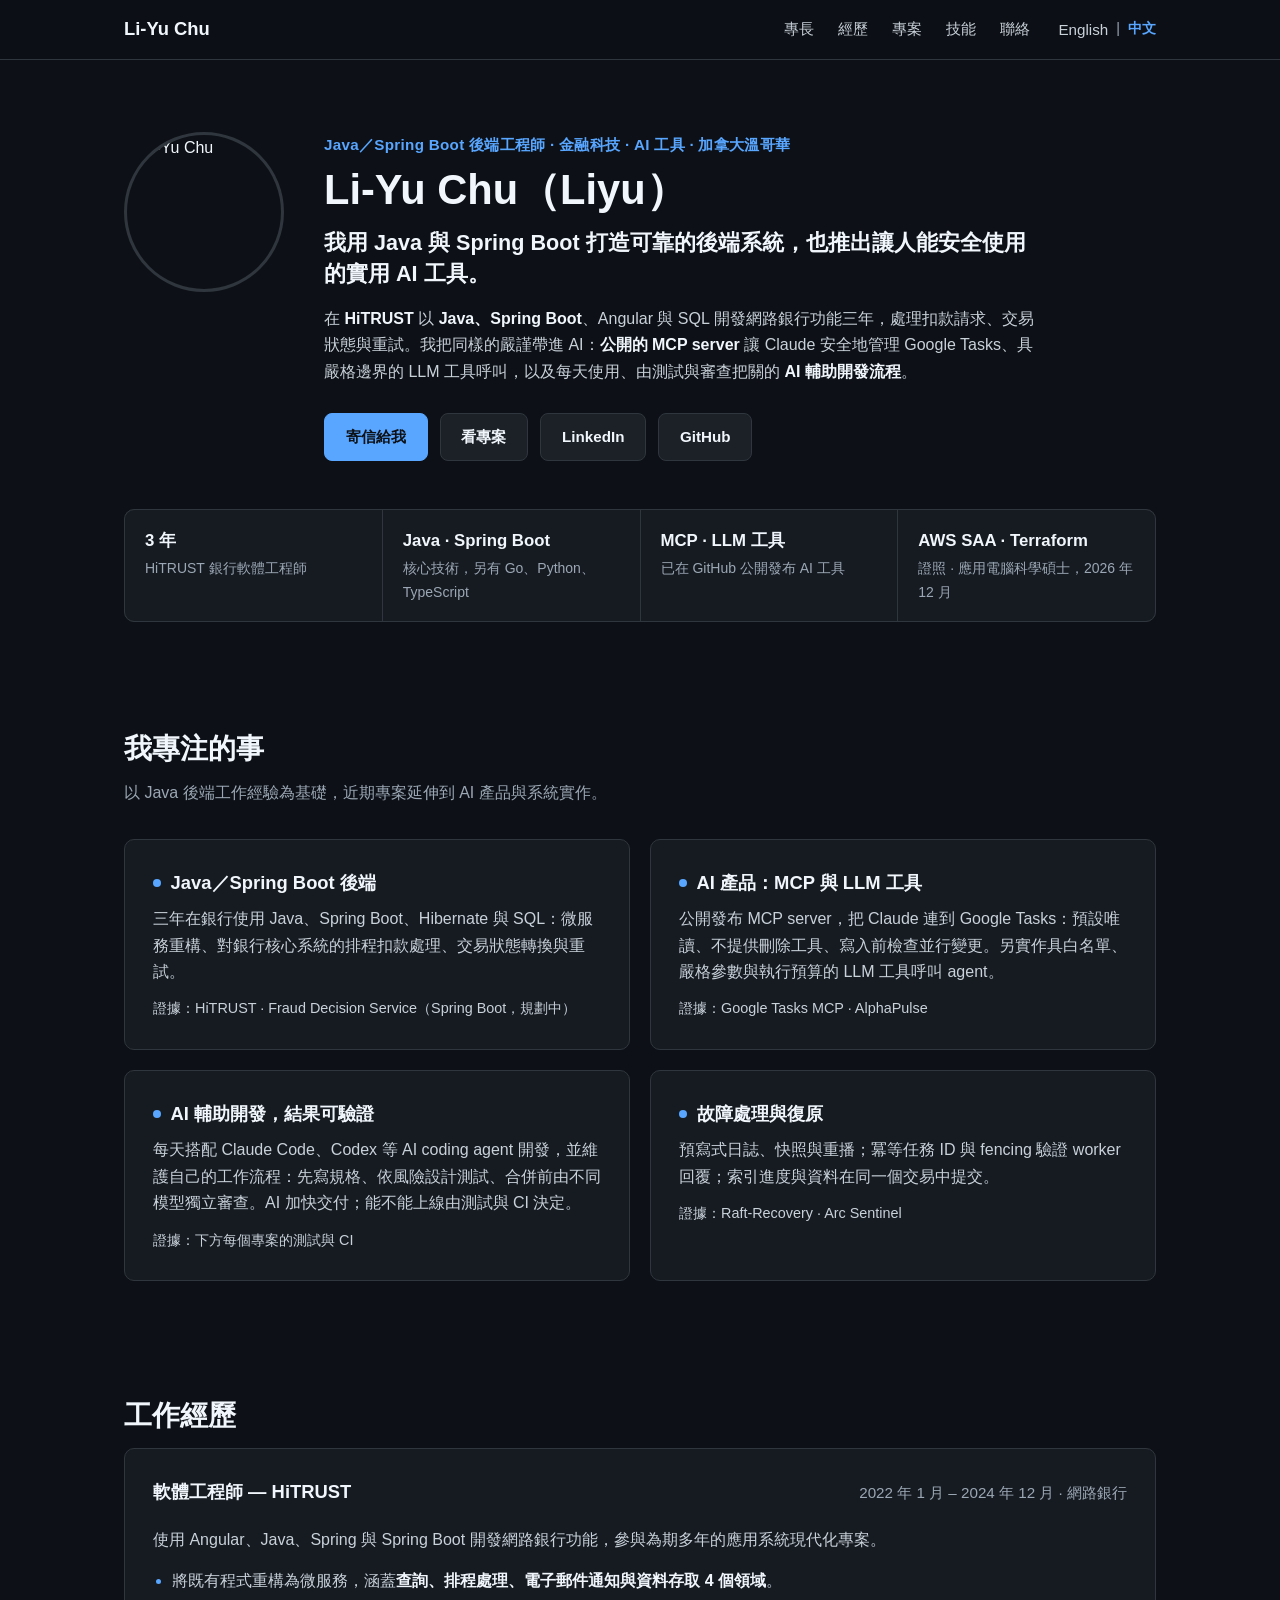
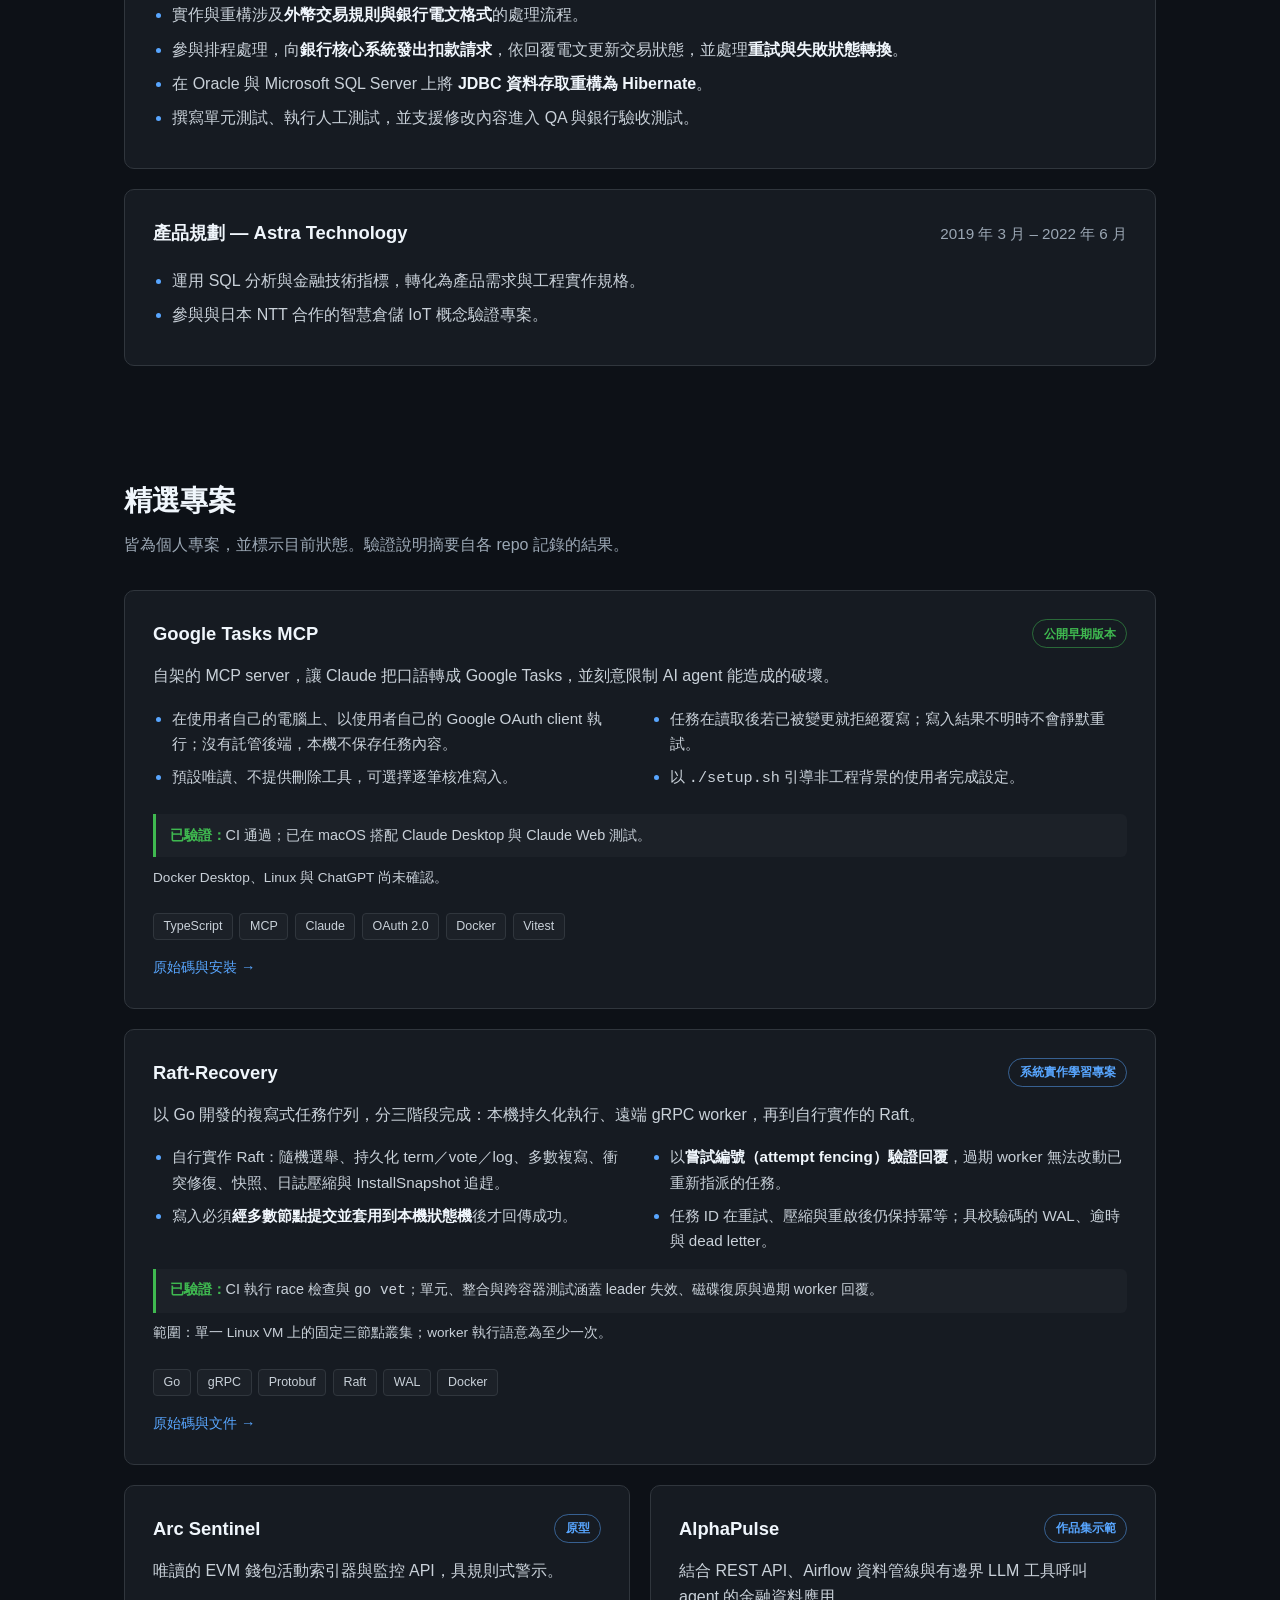
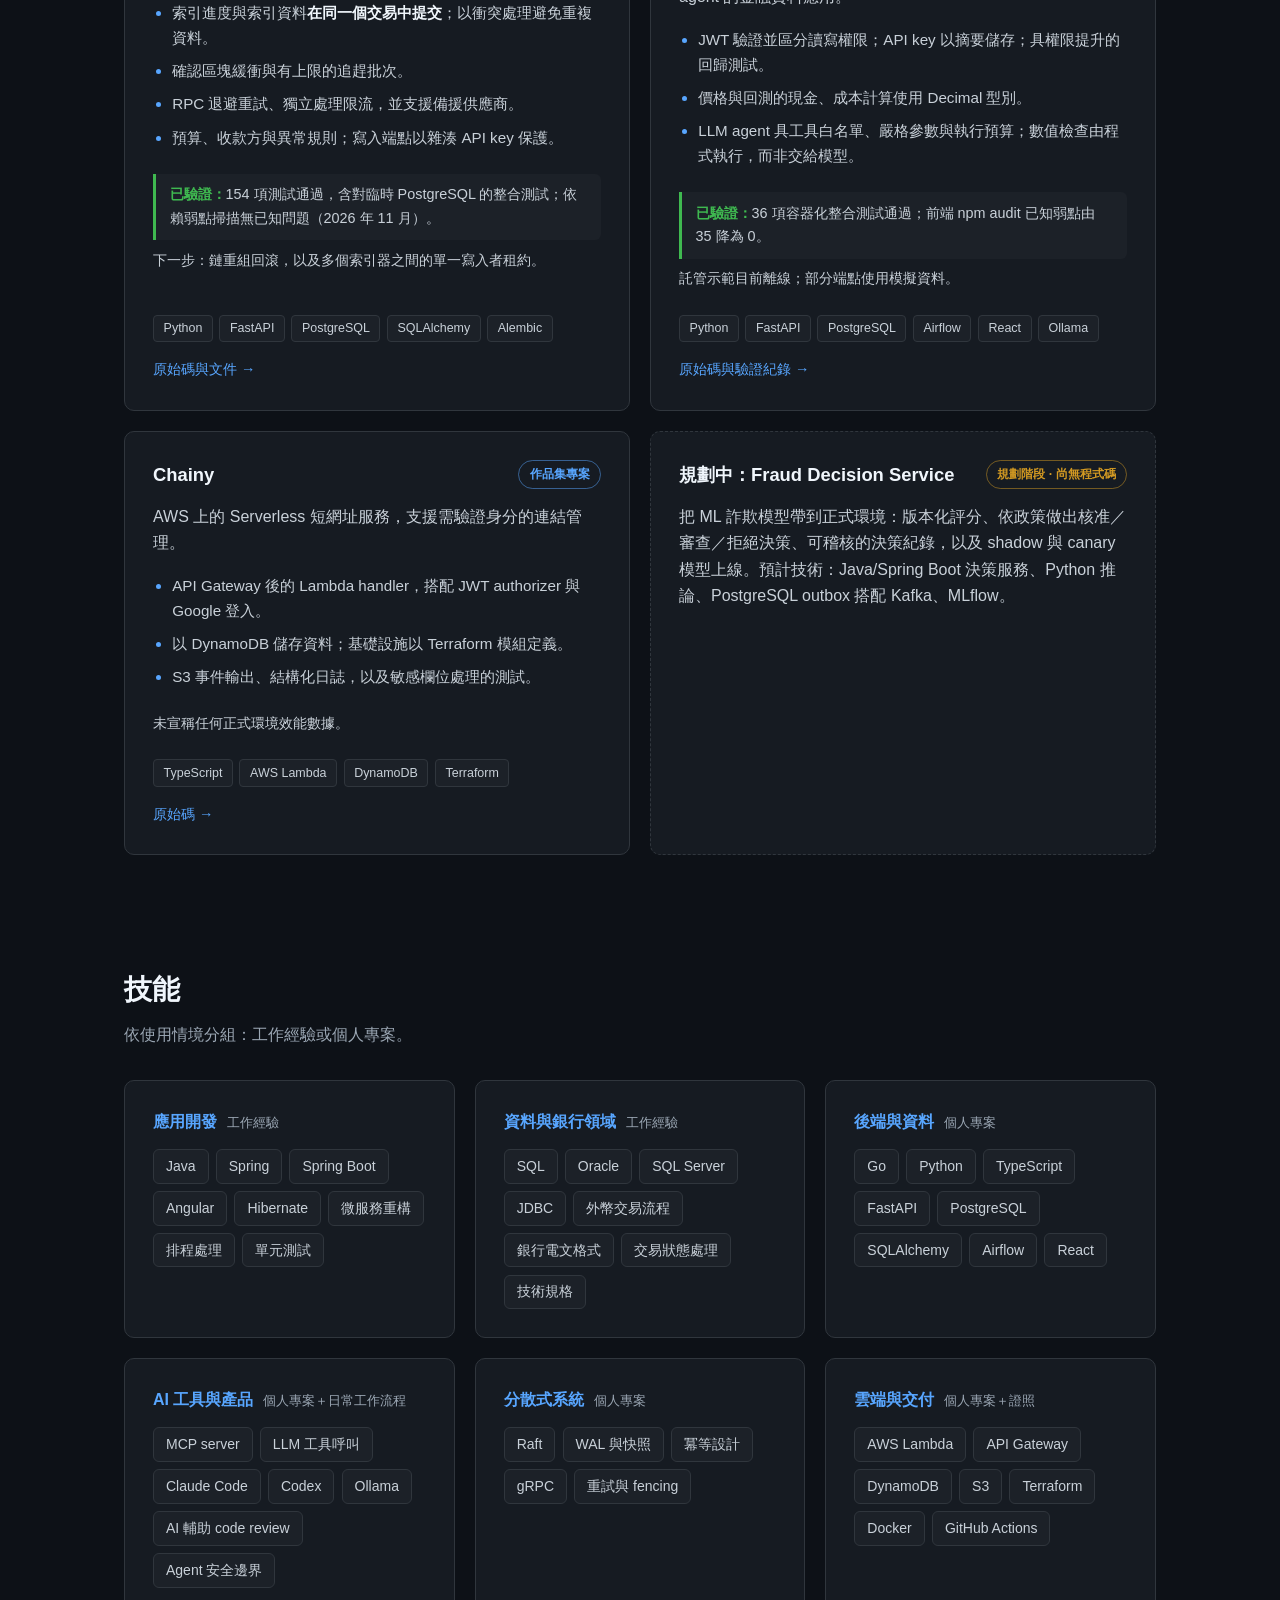
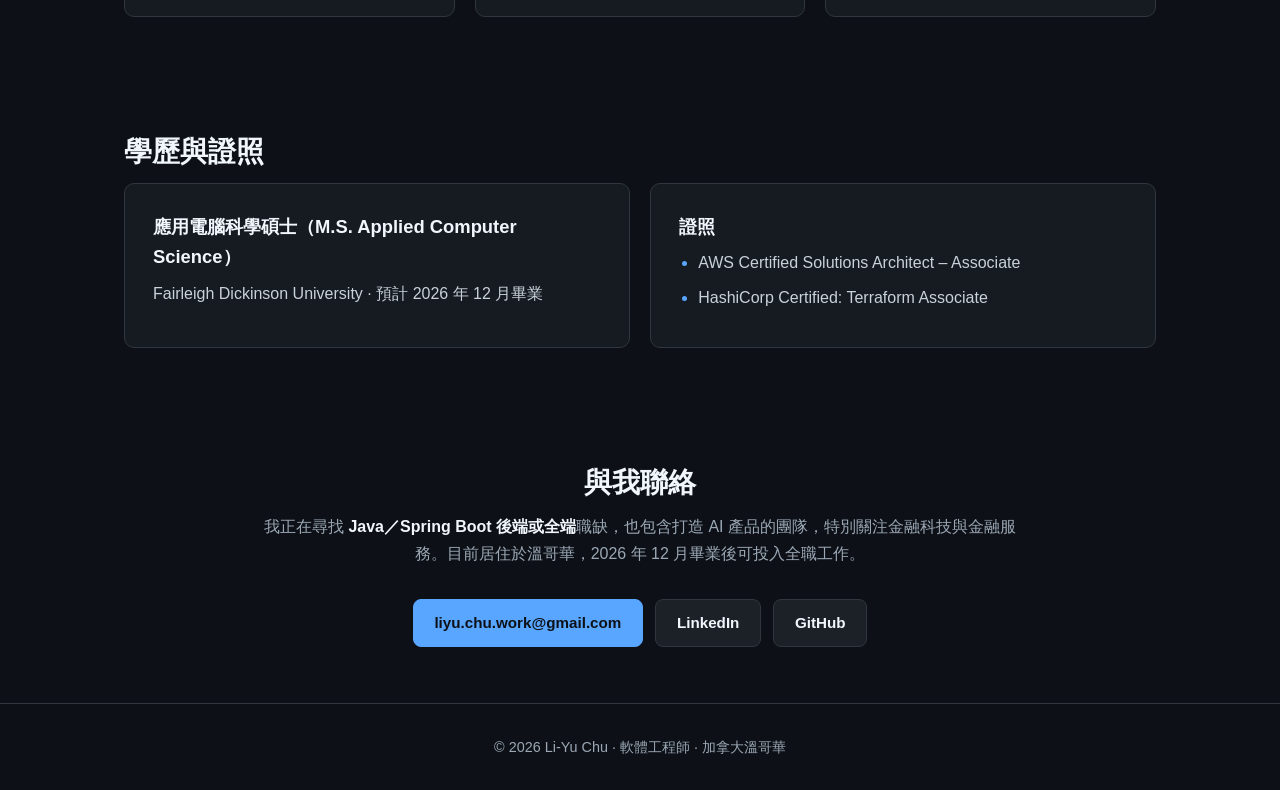
==== website/index-zh.html @ 4b6592e5 "Lead with Java/Spring Boot and AI tooling; correct HiTRUST tenure - HiTRUST tenure is Jan 2022 - Dec" ====
<!doctype html>
<html lang="zh-TW">
<head>
  <meta charset="utf-8" />
  <meta name="viewport" content="width=device-width,initial-scale=1" />
  <title>Li-Yu Chu | Java／Spring Boot 後端工程師 — 銀行系統、可靠系統與 AI 工具</title>
  <meta name="description" content="居住於加拿大溫哥華的後端工程師，具三年以 Java 與 Spring Boot 開發網路銀行軟體的經驗。實際推出 AI 工具（包含公開的 Claude MCP server），並以 Go、Python、TypeScript 打造可靠系統。" />
  <meta name="keywords" content="Li-Yu Chu, Liyu, Software Engineer, Backend Engineer, Java Developer, Fintech, Java, Spring Boot, AI tools, LLM, Claude, Go, Python, TypeScript, PostgreSQL, Raft, MCP, AWS, Terraform" />
  <meta name="author" content="Li-Yu Chu" />
  <link rel="canonical" href="https://luichu.dev/index-zh.html" />
  <link rel="alternate" hreflang="en" href="https://luichu.dev/" />
  <link rel="alternate" hreflang="zh-TW" href="https://luichu.dev/index-zh.html" />
  <link rel="alternate" hreflang="x-default" href="https://luichu.dev/" />
  <meta property="og:type" content="profile" />
  <meta property="og:url" content="https://luichu.dev/index-zh.html" />
  <meta property="og:title" content="Li-Yu Chu | Java／Spring Boot 後端工程師 — 銀行系統、可靠系統與 AI 工具" />
  <meta property="og:description" content="三年網路銀行軟體開發經驗（Java、Spring Boot）。實際推出 AI 工具，例如公開的 Claude MCP server，並以 Go、Python、TypeScript 打造可靠系統。" />
  <meta property="og:locale" content="zh_TW" />
  <meta property="og:image" content="https://luichu.dev/assets/images/profile/avatar.jpg" />
  <link rel="stylesheet" href="assets/css/site.css" />
  <script type="application/ld+json">
{
  "@context": "https://schema.org",
  "@type": "Person",
  "name": "Li-Yu Chu",
  "alternateName": "Liyu",
  "jobTitle": "Software Engineer",
  "url": "https://luichu.dev/",
  "address": { "@type": "PostalAddress", "addressLocality": "Vancouver", "addressRegion": "BC", "addressCountry": "CA" },
  "sameAs": [
    "https://github.com/ChuLiYu",
    "https://linkedin.com/in/chuliyu"
  ],
  "knowsAbout": ["Java", "Spring Boot", "Hibernate", "SQL", "Banking applications", "Large language model tools", "Claude", "Go", "Python", "TypeScript", "PostgreSQL", "Distributed systems", "Model Context Protocol", "AWS", "Terraform"]
}
  </script>
</head>
<body>
  <a class="skip-link" href="#main">跳至主要內容</a>
  <header class="header">
    <div class="container">
      <nav class="nav" aria-label="主選單">
        <a href="#" class="logo">Li-Yu Chu</a>
        <div class="nav-menu">
          <ul class="nav-links">
            <li><a href="#focus">專長</a></li>
            <li><a href="#experience">經歷</a></li>
            <li><a href="#projects">專案</a></li>
            <li><a href="#skills">技能</a></li>
            <li><a href="#contact">聯絡</a></li>
          </ul>
          <div class="language-switcher">
            <a href="index.html" class="lang-link" lang="en" hreflang="en">English</a>
            <span aria-hidden="true">|</span>
            <span class="lang-current" lang="zh-TW">中文</span>
          </div>
        </div>
      </nav>
    </div>
  </header>

  <main id="main">
    <section class="hero">
      <div class="container">
        <div class="hero-grid">
          <img src="assets/images/profile/avatar.jpg" alt="Li-Yu Chu" class="profile-image" width="160" height="160" fetchpriority="high">
          <div>
            <p class="eyebrow">Java／Spring Boot 後端工程師 · 金融科技 · AI 工具 · 加拿大溫哥華</p>
            <h1>Li-Yu Chu（Liyu）</h1>
            <p class="headline">我用 Java 與 Spring Boot 打造可靠的後端系統，也推出讓人能安全使用的實用 AI 工具。</p>
            <p class="lead">在 <strong>HiTRUST</strong> 以 <strong>Java、Spring Boot</strong>、Angular 與 SQL 開發網路銀行功能三年，處理扣款請求、交易狀態與重試。我把同樣的嚴謹帶進 AI：<strong>公開的 MCP server</strong> 讓 Claude 安全地管理 Google Tasks、具嚴格邊界的 LLM 工具呼叫，以及每天使用、由測試與審查把關的 <strong>AI 輔助開發流程</strong>。</p>
            <div class="cta-buttons">
              <a href="mailto:liyu.chu.work@gmail.com" class="btn btn-primary">寄信給我</a>
              <a href="#projects" class="btn">看專案</a>
              <a href="https://linkedin.com/in/chuliyu" class="btn">LinkedIn</a>
              <a href="https://github.com/ChuLiYu" class="btn">GitHub</a>
            </div>
          </div>
        </div>
        <div class="facts">
          <div class="fact"><span class="fact-value">3 年</span><span class="fact-label">HiTRUST 銀行軟體工程師</span></div>
          <div class="fact"><span class="fact-value">Java · Spring Boot</span><span class="fact-label">核心技術，另有 Go、Python、TypeScript</span></div>
          <div class="fact"><span class="fact-value">MCP · LLM 工具</span><span class="fact-label">已在 GitHub 公開發布 AI 工具</span></div>
          <div class="fact"><span class="fact-value">AWS SAA · Terraform</span><span class="fact-label">證照 · 應用電腦科學碩士，2026 年 12 月</span></div>
        </div>
      </div>
    </section>

    <section id="focus" class="section">
      <div class="container">
        <h2 class="section-title">我專注的事</h2>
        <p class="section-intro">以 Java 後端工作經驗為基礎，近期專案延伸到 AI 產品與系統實作。</p>
        <div class="focus-grid">
          <article class="card focus-card">
            <h3>Java／Spring Boot 後端</h3>
            <p>三年在銀行使用 Java、Spring Boot、Hibernate 與 SQL：微服務重構、對銀行核心系統的排程扣款處理、交易狀態轉換與重試。</p>
            <p class="focus-evidence">證據：<span>HiTRUST · Fraud Decision Service（Spring Boot，規劃中）</span></p>
          </article>
          <article class="card focus-card">
            <h3>AI 產品：MCP 與 LLM 工具</h3>
            <p>公開發布 MCP server，把 Claude 連到 Google Tasks：預設唯讀、不提供刪除工具、寫入前檢查並行變更。另實作具白名單、嚴格參數與執行預算的 LLM 工具呼叫 agent。</p>
            <p class="focus-evidence">證據：<span>Google Tasks MCP · AlphaPulse</span></p>
          </article>
          <article class="card focus-card">
            <h3>AI 輔助開發，結果可驗證</h3>
            <p>每天搭配 Claude Code、Codex 等 AI coding agent 開發，並維護自己的工作流程：先寫規格、依風險設計測試、合併前由不同模型獨立審查。AI 加快交付；能不能上線由測試與 CI 決定。</p>
            <p class="focus-evidence">證據：<span>下方每個專案的測試與 CI</span></p>
          </article>
          <article class="card focus-card">
            <h3>故障處理與復原</h3>
            <p>預寫式日誌、快照與重播；冪等任務 ID 與 fencing 驗證 worker 回覆；索引進度與資料在同一個交易中提交。</p>
            <p class="focus-evidence">證據：<span>Raft-Recovery · Arc Sentinel</span></p>
          </article>
        </div>
      </div>
    </section>

    <section id="experience" class="section">
      <div class="container">
        <h2 class="section-title">工作經歷</h2>
        <div class="timeline">
          <article class="card">
            <div class="role-head">
              <h3>軟體工程師 — HiTRUST</h3>
              <span class="role-meta">2022 年 1 月 – 2024 年 12 月 · 網路銀行</span>
            </div>
            <p style="margin-bottom: .9rem;">使用 Angular、Java、Spring 與 Spring Boot 開發網路銀行功能，參與為期多年的應用系統現代化專案。</p>
            <ul class="bullets">
              <li>將既有程式重構為微服務，涵蓋<strong>查詢、排程處理、電子郵件通知與資料存取 4 個領域</strong>。</li>
              <li>實作與重構涉及<strong>外幣交易規則與銀行電文格式</strong>的處理流程。</li>
              <li>參與排程處理，向<strong>銀行核心系統發出扣款請求</strong>，依回覆電文更新交易狀態，並處理<strong>重試與失敗狀態轉換</strong>。</li>
              <li>在 Oracle 與 Microsoft SQL Server 上將 <strong>JDBC 資料存取重構為 Hibernate</strong>。</li>
              <li>撰寫單元測試、執行人工測試，並支援修改內容進入 QA 與銀行驗收測試。</li>
            </ul>
          </article>
          <article class="card">
            <div class="role-head">
              <h3>產品規劃 — Astra Technology</h3>
              <span class="role-meta">2019 年 3 月 – 2022 年 6 月</span>
            </div>
            <ul class="bullets">
              <li>運用 SQL 分析與金融技術指標，轉化為產品需求與工程實作規格。</li>
              <li>參與與日本 NTT 合作的智慧倉儲 IoT 概念驗證專案。</li>
            </ul>
          </article>
        </div>
      </div>
    </section>

    <section id="projects" class="section">
      <div class="container">
        <h2 class="section-title">精選專案</h2>
        <p class="section-intro">皆為個人專案，並標示目前狀態。驗證說明摘要自各 repo 記錄的結果。</p>
        <div class="projects-grid">


          <article class="card project-card wide">
            <div class="project-top">
              <h3 class="project-title"><a href="https://github.com/ChuLiYu/google-tasks-mcp">Google Tasks MCP</a></h3>
              <span class="status status-release">公開早期版本</span>
            </div>
            <p class="project-tagline">自架的 MCP server，讓 Claude 把口語轉成 Google Tasks，並刻意限制 AI agent 能造成的破壞。</p>
            <ul class="bullets">
              <li>在使用者自己的電腦上、以使用者自己的 Google OAuth client 執行；沒有託管後端，本機不保存任務內容。</li>
              <li>預設唯讀、不提供刪除工具，可選擇逐筆核准寫入。</li>
              <li>任務在讀取後若已被變更就拒絕覆寫；寫入結果不明時不會靜默重試。</li>
              <li>以 <code>./setup.sh</code> 引導非工程背景的使用者完成設定。</li>
            </ul>
            <p class="evidence"><b>已驗證：</b>CI 通過；已在 macOS 搭配 Claude Desktop 與 Claude Web 測試。</p>
            <p class="limits">Docker Desktop、Linux 與 ChatGPT 尚未確認。</p>
            <div class="tags"><span class="tag">TypeScript</span><span class="tag">MCP</span><span class="tag">Claude</span><span class="tag">OAuth 2.0</span><span class="tag">Docker</span><span class="tag">Vitest</span></div>
            <div class="project-links"><a href="https://github.com/ChuLiYu/google-tasks-mcp">原始碼與安裝 →</a></div>
          </article>

          <article class="card project-card wide">
            <div class="project-top">
              <h3 class="project-title"><a href="https://github.com/ChuLiYu/raft-recovery">Raft-Recovery</a></h3>
              <span class="status status-proto">系統實作學習專案</span>
            </div>
            <p class="project-tagline">以 Go 開發的複寫式任務佇列，分三階段完成：本機持久化執行、遠端 gRPC worker，再到自行實作的 Raft。</p>
            <ul class="bullets">
              <li>自行實作 Raft：隨機選舉、持久化 term／vote／log、多數複寫、衝突修復、快照、日誌壓縮與 InstallSnapshot 追趕。</li>
              <li>寫入必須<strong>經多數節點提交並套用到本機狀態機</strong>後才回傳成功。</li>
              <li>以<strong>嘗試編號（attempt fencing）驗證回覆</strong>，過期 worker 無法改動已重新指派的任務。</li>
              <li>任務 ID 在重試、壓縮與重啟後仍保持冪等；具校驗碼的 WAL、逾時與 dead letter。</li>
            </ul>
            <p class="evidence"><b>已驗證：</b>CI 執行 race 檢查與 <code>go vet</code>；單元、整合與跨容器測試涵蓋 leader 失效、磁碟復原與過期 worker 回覆。</p>
            <p class="limits">範圍：單一 Linux VM 上的固定三節點叢集；worker 執行語意為至少一次。</p>
            <div class="tags"><span class="tag">Go</span><span class="tag">gRPC</span><span class="tag">Protobuf</span><span class="tag">Raft</span><span class="tag">WAL</span><span class="tag">Docker</span></div>
            <div class="project-links"><a href="https://github.com/ChuLiYu/raft-recovery">原始碼與文件 →</a></div>
          </article>

          <article class="card project-card">
            <div class="project-top">
              <h3 class="project-title"><a href="https://github.com/ChuLiYu/arc-sentinel">Arc Sentinel</a></h3>
              <span class="status status-proto">原型</span>
            </div>
            <p class="project-tagline">唯讀的 EVM 錢包活動索引器與監控 API，具規則式警示。</p>
            <ul class="bullets">
              <li>索引進度與索引資料<strong>在同一個交易中提交</strong>；以衝突處理避免重複資料。</li>
              <li>確認區塊緩衝與有上限的追趕批次。</li>
              <li>RPC 退避重試、獨立處理限流，並支援備援供應商。</li>
              <li>預算、收款方與異常規則；寫入端點以雜湊 API key 保護。</li>
            </ul>
            <p class="evidence"><b>已驗證：</b>154 項測試通過，含對臨時 PostgreSQL 的整合測試；依賴弱點掃描無已知問題（2026 年 11 月）。</p>
            <p class="limits">下一步：鏈重組回滾，以及多個索引器之間的單一寫入者租約。</p>
            <div class="tags"><span class="tag">Python</span><span class="tag">FastAPI</span><span class="tag">PostgreSQL</span><span class="tag">SQLAlchemy</span><span class="tag">Alembic</span></div>
            <div class="project-links"><a href="https://github.com/ChuLiYu/arc-sentinel">原始碼與文件 →</a></div>
          </article>

          <article class="card project-card">
            <div class="project-top">
              <h3 class="project-title"><a href="https://github.com/ChuLiYu/alphapulse">AlphaPulse</a></h3>
              <span class="status status-proto">作品集示範</span>
            </div>
            <p class="project-tagline">結合 REST API、Airflow 資料管線與有邊界 LLM 工具呼叫 agent 的金融資料應用。</p>
            <ul class="bullets">
              <li>JWT 驗證並區分讀寫權限；API key 以摘要儲存；具權限提升的回歸測試。</li>
              <li>價格與回測的現金、成本計算使用 Decimal 型別。</li>
              <li>LLM agent 具工具白名單、嚴格參數與執行預算；數值檢查由程式執行，而非交給模型。</li>
            </ul>
            <p class="evidence"><b>已驗證：</b>36 項容器化整合測試通過；前端 npm audit 已知弱點由 35 降為 0。</p>
            <p class="limits">託管示範目前離線；部分端點使用模擬資料。</p>
            <div class="tags"><span class="tag">Python</span><span class="tag">FastAPI</span><span class="tag">PostgreSQL</span><span class="tag">Airflow</span><span class="tag">React</span><span class="tag">Ollama</span></div>
            <div class="project-links"><a href="https://github.com/ChuLiYu/alphapulse">原始碼與驗證紀錄 →</a></div>
          </article>

          <article class="card project-card">
            <div class="project-top">
              <h3 class="project-title"><a href="https://github.com/ChuLiYu/chainy-backend">Chainy</a></h3>
              <span class="status status-proto">作品集專案</span>
            </div>
            <p class="project-tagline">AWS 上的 Serverless 短網址服務，支援需驗證身分的連結管理。</p>
            <ul class="bullets">
              <li>API Gateway 後的 Lambda handler，搭配 JWT authorizer 與 Google 登入。</li>
              <li>以 DynamoDB 儲存資料；基礎設施以 Terraform 模組定義。</li>
              <li>S3 事件輸出、結構化日誌，以及敏感欄位處理的測試。</li>
            </ul>
            <p class="limits">未宣稱任何正式環境效能數據。</p>
            <div class="tags"><span class="tag">TypeScript</span><span class="tag">AWS Lambda</span><span class="tag">DynamoDB</span><span class="tag">Terraform</span></div>
            <div class="project-links"><a href="https://github.com/ChuLiYu/chainy-backend">原始碼 →</a></div>
          </article>

          <article class="card project-card building">
            <div class="project-top">
              <h3 class="project-title"><a href="https://github.com/ChuLiYu/fraud-decision-service">規劃中：Fraud Decision Service</a></h3>
              <span class="status status-plan">規劃階段 · 尚無程式碼</span>
            </div>
            <p>把 ML 詐欺模型帶到正式環境：版本化評分、依政策做出核准／審查／拒絕決策、可稽核的決策紀錄，以及 shadow 與 canary 模型上線。預計技術：Java/Spring Boot 決策服務、Python 推論、PostgreSQL outbox 搭配 Kafka、MLflow。</p>
          </article>
        </div>
      </div>
    </section>

    <section id="skills" class="section">
      <div class="container">
        <h2 class="section-title">技能</h2>
        <p class="section-intro">依使用情境分組：工作經驗或個人專案。</p>
        <div class="skills-grid">
          <div class="card skill-group">
            <h3>應用開發 <span class="source">工作經驗</span></h3>
            <div class="chips"><span class="chip">Java</span><span class="chip">Spring</span><span class="chip">Spring Boot</span><span class="chip">Angular</span><span class="chip">Hibernate</span><span class="chip">微服務重構</span><span class="chip">排程處理</span><span class="chip">單元測試</span></div>
          </div>
          <div class="card skill-group">
            <h3>資料與銀行領域 <span class="source">工作經驗</span></h3>
            <div class="chips"><span class="chip">SQL</span><span class="chip">Oracle</span><span class="chip">SQL Server</span><span class="chip">JDBC</span><span class="chip">外幣交易流程</span><span class="chip">銀行電文格式</span><span class="chip">交易狀態處理</span><span class="chip">技術規格</span></div>
          </div>
          <div class="card skill-group">
            <h3>後端與資料 <span class="source">個人專案</span></h3>
            <div class="chips"><span class="chip">Go</span><span class="chip">Python</span><span class="chip">TypeScript</span><span class="chip">FastAPI</span><span class="chip">PostgreSQL</span><span class="chip">SQLAlchemy</span><span class="chip">Airflow</span><span class="chip">React</span></div>
          </div>
          <div class="card skill-group">
            <h3>AI 工具與產品 <span class="source">個人專案＋日常工作流程</span></h3>
            <div class="chips"><span class="chip">MCP server</span><span class="chip">LLM 工具呼叫</span><span class="chip">Claude Code</span><span class="chip">Codex</span><span class="chip">Ollama</span><span class="chip">AI 輔助 code review</span><span class="chip">Agent 安全邊界</span></div>
          </div>
          <div class="card skill-group">
            <h3>分散式系統 <span class="source">個人專案</span></h3>
            <div class="chips"><span class="chip">Raft</span><span class="chip">WAL 與快照</span><span class="chip">冪等設計</span><span class="chip">gRPC</span><span class="chip">重試與 fencing</span></div>
          </div>
          <div class="card skill-group">
            <h3>雲端與交付 <span class="source">個人專案＋證照</span></h3>
            <div class="chips"><span class="chip">AWS Lambda</span><span class="chip">API Gateway</span><span class="chip">DynamoDB</span><span class="chip">S3</span><span class="chip">Terraform</span><span class="chip">Docker</span><span class="chip">GitHub Actions</span></div>
          </div>
        </div>
      </div>
    </section>

    <section id="credentials" class="section">
      <div class="container">
        <h2 class="section-title">學歷與證照</h2>
        <div class="edu-grid">
          <div class="card">
            <h3>應用電腦科學碩士（M.S. Applied Computer Science）</h3>
            <p>Fairleigh Dickinson University · 預計 2026 年 12 月畢業</p>
          </div>
          <div class="card">
            <h3>證照</h3>
            <ul class="bullets">
              <li>AWS Certified Solutions Architect – Associate</li>
              <li>HashiCorp Certified: Terraform Associate</li>
            </ul>
          </div>
        </div>
      </div>
    </section>

    <section id="contact" class="section contact">
      <div class="container">
        <h2 class="section-title">與我聯絡</h2>
        <p class="section-intro">我正在尋找 <strong>Java／Spring Boot 後端或全端</strong>職缺，也包含打造 AI 產品的團隊，特別關注金融科技與金融服務。目前居住於溫哥華，2026 年 12 月畢業後可投入全職工作。</p>
        <div class="cta-buttons">
          <a href="mailto:liyu.chu.work@gmail.com" class="btn btn-primary">liyu.chu.work@gmail.com</a>
          <a href="https://linkedin.com/in/chuliyu" class="btn">LinkedIn</a>
          <a href="https://github.com/ChuLiYu" class="btn">GitHub</a>
        </div>
      </div>
    </section>
  </main>

  <footer class="footer">
    <div class="container">
      <p>&copy; 2026 Li-Yu Chu · 軟體工程師 · 加拿大溫哥華</p>
    </div>
  </footer>
</body>
</html>
---- website/assets/css/site.css ----
/* Shared styles for index.html and index-zh.html. */
*, *::before, *::after { margin: 0; padding: 0; box-sizing: border-box; }

:root {
  --bg: #0d1117;
  --bg-card: #161b22;
  --bg-raised: #1c2128;
  --text: #f0f6fc;
  --text-2: #c9d1d9;
  --text-3: #9ba7b4;
  --blue: #58a6ff;
  --green: #3fb950;
  --amber: #d29922;
  --purple: #bc8cff;
  --border: #30363d;
  --radius: 10px;
}

html { scroll-behavior: smooth; }
body {
  font-family: -apple-system, BlinkMacSystemFont, 'Segoe UI', Roboto, 'Noto Sans TC', 'PingFang TC', sans-serif;
  background: var(--bg);
  color: var(--text);
  line-height: 1.65;
  font-size: 16px;
}
a { color: var(--blue); }
a:focus-visible, .btn:focus-visible { outline: 2px solid var(--blue); outline-offset: 3px; }
strong { color: var(--text); font-weight: 600; }

.container { max-width: 1080px; margin: 0 auto; padding: 0 1.5rem; }
.skip-link { position: absolute; left: -999px; top: 0; background: var(--blue); color: var(--bg); padding: .5rem 1rem; z-index: 200; }
.skip-link:focus { left: 1rem; }

/* Header */
.header {
  position: sticky; top: 0; z-index: 100;
  background: rgba(13, 17, 23, .85);
  backdrop-filter: blur(8px);
  border-bottom: 1px solid var(--border);
}
.nav { display: flex; justify-content: space-between; align-items: center; gap: 1rem; padding: .9rem 0; flex-wrap: wrap; }
.logo { font-weight: 700; font-size: 1.15rem; color: var(--text); text-decoration: none; }
.nav-menu { display: flex; align-items: center; gap: 1.75rem; flex-wrap: wrap; }
.nav-links { display: flex; gap: 1.5rem; list-style: none; flex-wrap: wrap; }
.nav-links a, .lang-link { color: var(--text-2); text-decoration: none; font-weight: 500; font-size: .95rem; }
.nav-links a:hover, .lang-link:hover { color: var(--blue); }
.language-switcher { display: flex; gap: .5rem; font-size: .9rem; color: var(--text-3); }
.lang-current { color: var(--blue); font-weight: 600; }

/* Hero */
.hero { padding: 4.5rem 0 3rem; }
.hero-grid { display: grid; grid-template-columns: 160px 1fr; gap: 2.5rem; align-items: start; }
.profile-image { width: 160px; height: 160px; border-radius: 50%; object-fit: cover; border: 3px solid var(--border); }
.eyebrow { color: var(--blue); font-weight: 600; font-size: .95rem; letter-spacing: .02em; margin-bottom: .5rem; }
.hero h1 { font-size: 2.6rem; line-height: 1.2; margin-bottom: .75rem; }
.headline { font-size: 1.35rem; font-weight: 600; color: var(--text); line-height: 1.45; margin-bottom: 1rem; max-width: 720px; }
.lead { color: var(--text-2); max-width: 720px; margin-bottom: 1.75rem; }
.cta-buttons { display: flex; gap: .75rem; flex-wrap: wrap; }
.btn {
  display: inline-block; padding: .65rem 1.3rem; border-radius: 8px; text-decoration: none;
  font-weight: 600; font-size: .95rem; border: 1px solid var(--border); color: var(--text); background: var(--bg-raised);
  transition: border-color .15s, background .15s, color .15s;
}
.btn:hover { border-color: var(--blue); color: var(--blue); }
.btn-primary { background: var(--blue); border-color: var(--blue); color: var(--bg); }
.btn-primary:hover { background: transparent; color: var(--blue); }

.facts { display: grid; grid-template-columns: repeat(4, 1fr); gap: 1px; margin-top: 3rem; background: var(--border); border: 1px solid var(--border); border-radius: var(--radius); overflow: hidden; }
.fact { background: var(--bg-card); padding: 1.1rem 1.25rem; }
.fact-value { display: block; font-weight: 700; font-size: 1.05rem; color: var(--text); }
.fact-label { display: block; color: var(--text-3); font-size: .875rem; margin-top: .15rem; }

/* Sections */
.section { padding: 3.5rem 0; scroll-margin-top: 4.5rem; }
.section-title { font-size: 1.75rem; margin-bottom: .5rem; }
.section-intro { color: var(--text-3); max-width: 760px; margin-bottom: 2rem; }
.card { background: var(--bg-card); border: 1px solid var(--border); border-radius: var(--radius); padding: 1.75rem; }
.card p { color: var(--text-2); }
.card h3 { font-size: 1.15rem; margin-bottom: .5rem; }

/* Focus areas */
.focus-grid { display: grid; grid-template-columns: repeat(2, 1fr); gap: 1.25rem; }
.focus-card h3 { display: flex; align-items: center; gap: .6rem; }
.focus-card h3::before { content: ''; width: 8px; height: 8px; border-radius: 50%; background: var(--blue); flex: none; }
.focus-evidence { margin-top: .75rem; font-size: .9rem; color: var(--text-3); }
.focus-evidence span { color: var(--text-2); }

/* Experience */
.timeline { display: grid; gap: 1.25rem; }
.role-head { display: flex; justify-content: space-between; align-items: baseline; gap: 1rem; flex-wrap: wrap; margin-bottom: .75rem; }
.role-meta { color: var(--text-3); font-size: .95rem; }
.bullets { margin-left: 1.2rem; color: var(--text-2); }
.bullets li { margin-bottom: .5rem; }
.bullets li::marker { color: var(--blue); }

/* Projects */
.projects-grid { display: grid; grid-template-columns: repeat(2, 1fr); gap: 1.25rem; }
.project-card { display: flex; flex-direction: column; transition: border-color .15s; }
.project-card:hover { border-color: #3d6fa8; }
.project-card.wide { grid-column: 1 / -1; }
.project-top { display: flex; justify-content: space-between; align-items: flex-start; gap: .75rem; margin-bottom: .35rem; flex-wrap: wrap; }
.project-title { font-size: 1.2rem; }
.project-title a { color: var(--text); text-decoration: none; }
.project-title a:hover { color: var(--blue); }
.project-tagline { color: var(--text-2); margin-bottom: 1rem; }
.status { font-size: .78rem; font-weight: 600; padding: .2rem .65rem; border-radius: 999px; border: 1px solid; white-space: nowrap; }
.status-release { color: var(--green); border-color: rgba(63, 185, 80, .5); }
.status-proto { color: var(--blue); border-color: rgba(88, 166, 255, .5); }
.status-plan { color: var(--amber); border-color: rgba(210, 153, 34, .5); }
.project-card .bullets { margin-bottom: 1rem; font-size: .95rem; }
.wide .bullets { columns: 2; column-gap: 2.5rem; }
.wide .bullets li { break-inside: avoid; }
.evidence { font-size: .9rem; color: var(--text-2); background: var(--bg-raised); border-left: 3px solid var(--green); padding: .6rem .85rem; border-radius: 0 6px 6px 0; margin-bottom: .6rem; }
.evidence b { color: var(--green); font-weight: 600; }
.limits { font-size: .85rem; color: var(--text-3); margin-bottom: 1rem; }
.tags { display: flex; flex-wrap: wrap; gap: .4rem; margin-top: auto; padding-top: .5rem; }
.tag { font-size: .78rem; font-weight: 500; color: var(--text-2); background: var(--bg-raised); border: 1px solid var(--border); padding: .15rem .6rem; border-radius: 4px; }
.project-links { display: flex; gap: 1.25rem; margin-top: 1rem; font-size: .9rem; font-weight: 500; }
.project-links a { text-decoration: none; }
.project-links a:hover { text-decoration: underline; }
.building { border-style: dashed; }

/* Skills */
.skills-grid { display: grid; grid-template-columns: repeat(auto-fit, minmax(300px, 1fr)); gap: 1.25rem; }
.skill-group h3 { font-size: 1rem; color: var(--blue); margin-bottom: .85rem; }
.skill-group .source { font-size: .8rem; color: var(--text-3); font-weight: 500; margin-left: .35rem; }
.chips { display: flex; flex-wrap: wrap; gap: .45rem; }
.chip { font-size: .875rem; color: var(--text-2); background: var(--bg-raised); border: 1px solid var(--border); padding: .3rem .75rem; border-radius: 6px; }

/* Education */
.edu-grid { display: grid; grid-template-columns: repeat(2, 1fr); gap: 1.25rem; }

/* Contact */
.contact { text-align: center; }
.contact .section-intro { margin-left: auto; margin-right: auto; }
.contact .cta-buttons { justify-content: center; }
.contact .btn { overflow-wrap: anywhere; }

.footer { border-top: 1px solid var(--border); padding: 2rem 0; text-align: center; color: var(--text-3); font-size: .9rem; }

@media (max-width: 860px) {
  .facts { grid-template-columns: repeat(2, 1fr); }
  .projects-grid, .focus-grid, .edu-grid { grid-template-columns: 1fr; }
  .wide .bullets { columns: 1; }
}
@media (max-width: 640px) {
  .header { position: static; }
  .section { scroll-margin-top: 0; }
  .hero { padding-top: 2.5rem; }
  .hero-grid { grid-template-columns: 1fr; gap: 1.5rem; }
  .profile-image { width: 112px; height: 112px; }
  .hero h1 { font-size: 2rem; }
  .headline { font-size: 1.15rem; }
  .nav-links { gap: .9rem; }
}
@media (prefers-reduced-motion: reduce) { html { scroll-behavior: auto; } * { transition: none !important; } }
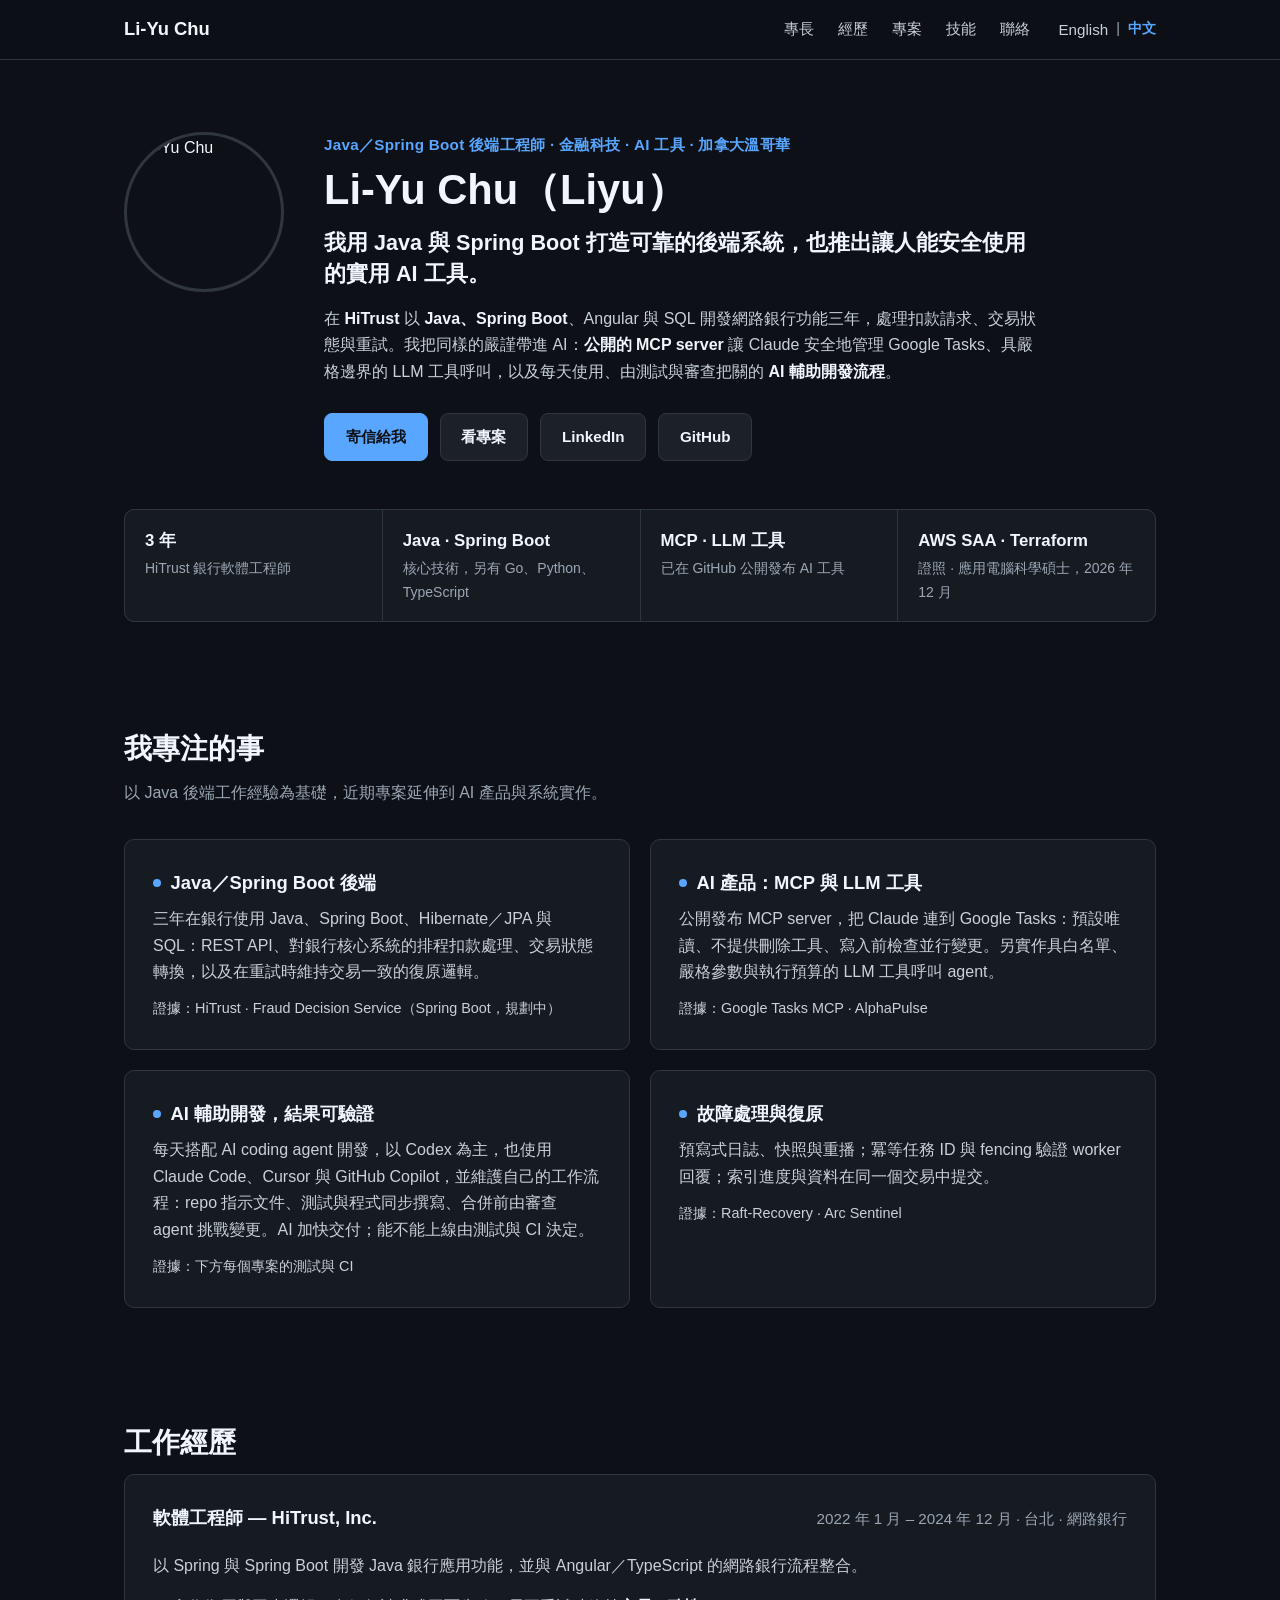
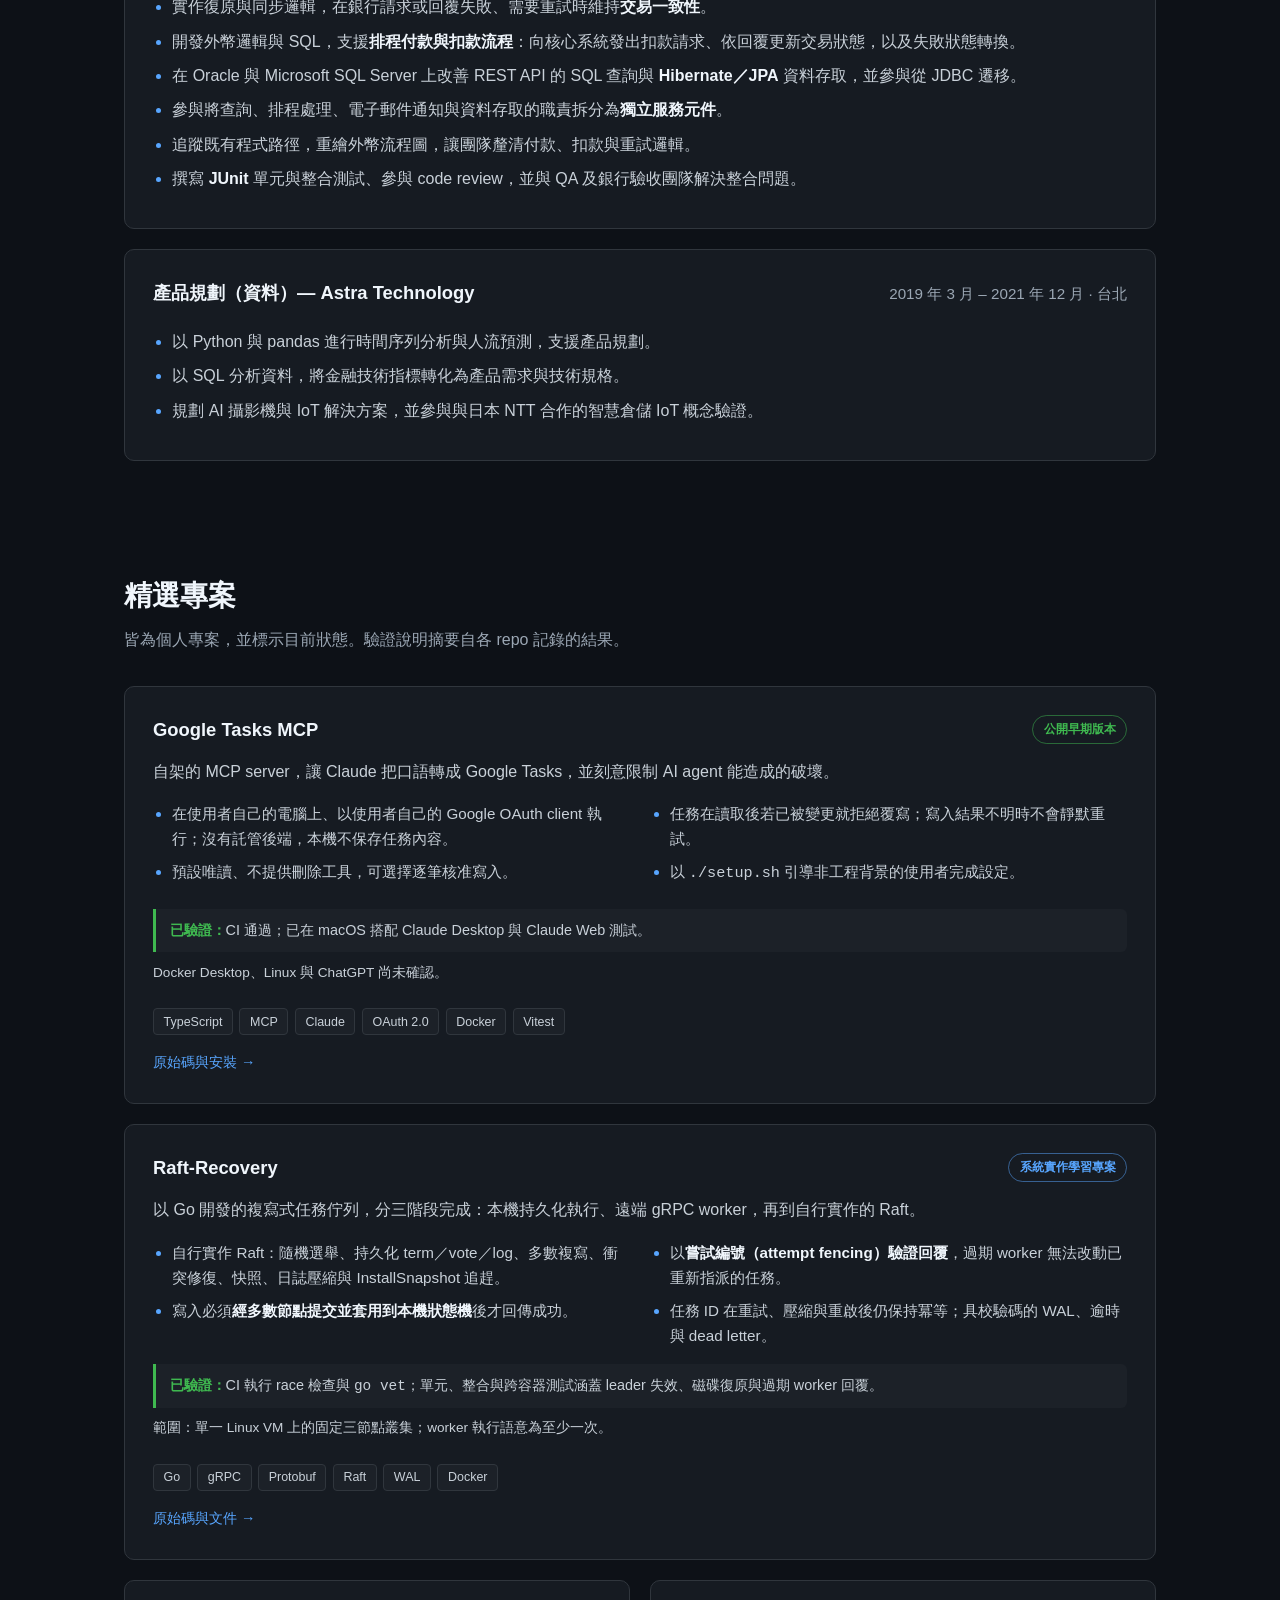
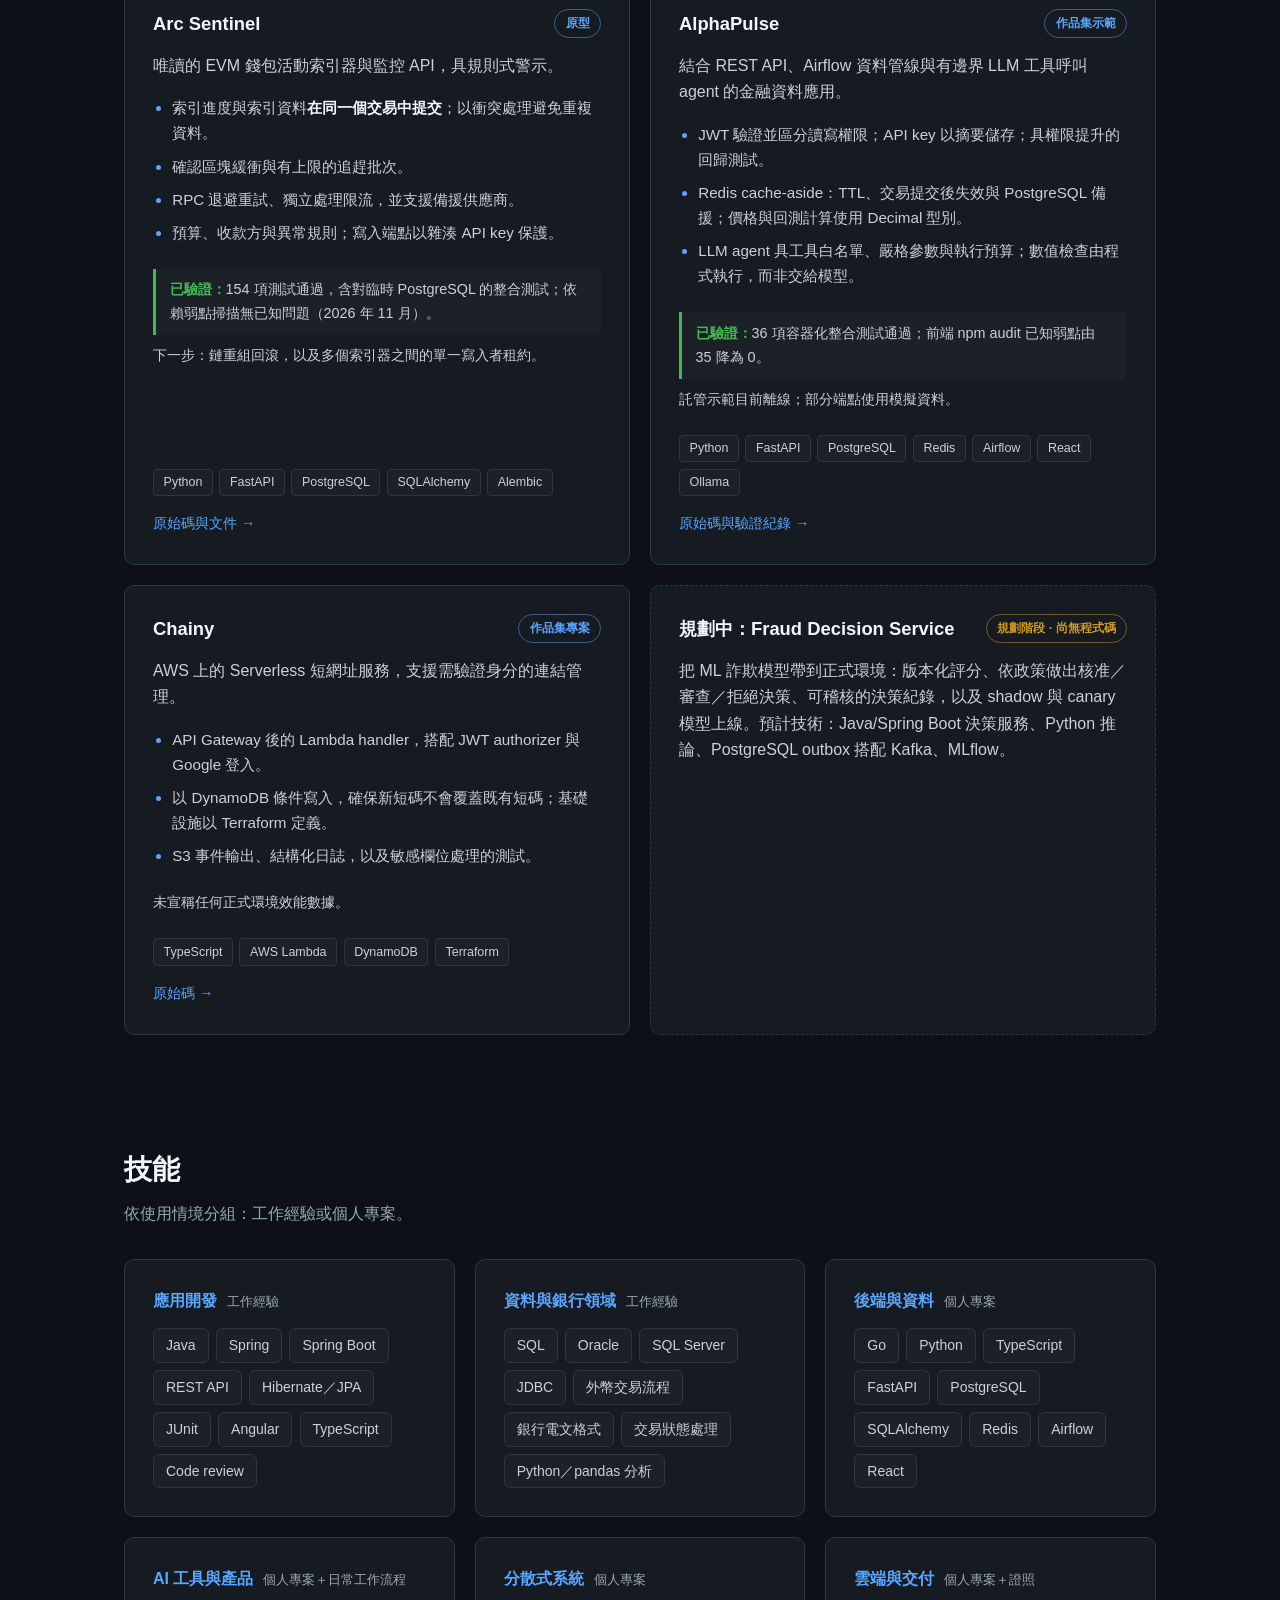
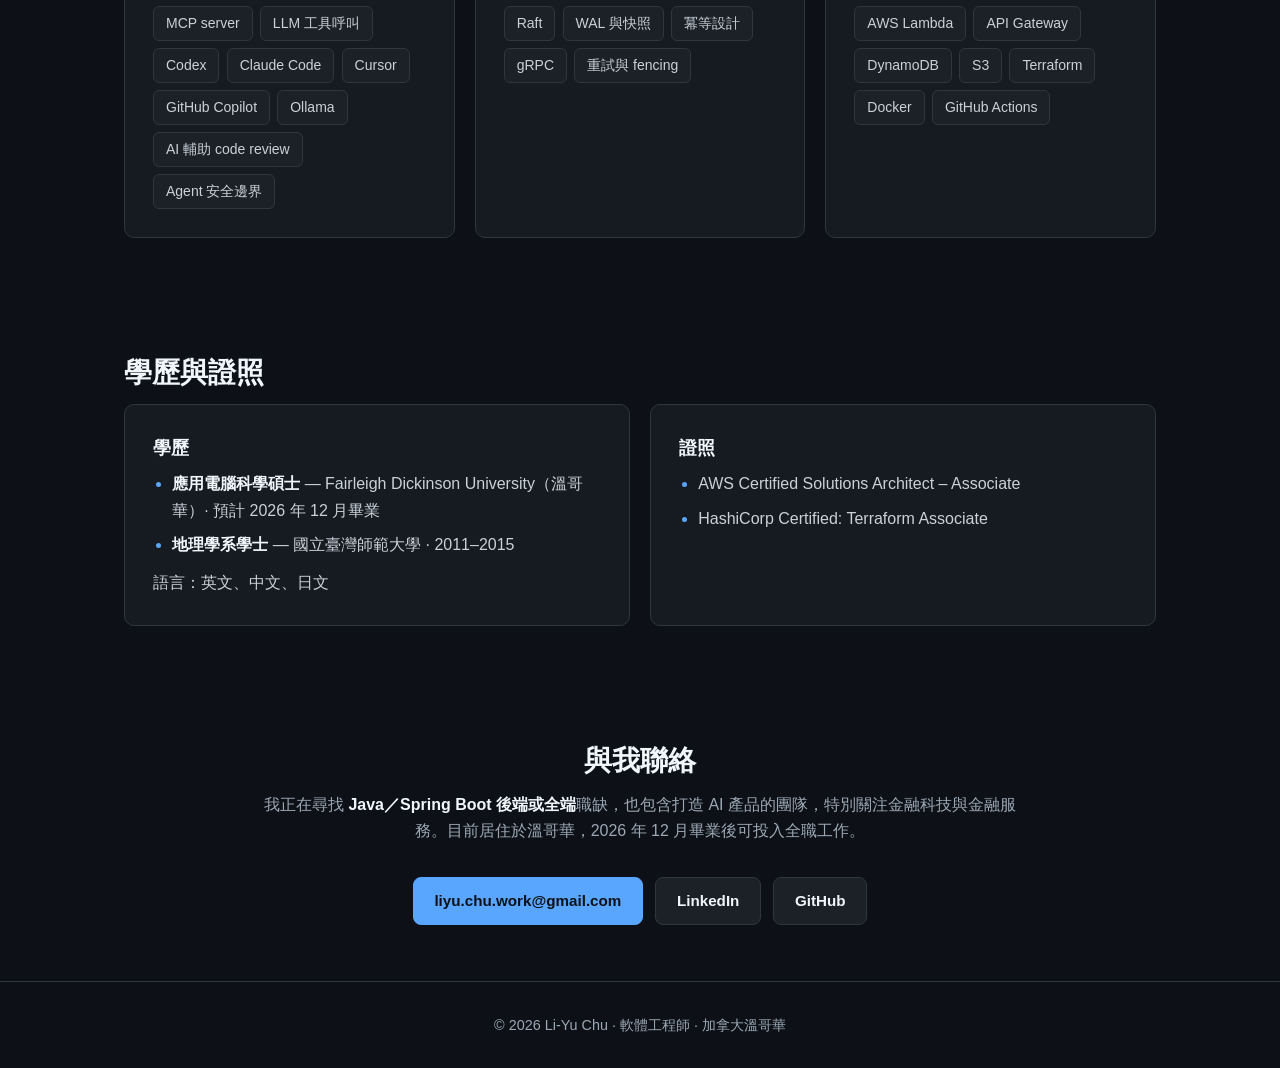
==== commit 0eb53fc6: "Align experience, skills and education with master resume - HiTrust, Inc. bullets now match the resu" ====
--- a/website/index-zh.html
+++ b/website/index-zh.html
@@ -68,7 +68,7 @@
             <p class="eyebrow">Java／Spring Boot 後端工程師 · 金融科技 · AI 工具 · 加拿大溫哥華</p>
             <h1>Li-Yu Chu（Liyu）</h1>
             <p class="headline">我用 Java 與 Spring Boot 打造可靠的後端系統，也推出讓人能安全使用的實用 AI 工具。</p>
-            <p class="lead">在 <strong>HiTRUST</strong> 以 <strong>Java、Spring Boot</strong>、Angular 與 SQL 開發網路銀行功能三年，處理扣款請求、交易狀態與重試。我把同樣的嚴謹帶進 AI：<strong>公開的 MCP server</strong> 讓 Claude 安全地管理 Google Tasks、具嚴格邊界的 LLM 工具呼叫，以及每天使用、由測試與審查把關的 <strong>AI 輔助開發流程</strong>。</p>
+            <p class="lead">在 <strong>HiTrust</strong> 以 <strong>Java、Spring Boot</strong>、Angular 與 SQL 開發網路銀行功能三年，處理扣款請求、交易狀態與重試。我把同樣的嚴謹帶進 AI：<strong>公開的 MCP server</strong> 讓 Claude 安全地管理 Google Tasks、具嚴格邊界的 LLM 工具呼叫，以及每天使用、由測試與審查把關的 <strong>AI 輔助開發流程</strong>。</p>
             <div class="cta-buttons">
               <a href="mailto:liyu.chu.work@gmail.com" class="btn btn-primary">寄信給我</a>
               <a href="#projects" class="btn">看專案</a>
@@ -78,7 +78,7 @@
           </div>
         </div>
         <div class="facts">
-          <div class="fact"><span class="fact-value">3 年</span><span class="fact-label">HiTRUST 銀行軟體工程師</span></div>
+          <div class="fact"><span class="fact-value">3 年</span><span class="fact-label">HiTrust 銀行軟體工程師</span></div>
           <div class="fact"><span class="fact-value">Java · Spring Boot</span><span class="fact-label">核心技術，另有 Go、Python、TypeScript</span></div>
           <div class="fact"><span class="fact-value">MCP · LLM 工具</span><span class="fact-label">已在 GitHub 公開發布 AI 工具</span></div>
           <div class="fact"><span class="fact-value">AWS SAA · Terraform</span><span class="fact-label">證照 · 應用電腦科學碩士，2026 年 12 月</span></div>
@@ -93,8 +93,8 @@
         <div class="focus-grid">
           <article class="card focus-card">
             <h3>Java／Spring Boot 後端</h3>
-            <p>三年在銀行使用 Java、Spring Boot、Hibernate 與 SQL：微服務重構、對銀行核心系統的排程扣款處理、交易狀態轉換與重試。</p>
-            <p class="focus-evidence">證據：<span>HiTRUST · Fraud Decision Service（Spring Boot，規劃中）</span></p>
+            <p>三年在銀行使用 Java、Spring Boot、Hibernate／JPA 與 SQL：REST API、對銀行核心系統的排程扣款處理、交易狀態轉換，以及在重試時維持交易一致的復原邏輯。</p>
+            <p class="focus-evidence">證據：<span>HiTrust · Fraud Decision Service（Spring Boot，規劃中）</span></p>
           </article>
           <article class="card focus-card">
             <h3>AI 產品：MCP 與 LLM 工具</h3>
@@ -103,7 +103,7 @@
           </article>
           <article class="card focus-card">
             <h3>AI 輔助開發，結果可驗證</h3>
-            <p>每天搭配 Claude Code、Codex 等 AI coding agent 開發，並維護自己的工作流程：先寫規格、依風險設計測試、合併前由不同模型獨立審查。AI 加快交付；能不能上線由測試與 CI 決定。</p>
+            <p>每天搭配 AI coding agent 開發，以 Codex 為主，也使用 Claude Code、Cursor 與 GitHub Copilot，並維護自己的工作流程：repo 指示文件、測試與程式同步撰寫、合併前由審查 agent 挑戰變更。AI 加快交付；能不能上線由測試與 CI 決定。</p>
             <p class="focus-evidence">證據：<span>下方每個專案的測試與 CI</span></p>
           </article>
           <article class="card focus-card">
@@ -121,26 +121,28 @@
         <div class="timeline">
           <article class="card">
             <div class="role-head">
-              <h3>軟體工程師 — HiTRUST</h3>
-              <span class="role-meta">2022 年 1 月 – 2024 年 12 月 · 網路銀行</span>
-            </div>
-            <p style="margin-bottom: .9rem;">使用 Angular、Java、Spring 與 Spring Boot 開發網路銀行功能，參與為期多年的應用系統現代化專案。</p>
-            <ul class="bullets">
-              <li>將既有程式重構為微服務，涵蓋<strong>查詢、排程處理、電子郵件通知與資料存取 4 個領域</strong>。</li>
-              <li>實作與重構涉及<strong>外幣交易規則與銀行電文格式</strong>的處理流程。</li>
-              <li>參與排程處理，向<strong>銀行核心系統發出扣款請求</strong>，依回覆電文更新交易狀態，並處理<strong>重試與失敗狀態轉換</strong>。</li>
-              <li>在 Oracle 與 Microsoft SQL Server 上將 <strong>JDBC 資料存取重構為 Hibernate</strong>。</li>
-              <li>撰寫單元測試、執行人工測試，並支援修改內容進入 QA 與銀行驗收測試。</li>
+              <h3>軟體工程師 — HiTrust, Inc.</h3>
+              <span class="role-meta">2022 年 1 月 – 2024 年 12 月 · 台北 · 網路銀行</span>
+            </div>
+            <p style="margin-bottom: .9rem;">以 Spring 與 Spring Boot 開發 Java 銀行應用功能，並與 Angular／TypeScript 的網路銀行流程整合。</p>
+            <ul class="bullets">
+              <li>實作復原與同步邏輯，在銀行請求或回覆失敗、需要重試時維持<strong>交易一致性</strong>。</li>
+              <li>開發外幣邏輯與 SQL，支援<strong>排程付款與扣款流程</strong>：向核心系統發出扣款請求、依回覆更新交易狀態，以及失敗狀態轉換。</li>
+              <li>在 Oracle 與 Microsoft SQL Server 上改善 REST API 的 SQL 查詢與 <strong>Hibernate／JPA</strong> 資料存取，並參與從 JDBC 遷移。</li>
+              <li>參與將查詢、排程處理、電子郵件通知與資料存取的職責拆分為<strong>獨立服務元件</strong>。</li>
+              <li>追蹤既有程式路徑，重繪外幣流程圖，讓團隊釐清付款、扣款與重試邏輯。</li>
+              <li>撰寫 <strong>JUnit</strong> 單元與整合測試、參與 code review，並與 QA 及銀行驗收團隊解決整合問題。</li>
             </ul>
           </article>
           <article class="card">
             <div class="role-head">
-              <h3>產品規劃 — Astra Technology</h3>
-              <span class="role-meta">2019 年 3 月 – 2022 年 6 月</span>
-            </div>
-            <ul class="bullets">
-              <li>運用 SQL 分析與金融技術指標，轉化為產品需求與工程實作規格。</li>
-              <li>參與與日本 NTT 合作的智慧倉儲 IoT 概念驗證專案。</li>
+              <h3>產品規劃（資料）— Astra Technology</h3>
+              <span class="role-meta">2019 年 3 月 – 2021 年 12 月 · 台北</span>
+            </div>
+            <ul class="bullets">
+              <li>以 Python 與 pandas 進行時間序列分析與人流預測，支援產品規劃。</li>
+              <li>以 SQL 分析資料，將金融技術指標轉化為產品需求與技術規格。</li>
+              <li>規劃 AI 攝影機與 IoT 解決方案，並參與與日本 NTT 合作的智慧倉儲 IoT 概念驗證。</li>
             </ul>
           </article>
         </div>
@@ -216,12 +218,12 @@
             <p class="project-tagline">結合 REST API、Airflow 資料管線與有邊界 LLM 工具呼叫 agent 的金融資料應用。</p>
             <ul class="bullets">
               <li>JWT 驗證並區分讀寫權限；API key 以摘要儲存；具權限提升的回歸測試。</li>
-              <li>價格與回測的現金、成本計算使用 Decimal 型別。</li>
+              <li>Redis cache-aside：TTL、交易提交後失效與 PostgreSQL 備援；價格與回測計算使用 Decimal 型別。</li>
               <li>LLM agent 具工具白名單、嚴格參數與執行預算；數值檢查由程式執行，而非交給模型。</li>
             </ul>
             <p class="evidence"><b>已驗證：</b>36 項容器化整合測試通過；前端 npm audit 已知弱點由 35 降為 0。</p>
             <p class="limits">託管示範目前離線；部分端點使用模擬資料。</p>
-            <div class="tags"><span class="tag">Python</span><span class="tag">FastAPI</span><span class="tag">PostgreSQL</span><span class="tag">Airflow</span><span class="tag">React</span><span class="tag">Ollama</span></div>
+            <div class="tags"><span class="tag">Python</span><span class="tag">FastAPI</span><span class="tag">PostgreSQL</span><span class="tag">Redis</span><span class="tag">Airflow</span><span class="tag">React</span><span class="tag">Ollama</span></div>
             <div class="project-links"><a href="https://github.com/ChuLiYu/alphapulse">原始碼與驗證紀錄 →</a></div>
           </article>
 
@@ -233,7 +235,7 @@
             <p class="project-tagline">AWS 上的 Serverless 短網址服務，支援需驗證身分的連結管理。</p>
             <ul class="bullets">
               <li>API Gateway 後的 Lambda handler，搭配 JWT authorizer 與 Google 登入。</li>
-              <li>以 DynamoDB 儲存資料；基礎設施以 Terraform 模組定義。</li>
+              <li>以 DynamoDB 條件寫入，確保新短碼不會覆蓋既有短碼；基礎設施以 Terraform 定義。</li>
               <li>S3 事件輸出、結構化日誌，以及敏感欄位處理的測試。</li>
             </ul>
             <p class="limits">未宣稱任何正式環境效能數據。</p>
@@ -259,19 +261,19 @@
         <div class="skills-grid">
           <div class="card skill-group">
             <h3>應用開發 <span class="source">工作經驗</span></h3>
-            <div class="chips"><span class="chip">Java</span><span class="chip">Spring</span><span class="chip">Spring Boot</span><span class="chip">Angular</span><span class="chip">Hibernate</span><span class="chip">微服務重構</span><span class="chip">排程處理</span><span class="chip">單元測試</span></div>
+            <div class="chips"><span class="chip">Java</span><span class="chip">Spring</span><span class="chip">Spring Boot</span><span class="chip">REST API</span><span class="chip">Hibernate／JPA</span><span class="chip">JUnit</span><span class="chip">Angular</span><span class="chip">TypeScript</span><span class="chip">Code review</span></div>
           </div>
           <div class="card skill-group">
             <h3>資料與銀行領域 <span class="source">工作經驗</span></h3>
-            <div class="chips"><span class="chip">SQL</span><span class="chip">Oracle</span><span class="chip">SQL Server</span><span class="chip">JDBC</span><span class="chip">外幣交易流程</span><span class="chip">銀行電文格式</span><span class="chip">交易狀態處理</span><span class="chip">技術規格</span></div>
+            <div class="chips"><span class="chip">SQL</span><span class="chip">Oracle</span><span class="chip">SQL Server</span><span class="chip">JDBC</span><span class="chip">外幣交易流程</span><span class="chip">銀行電文格式</span><span class="chip">交易狀態處理</span><span class="chip">Python／pandas 分析</span></div>
           </div>
           <div class="card skill-group">
             <h3>後端與資料 <span class="source">個人專案</span></h3>
-            <div class="chips"><span class="chip">Go</span><span class="chip">Python</span><span class="chip">TypeScript</span><span class="chip">FastAPI</span><span class="chip">PostgreSQL</span><span class="chip">SQLAlchemy</span><span class="chip">Airflow</span><span class="chip">React</span></div>
+            <div class="chips"><span class="chip">Go</span><span class="chip">Python</span><span class="chip">TypeScript</span><span class="chip">FastAPI</span><span class="chip">PostgreSQL</span><span class="chip">SQLAlchemy</span><span class="chip">Redis</span><span class="chip">Airflow</span><span class="chip">React</span></div>
           </div>
           <div class="card skill-group">
             <h3>AI 工具與產品 <span class="source">個人專案＋日常工作流程</span></h3>
-            <div class="chips"><span class="chip">MCP server</span><span class="chip">LLM 工具呼叫</span><span class="chip">Claude Code</span><span class="chip">Codex</span><span class="chip">Ollama</span><span class="chip">AI 輔助 code review</span><span class="chip">Agent 安全邊界</span></div>
+            <div class="chips"><span class="chip">MCP server</span><span class="chip">LLM 工具呼叫</span><span class="chip">Codex</span><span class="chip">Claude Code</span><span class="chip">Cursor</span><span class="chip">GitHub Copilot</span><span class="chip">Ollama</span><span class="chip">AI 輔助 code review</span><span class="chip">Agent 安全邊界</span></div>
           </div>
           <div class="card skill-group">
             <h3>分散式系統 <span class="source">個人專案</span></h3>
@@ -290,8 +292,12 @@
         <h2 class="section-title">學歷與證照</h2>
         <div class="edu-grid">
           <div class="card">
-            <h3>應用電腦科學碩士（M.S. Applied Computer Science）</h3>
-            <p>Fairleigh Dickinson University · 預計 2026 年 12 月畢業</p>
+            <h3>學歷</h3>
+            <ul class="bullets">
+              <li><strong>應用電腦科學碩士</strong> — Fairleigh Dickinson University（溫哥華）· 預計 2026 年 12 月畢業</li>
+              <li><strong>地理學系學士</strong> — 國立臺灣師範大學 · 2011–2015</li>
+            </ul>
+            <p style="margin-top: .75rem;">語言：英文、中文、日文</p>
           </div>
           <div class="card">
             <h3>證照</h3>
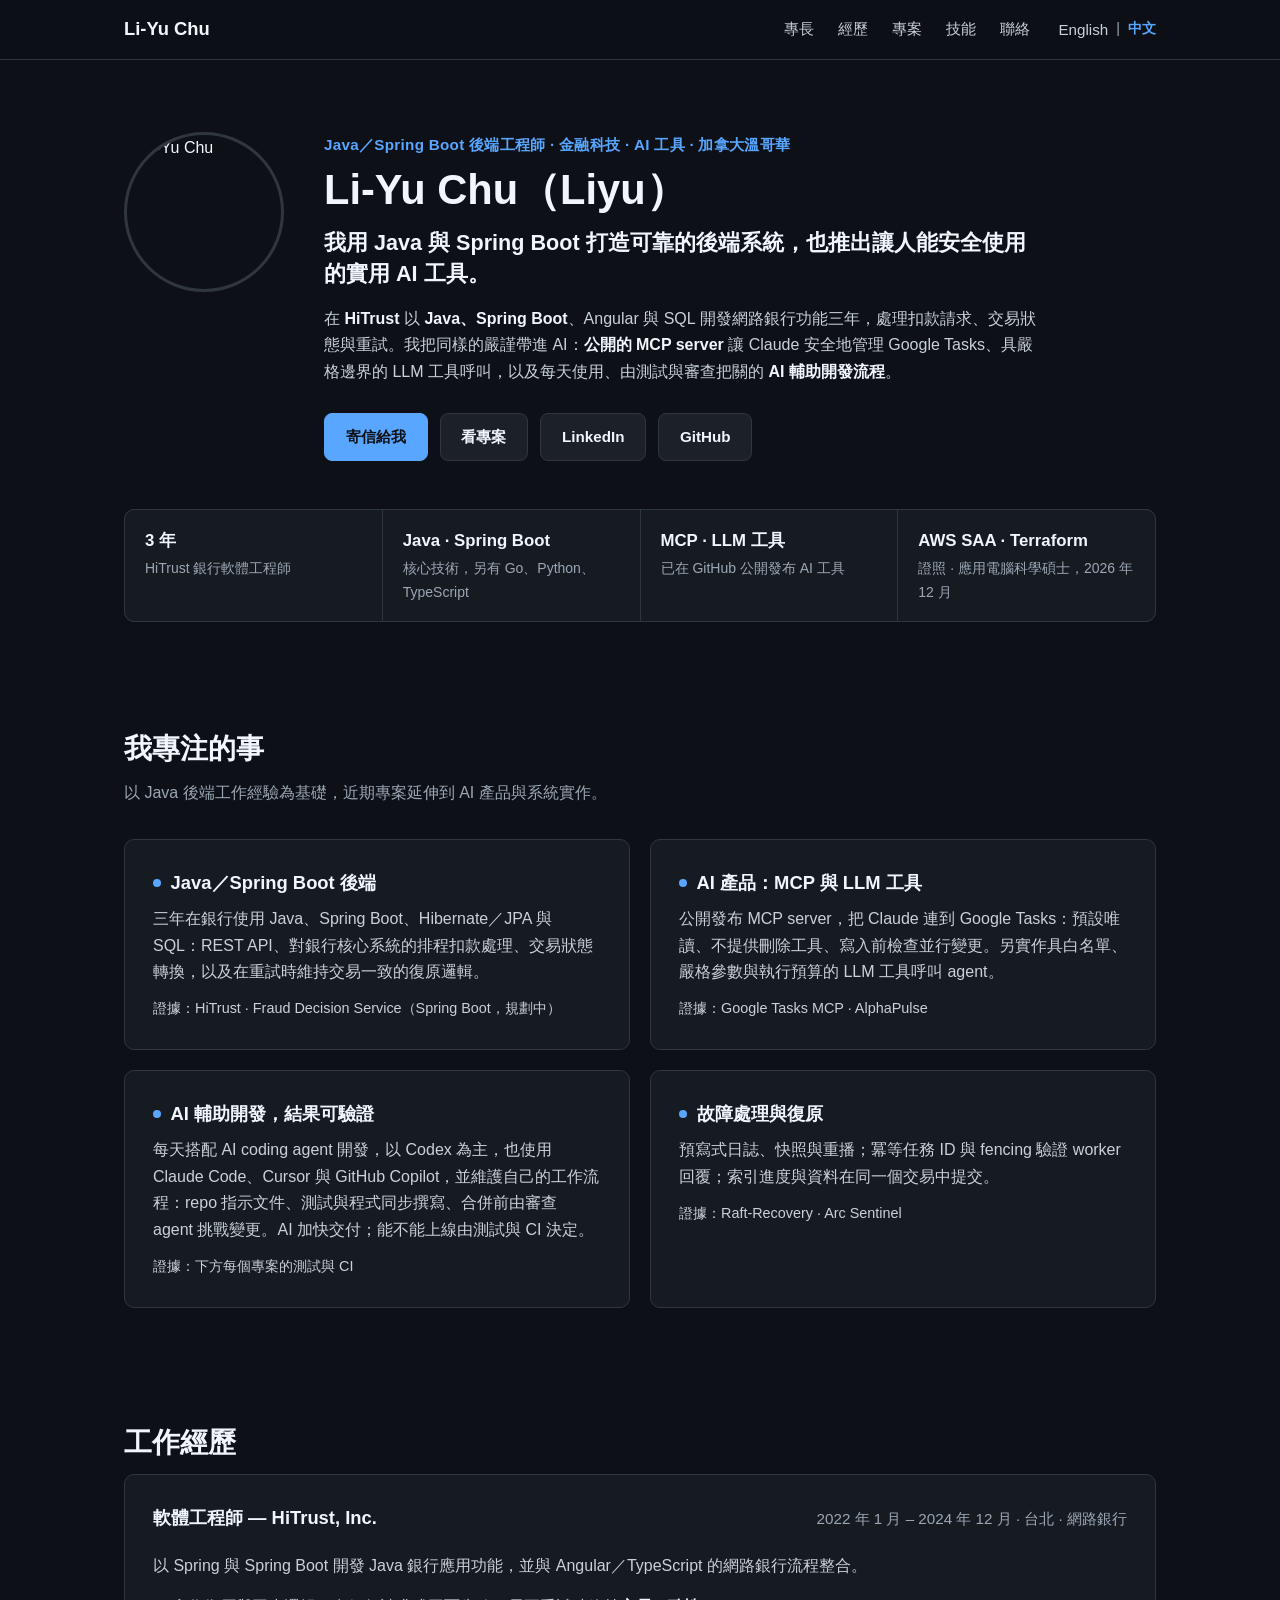
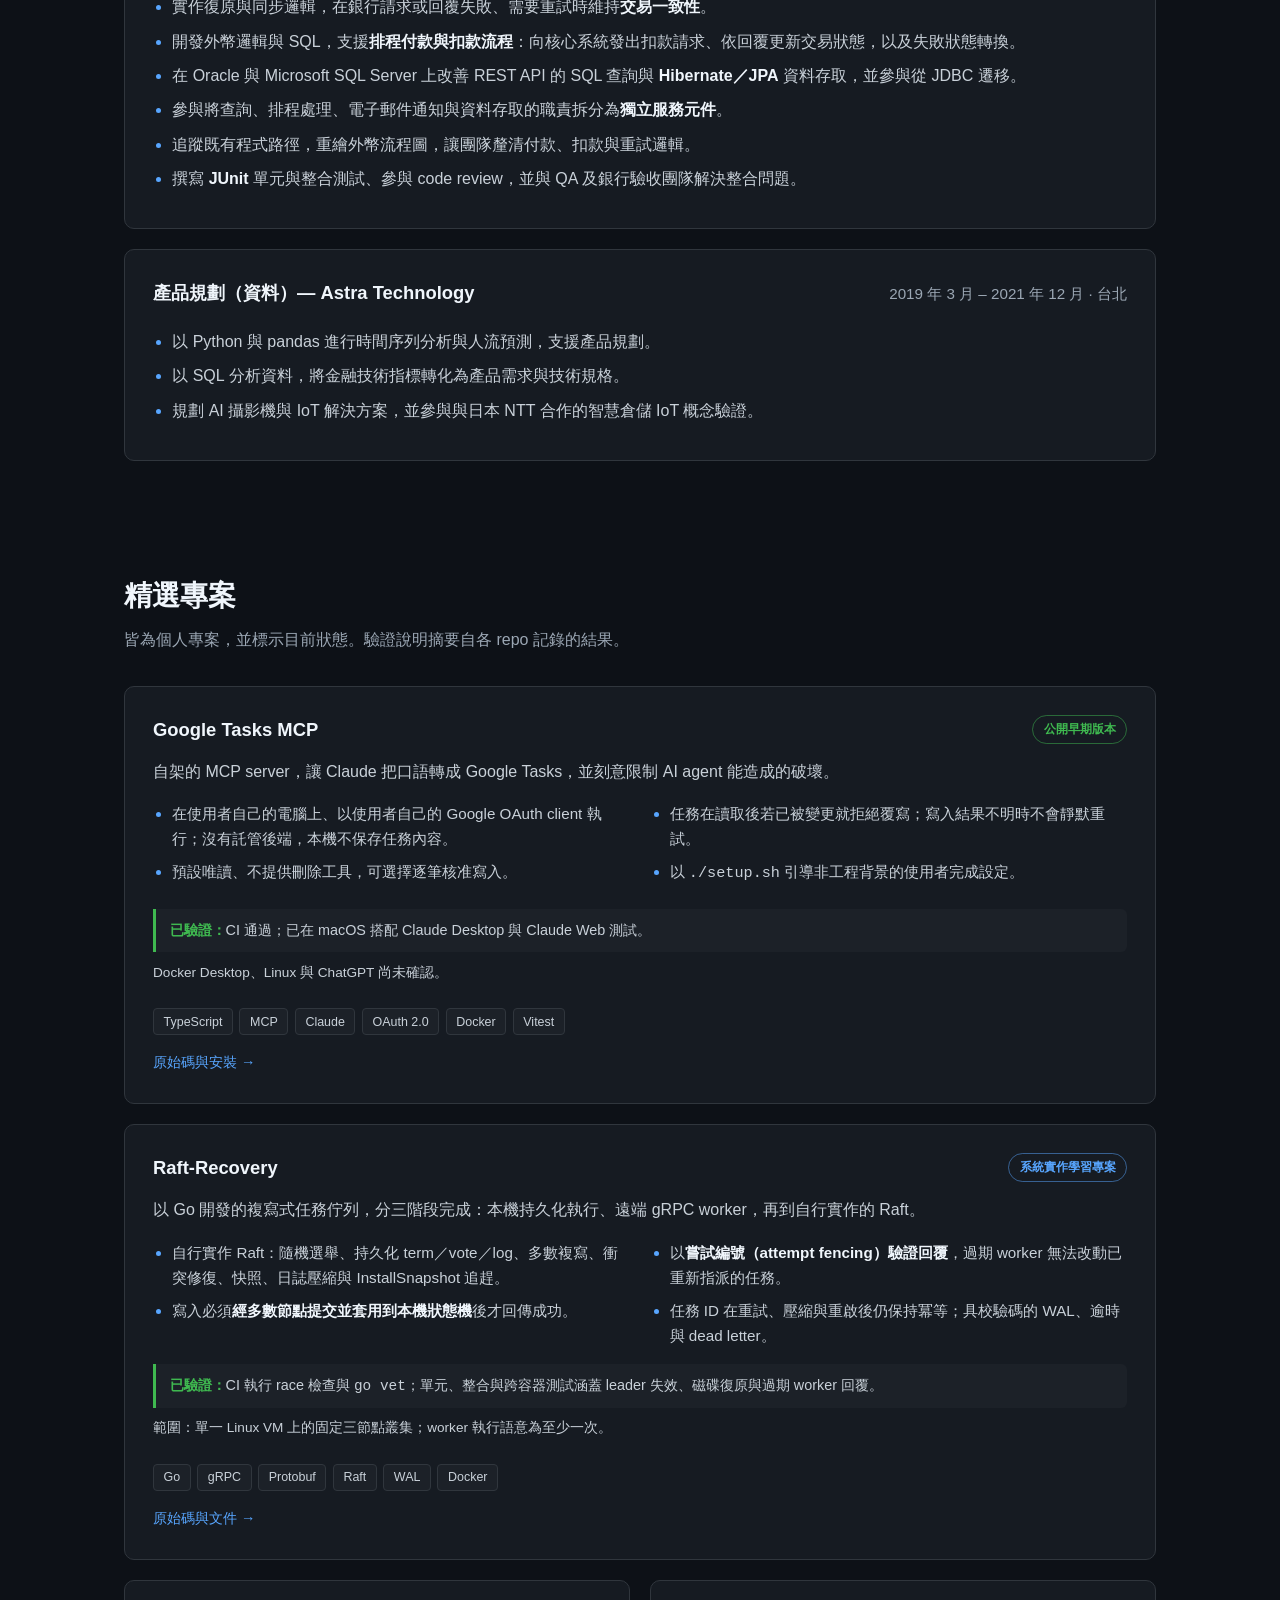
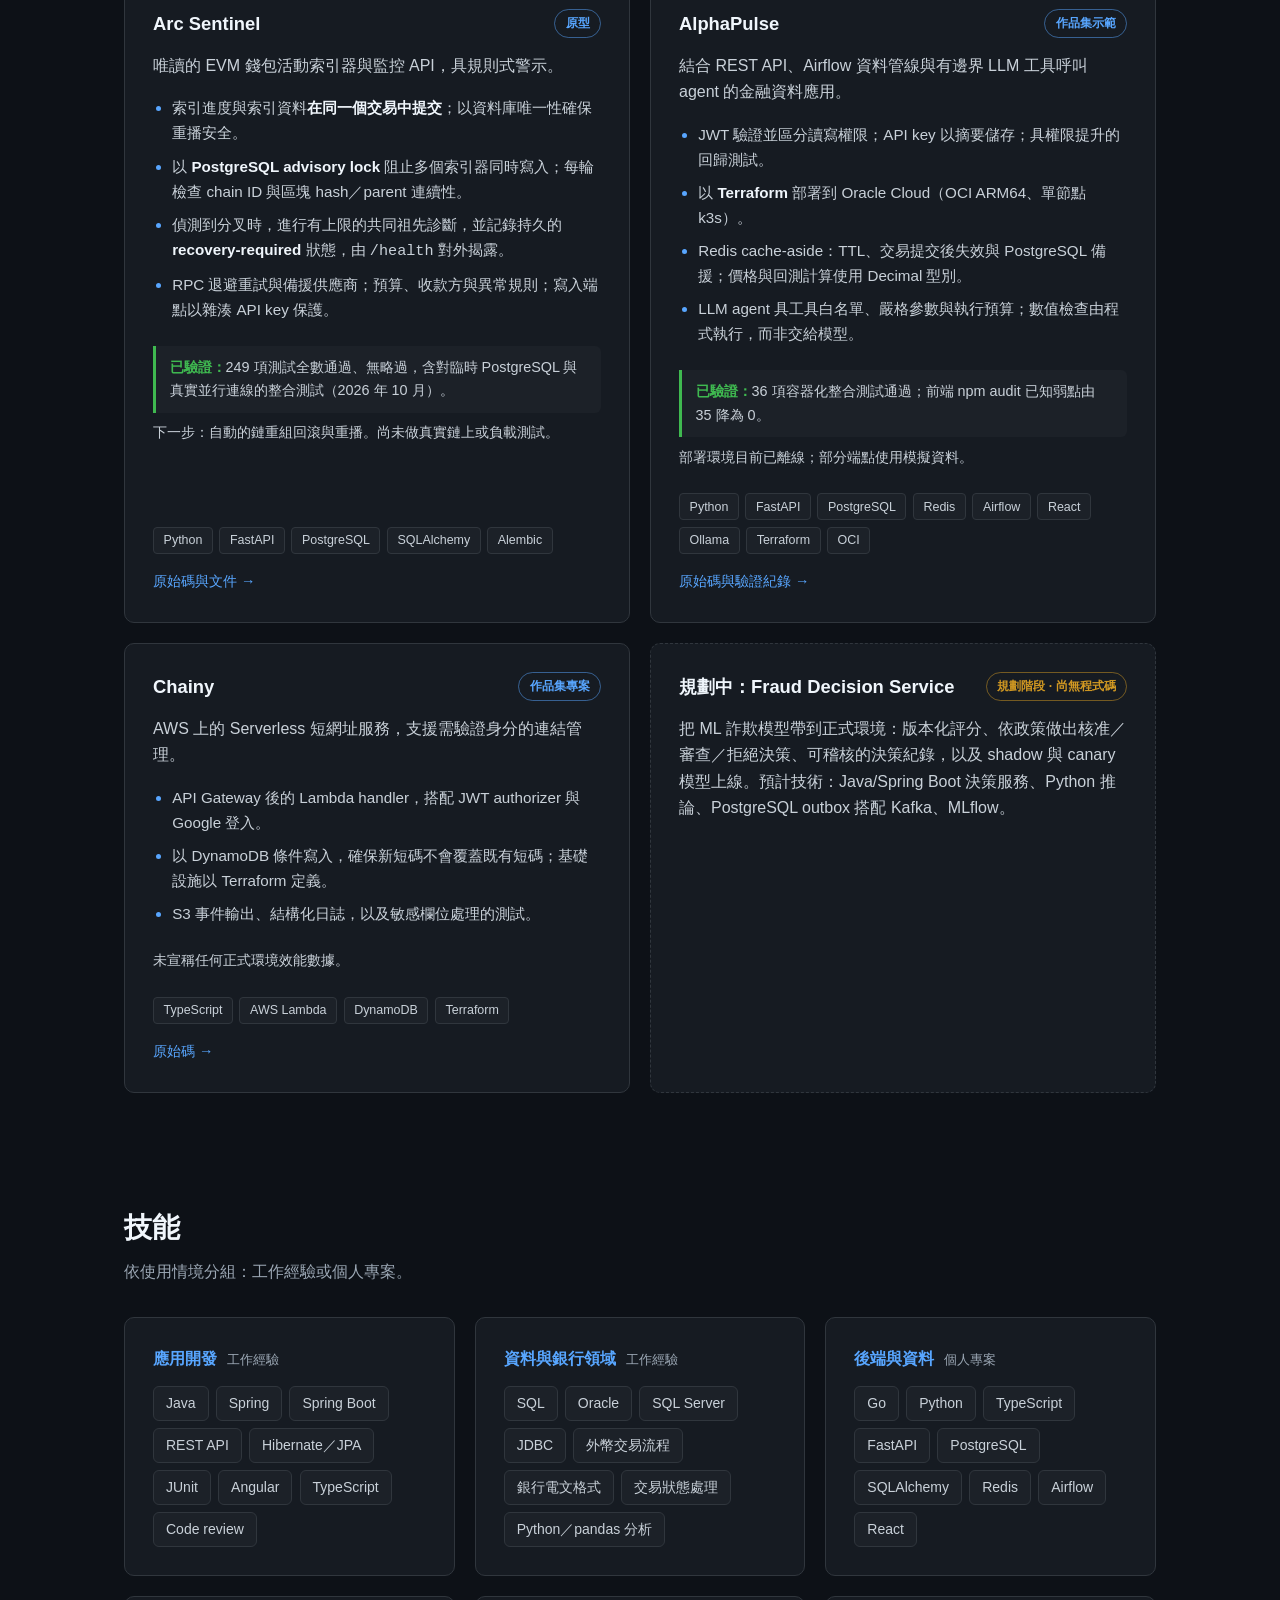
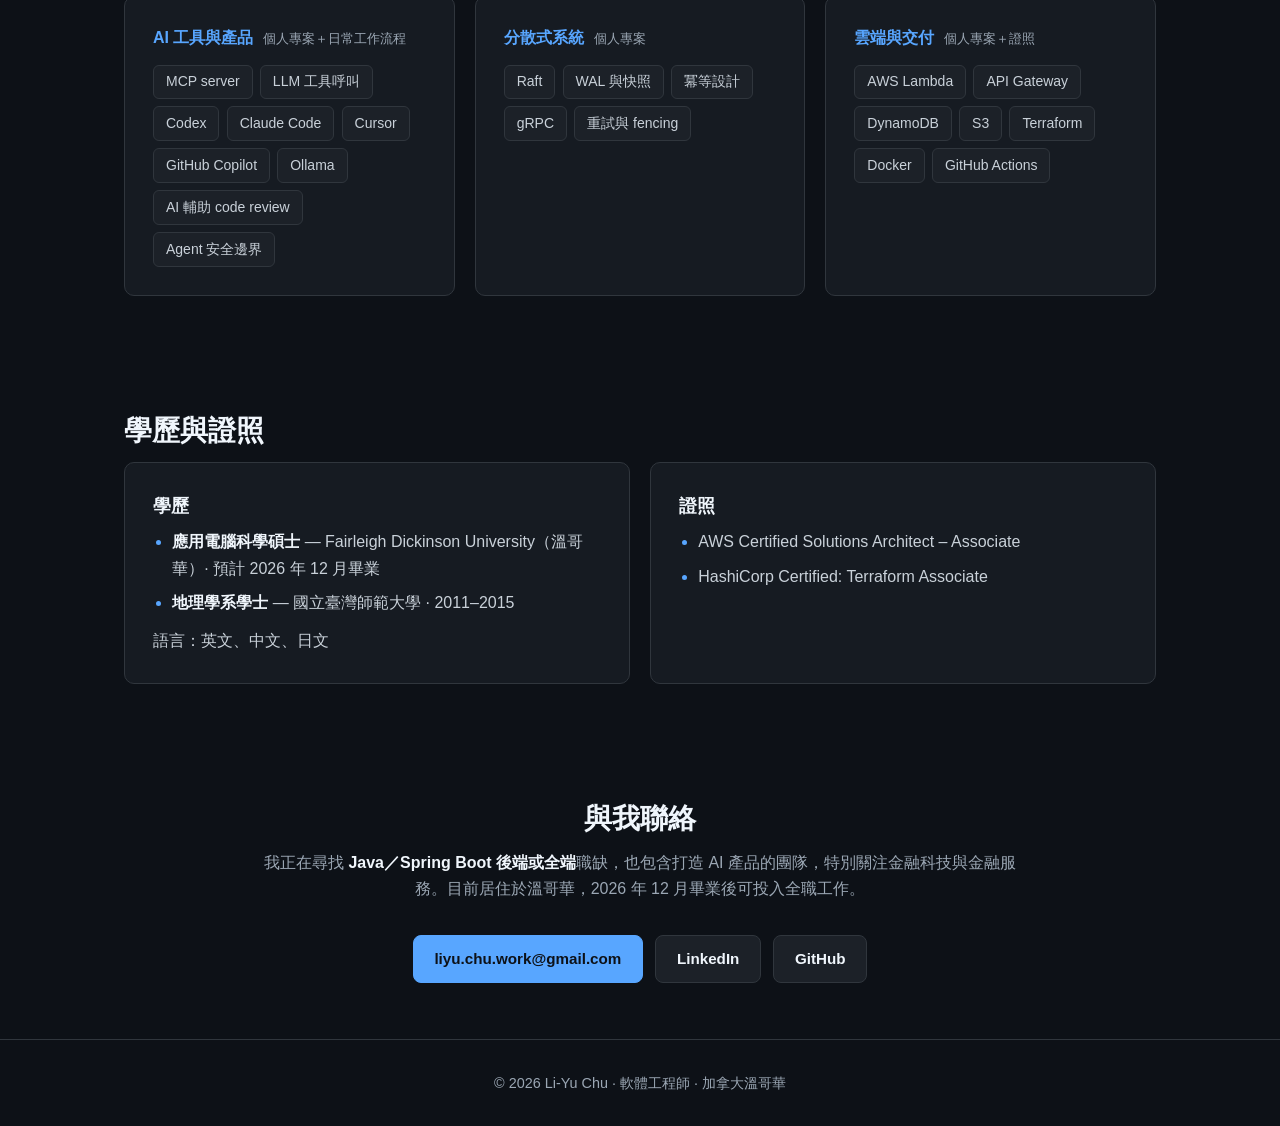
==== commit 6b463688: "Note AlphaPulse OCI deployment and Arc Sentinel lineage checks - AlphaPulse: previously deployed wit" ====
--- a/website/index-zh.html
+++ b/website/index-zh.html
@@ -199,13 +199,13 @@
             </div>
             <p class="project-tagline">唯讀的 EVM 錢包活動索引器與監控 API，具規則式警示。</p>
             <ul class="bullets">
-              <li>索引進度與索引資料<strong>在同一個交易中提交</strong>；以衝突處理避免重複資料。</li>
-              <li>確認區塊緩衝與有上限的追趕批次。</li>
-              <li>RPC 退避重試、獨立處理限流，並支援備援供應商。</li>
-              <li>預算、收款方與異常規則；寫入端點以雜湊 API key 保護。</li>
-            </ul>
-            <p class="evidence"><b>已驗證：</b>154 項測試通過，含對臨時 PostgreSQL 的整合測試；依賴弱點掃描無已知問題（2026 年 11 月）。</p>
-            <p class="limits">下一步：鏈重組回滾，以及多個索引器之間的單一寫入者租約。</p>
+              <li>索引進度與索引資料<strong>在同一個交易中提交</strong>；以資料庫唯一性確保重播安全。</li>
+              <li>以 <strong>PostgreSQL advisory lock</strong> 阻止多個索引器同時寫入；每輪檢查 chain ID 與區塊 hash／parent 連續性。</li>
+              <li>偵測到分叉時，進行有上限的共同祖先診斷，並記錄持久的 <strong>recovery-required</strong> 狀態，由 <code>/health</code> 對外揭露。</li>
+              <li>RPC 退避重試與備援供應商；預算、收款方與異常規則；寫入端點以雜湊 API key 保護。</li>
+            </ul>
+            <p class="evidence"><b>已驗證：</b>249 項測試全數通過、無略過，含對臨時 PostgreSQL 與真實並行連線的整合測試（2026 年 10 月）。</p>
+            <p class="limits">下一步：自動的鏈重組回滾與重播。尚未做真實鏈上或負載測試。</p>
             <div class="tags"><span class="tag">Python</span><span class="tag">FastAPI</span><span class="tag">PostgreSQL</span><span class="tag">SQLAlchemy</span><span class="tag">Alembic</span></div>
             <div class="project-links"><a href="https://github.com/ChuLiYu/arc-sentinel">原始碼與文件 →</a></div>
           </article>
@@ -218,12 +218,13 @@
             <p class="project-tagline">結合 REST API、Airflow 資料管線與有邊界 LLM 工具呼叫 agent 的金融資料應用。</p>
             <ul class="bullets">
               <li>JWT 驗證並區分讀寫權限；API key 以摘要儲存；具權限提升的回歸測試。</li>
+              <li>以 <strong>Terraform</strong> 部署到 Oracle Cloud（OCI ARM64、單節點 k3s）。</li>
               <li>Redis cache-aside：TTL、交易提交後失效與 PostgreSQL 備援；價格與回測計算使用 Decimal 型別。</li>
               <li>LLM agent 具工具白名單、嚴格參數與執行預算；數值檢查由程式執行，而非交給模型。</li>
             </ul>
             <p class="evidence"><b>已驗證：</b>36 項容器化整合測試通過；前端 npm audit 已知弱點由 35 降為 0。</p>
-            <p class="limits">託管示範目前離線；部分端點使用模擬資料。</p>
-            <div class="tags"><span class="tag">Python</span><span class="tag">FastAPI</span><span class="tag">PostgreSQL</span><span class="tag">Redis</span><span class="tag">Airflow</span><span class="tag">React</span><span class="tag">Ollama</span></div>
+            <p class="limits">部署環境目前已離線；部分端點使用模擬資料。</p>
+            <div class="tags"><span class="tag">Python</span><span class="tag">FastAPI</span><span class="tag">PostgreSQL</span><span class="tag">Redis</span><span class="tag">Airflow</span><span class="tag">React</span><span class="tag">Ollama</span><span class="tag">Terraform</span><span class="tag">OCI</span></div>
             <div class="project-links"><a href="https://github.com/ChuLiYu/alphapulse">原始碼與驗證紀錄 →</a></div>
           </article>
 
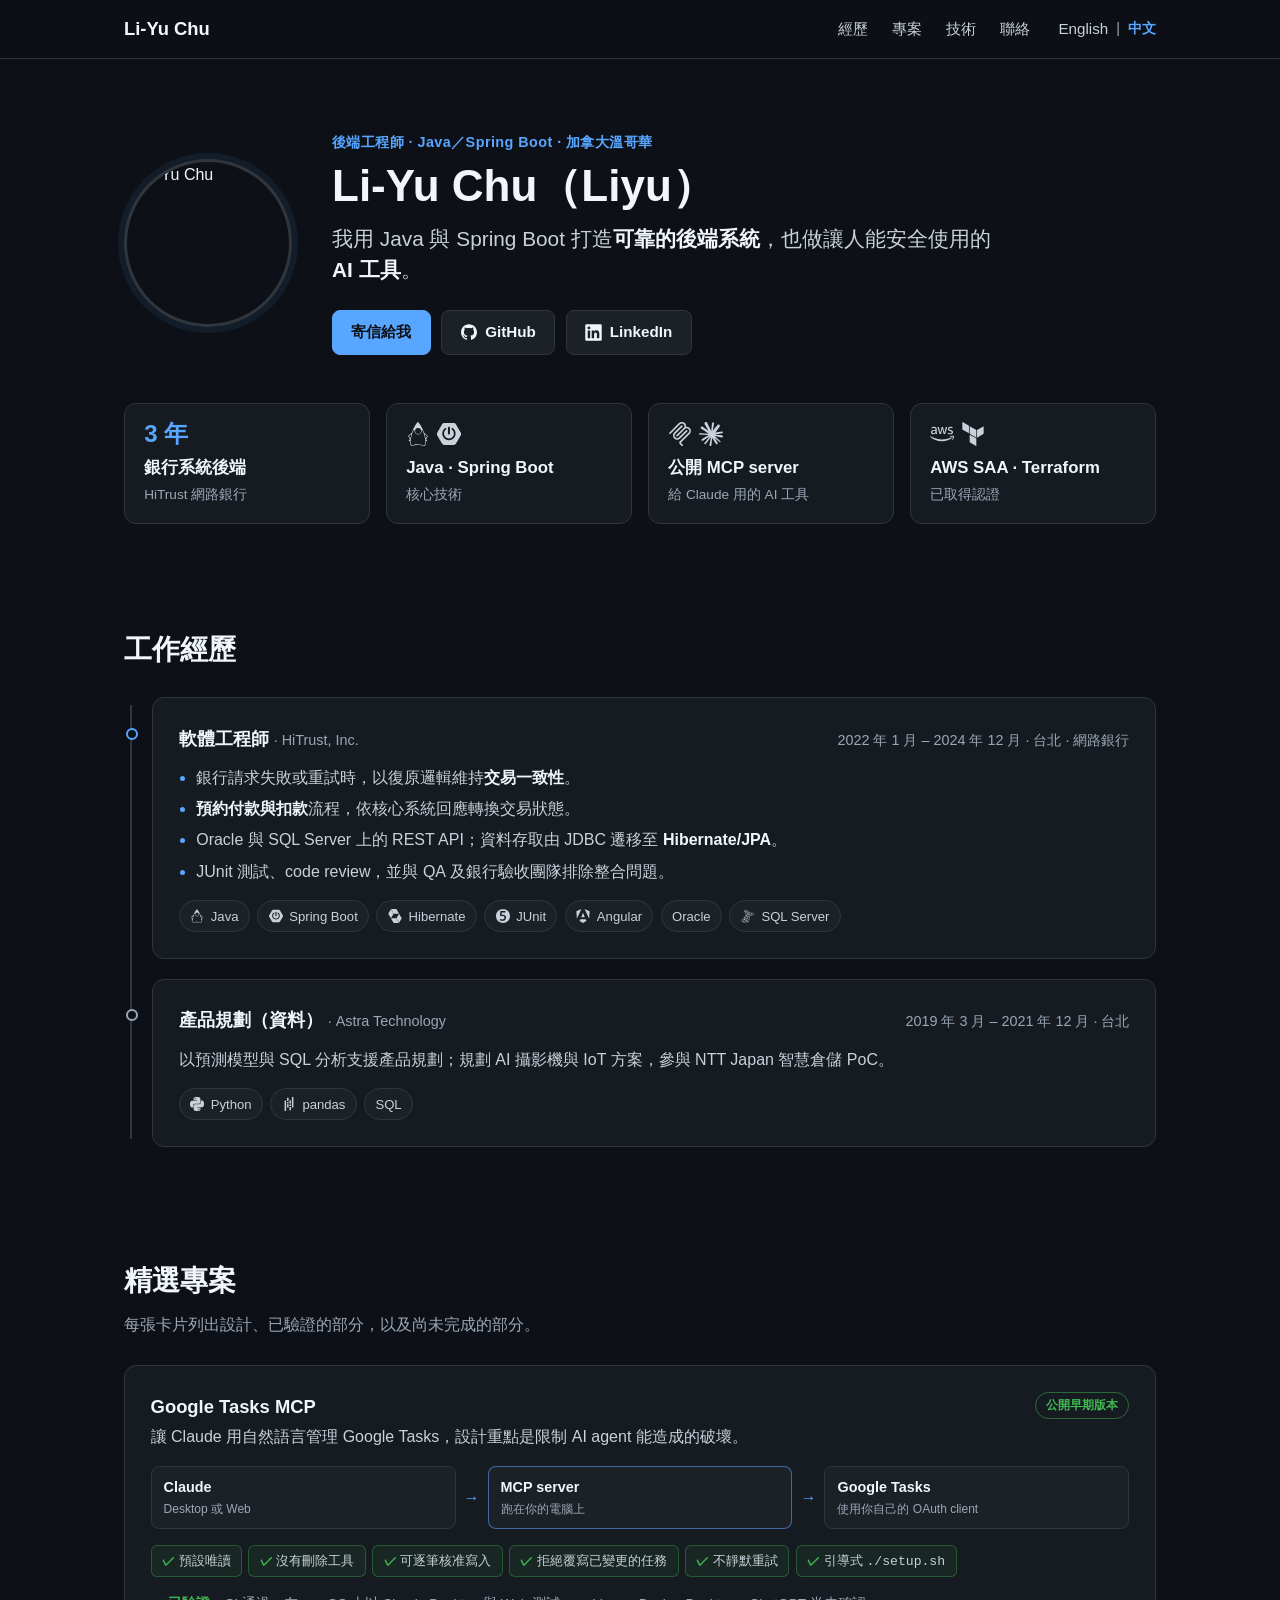
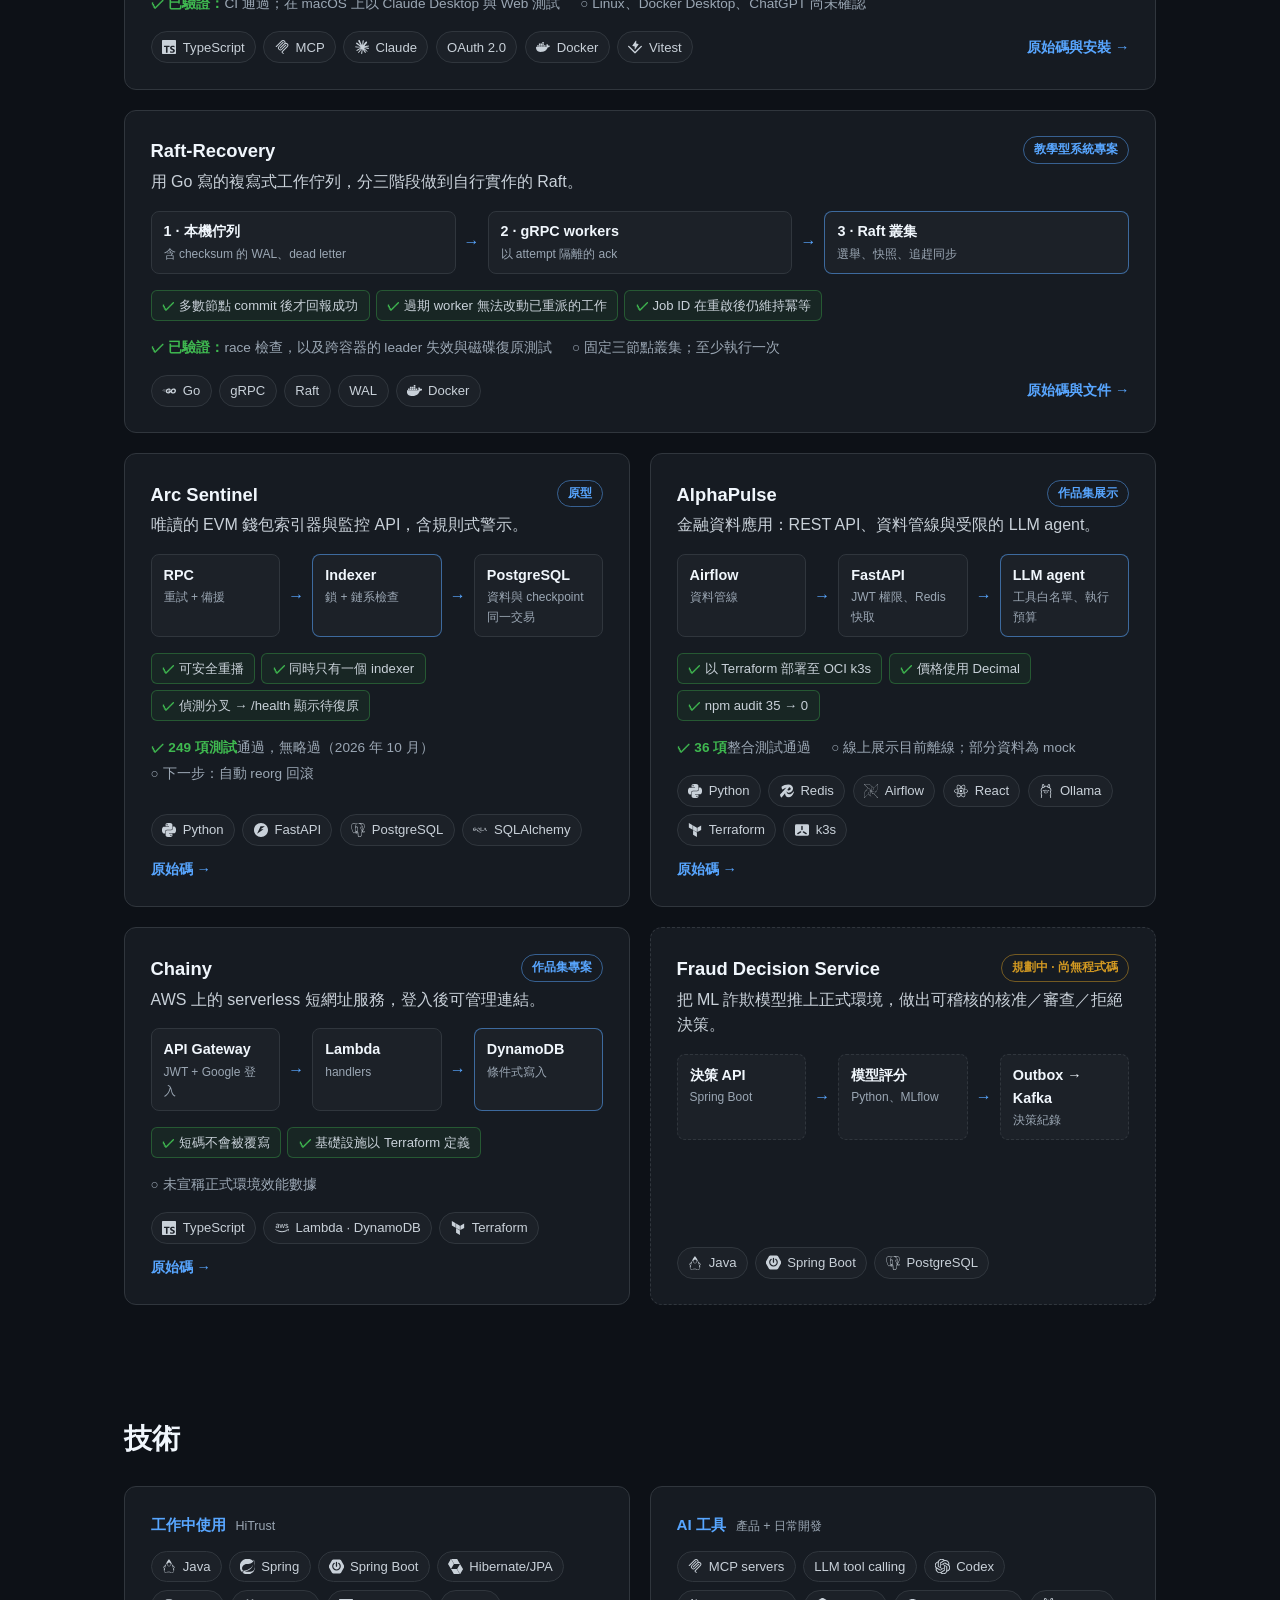
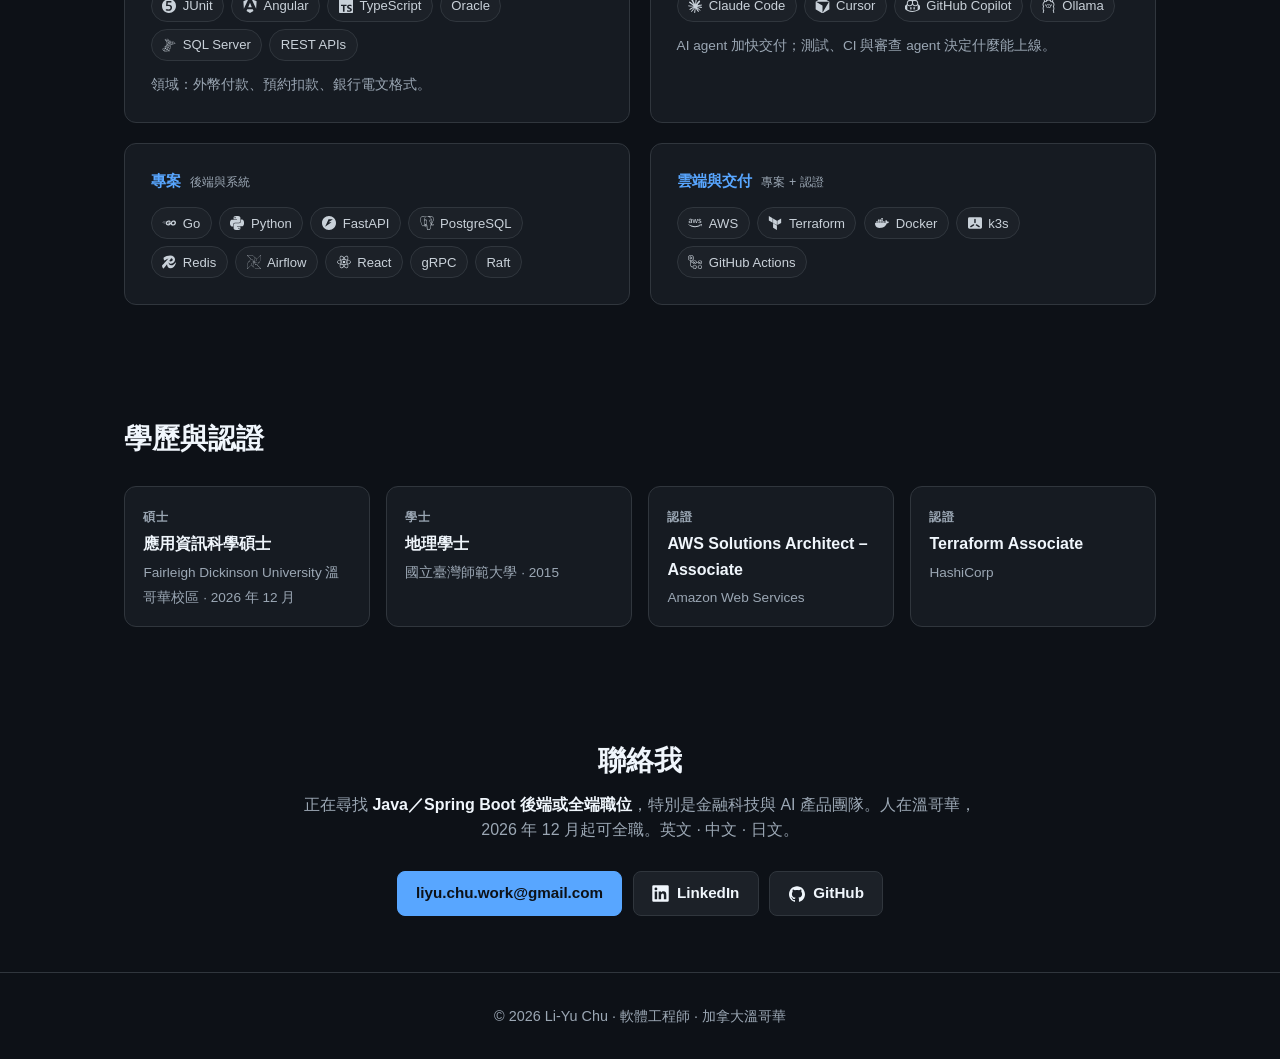
==== commit 15ff2845: "Make portfolio more visual: tech icons, architecture flows, shorter copy Co-Authored-By: Claude Opus" ====
--- a/website/index-zh.html
+++ b/website/index-zh.html
@@ -43,10 +43,9 @@
         <a href="#" class="logo">Li-Yu Chu</a>
         <div class="nav-menu">
           <ul class="nav-links">
-            <li><a href="#focus">專長</a></li>
             <li><a href="#experience">經歷</a></li>
             <li><a href="#projects">專案</a></li>
-            <li><a href="#skills">技能</a></li>
+            <li><a href="#stack">技術</a></li>
             <li><a href="#contact">聯絡</a></li>
           </ul>
           <div class="language-switcher">
@@ -63,54 +62,23 @@
     <section class="hero">
       <div class="container">
         <div class="hero-grid">
-          <img src="assets/images/profile/avatar.jpg" alt="Li-Yu Chu" class="profile-image" width="160" height="160" fetchpriority="high">
+          <img src="assets/images/profile/avatar.jpg" alt="Li-Yu Chu" class="profile-image" width="168" height="168" fetchpriority="high">
           <div>
-            <p class="eyebrow">Java／Spring Boot 後端工程師 · 金融科技 · AI 工具 · 加拿大溫哥華</p>
+            <p class="eyebrow">後端工程師 · Java／Spring Boot · 加拿大溫哥華</p>
             <h1>Li-Yu Chu（Liyu）</h1>
-            <p class="headline">我用 Java 與 Spring Boot 打造可靠的後端系統，也推出讓人能安全使用的實用 AI 工具。</p>
-            <p class="lead">在 <strong>HiTrust</strong> 以 <strong>Java、Spring Boot</strong>、Angular 與 SQL 開發網路銀行功能三年，處理扣款請求、交易狀態與重試。我把同樣的嚴謹帶進 AI：<strong>公開的 MCP server</strong> 讓 Claude 安全地管理 Google Tasks、具嚴格邊界的 LLM 工具呼叫，以及每天使用、由測試與審查把關的 <strong>AI 輔助開發流程</strong>。</p>
+            <p class="headline">我用 Java 與 Spring Boot 打造<strong>可靠的後端系統</strong>，也做讓人能安全使用的 <strong>AI 工具</strong>。</p>
             <div class="cta-buttons">
               <a href="mailto:liyu.chu.work@gmail.com" class="btn btn-primary">寄信給我</a>
-              <a href="#projects" class="btn">看專案</a>
-              <a href="https://linkedin.com/in/chuliyu" class="btn">LinkedIn</a>
-              <a href="https://github.com/ChuLiYu" class="btn">GitHub</a>
+              <a href="https://github.com/ChuLiYu" class="btn"><span class="ico i-github" aria-hidden="true"></span>GitHub</a>
+              <a href="https://linkedin.com/in/chuliyu" class="btn"><span class="ico i-linkedin" aria-hidden="true"></span>LinkedIn</a>
             </div>
           </div>
         </div>
         <div class="facts">
-          <div class="fact"><span class="fact-value">3 年</span><span class="fact-label">HiTrust 銀行軟體工程師</span></div>
-          <div class="fact"><span class="fact-value">Java · Spring Boot</span><span class="fact-label">核心技術，另有 Go、Python、TypeScript</span></div>
-          <div class="fact"><span class="fact-value">MCP · LLM 工具</span><span class="fact-label">已在 GitHub 公開發布 AI 工具</span></div>
-          <div class="fact"><span class="fact-value">AWS SAA · Terraform</span><span class="fact-label">證照 · 應用電腦科學碩士，2026 年 12 月</span></div>
-        </div>
-      </div>
-    </section>
-
-    <section id="focus" class="section">
-      <div class="container">
-        <h2 class="section-title">我專注的事</h2>
-        <p class="section-intro">以 Java 後端工作經驗為基礎，近期專案延伸到 AI 產品與系統實作。</p>
-        <div class="focus-grid">
-          <article class="card focus-card">
-            <h3>Java／Spring Boot 後端</h3>
-            <p>三年在銀行使用 Java、Spring Boot、Hibernate／JPA 與 SQL：REST API、對銀行核心系統的排程扣款處理、交易狀態轉換，以及在重試時維持交易一致的復原邏輯。</p>
-            <p class="focus-evidence">證據：<span>HiTrust · Fraud Decision Service（Spring Boot，規劃中）</span></p>
-          </article>
-          <article class="card focus-card">
-            <h3>AI 產品：MCP 與 LLM 工具</h3>
-            <p>公開發布 MCP server，把 Claude 連到 Google Tasks：預設唯讀、不提供刪除工具、寫入前檢查並行變更。另實作具白名單、嚴格參數與執行預算的 LLM 工具呼叫 agent。</p>
-            <p class="focus-evidence">證據：<span>Google Tasks MCP · AlphaPulse</span></p>
-          </article>
-          <article class="card focus-card">
-            <h3>AI 輔助開發，結果可驗證</h3>
-            <p>每天搭配 AI coding agent 開發，以 Codex 為主，也使用 Claude Code、Cursor 與 GitHub Copilot，並維護自己的工作流程：repo 指示文件、測試與程式同步撰寫、合併前由審查 agent 挑戰變更。AI 加快交付；能不能上線由測試與 CI 決定。</p>
-            <p class="focus-evidence">證據：<span>下方每個專案的測試與 CI</span></p>
-          </article>
-          <article class="card focus-card">
-            <h3>故障處理與復原</h3>
-            <p>預寫式日誌、快照與重播；冪等任務 ID 與 fencing 驗證 worker 回覆；索引進度與資料在同一個交易中提交。</p>
-            <p class="focus-evidence">證據：<span>Raft-Recovery · Arc Sentinel</span></p>
-          </article>
+          <div class="fact"><div class="fact-icons"><span class="fact-big">3 年</span></div><span class="fact-value">銀行系統後端</span><span class="fact-label">HiTrust 網路銀行</span></div>
+          <div class="fact"><div class="fact-icons"><span class="ico i-java"></span><span class="ico i-springboot"></span></div><span class="fact-value">Java · Spring Boot</span><span class="fact-label">核心技術</span></div>
+          <div class="fact"><div class="fact-icons"><span class="ico i-mcp"></span><span class="ico i-claude"></span></div><span class="fact-value">公開 MCP server</span><span class="fact-label">給 Claude 用的 AI 工具</span></div>
+          <div class="fact"><div class="fact-icons"><span class="ico i-aws"></span><span class="ico i-terraform"></span></div><span class="fact-value">AWS SAA · Terraform</span><span class="fact-label">已取得認證</span></div>
         </div>
       </div>
     </section>
@@ -119,31 +87,38 @@
       <div class="container">
         <h2 class="section-title">工作經歷</h2>
         <div class="timeline">
-          <article class="card">
+          <article class="card role">
             <div class="role-head">
-              <h3>軟體工程師 — HiTrust, Inc.</h3>
+              <h3>軟體工程師 <span class="role-sub">· HiTrust, Inc.</span></h3>
               <span class="role-meta">2022 年 1 月 – 2024 年 12 月 · 台北 · 網路銀行</span>
             </div>
-            <p style="margin-bottom: .9rem;">以 Spring 與 Spring Boot 開發 Java 銀行應用功能，並與 Angular／TypeScript 的網路銀行流程整合。</p>
             <ul class="bullets">
-              <li>實作復原與同步邏輯，在銀行請求或回覆失敗、需要重試時維持<strong>交易一致性</strong>。</li>
-              <li>開發外幣邏輯與 SQL，支援<strong>排程付款與扣款流程</strong>：向核心系統發出扣款請求、依回覆更新交易狀態，以及失敗狀態轉換。</li>
-              <li>在 Oracle 與 Microsoft SQL Server 上改善 REST API 的 SQL 查詢與 <strong>Hibernate／JPA</strong> 資料存取，並參與從 JDBC 遷移。</li>
-              <li>參與將查詢、排程處理、電子郵件通知與資料存取的職責拆分為<strong>獨立服務元件</strong>。</li>
-              <li>追蹤既有程式路徑，重繪外幣流程圖，讓團隊釐清付款、扣款與重試邏輯。</li>
-              <li>撰寫 <strong>JUnit</strong> 單元與整合測試、參與 code review，並與 QA 及銀行驗收團隊解決整合問題。</li>
-            </ul>
-          </article>
-          <article class="card">
+              <li>銀行請求失敗或重試時，以復原邏輯維持<strong>交易一致性</strong>。</li>
+              <li><strong>預約付款與扣款</strong>流程，依核心系統回應轉換交易狀態。</li>
+              <li>Oracle 與 SQL Server 上的 REST API；資料存取由 JDBC 遷移至 <strong>Hibernate/JPA</strong>。</li>
+              <li>JUnit 測試、code review，並與 QA 及銀行驗收團隊排除整合問題。</li>
+            </ul>
+            <div class="techs">
+              <span class="tech"><span class="ico i-java"></span>Java</span>
+              <span class="tech"><span class="ico i-springboot"></span>Spring Boot</span>
+              <span class="tech"><span class="ico i-hibernate"></span>Hibernate</span>
+              <span class="tech"><span class="ico i-junit"></span>JUnit</span>
+              <span class="tech"><span class="ico i-angular"></span>Angular</span>
+              <span class="tech">Oracle</span>
+              <span class="tech"><span class="ico i-sqlserver"></span>SQL Server</span>
+            </div>
+          </article>
+          <article class="card role past">
             <div class="role-head">
-              <h3>產品規劃（資料）— Astra Technology</h3>
+              <h3>產品規劃（資料） <span class="role-sub">· Astra Technology</span></h3>
               <span class="role-meta">2019 年 3 月 – 2021 年 12 月 · 台北</span>
             </div>
-            <ul class="bullets">
-              <li>以 Python 與 pandas 進行時間序列分析與人流預測，支援產品規劃。</li>
-              <li>以 SQL 分析資料，將金融技術指標轉化為產品需求與技術規格。</li>
-              <li>規劃 AI 攝影機與 IoT 解決方案，並參與與日本 NTT 合作的智慧倉儲 IoT 概念驗證。</li>
-            </ul>
+            <p>以預測模型與 SQL 分析支援產品規劃；規劃 AI 攝影機與 IoT 方案，參與 NTT Japan 智慧倉儲 PoC。</p>
+            <div class="techs">
+              <span class="tech"><span class="ico i-python"></span>Python</span>
+              <span class="tech"><span class="ico i-pandas"></span>pandas</span>
+              <span class="tech">SQL</span>
+            </div>
           </article>
         </div>
       </div>
@@ -152,137 +127,247 @@
     <section id="projects" class="section">
       <div class="container">
         <h2 class="section-title">精選專案</h2>
-        <p class="section-intro">皆為個人專案，並標示目前狀態。驗證說明摘要自各 repo 記錄的結果。</p>
+        <p class="section-intro">每張卡片列出設計、已驗證的部分，以及尚未完成的部分。</p>
         <div class="projects-grid">
 
-
           <article class="card project-card wide">
-            <div class="project-top">
-              <h3 class="project-title"><a href="https://github.com/ChuLiYu/google-tasks-mcp">Google Tasks MCP</a></h3>
-              <span class="status status-release">公開早期版本</span>
-            </div>
-            <p class="project-tagline">自架的 MCP server，讓 Claude 把口語轉成 Google Tasks，並刻意限制 AI agent 能造成的破壞。</p>
-            <ul class="bullets">
-              <li>在使用者自己的電腦上、以使用者自己的 Google OAuth client 執行；沒有託管後端，本機不保存任務內容。</li>
-              <li>預設唯讀、不提供刪除工具，可選擇逐筆核准寫入。</li>
-              <li>任務在讀取後若已被變更就拒絕覆寫；寫入結果不明時不會靜默重試。</li>
-              <li>以 <code>./setup.sh</code> 引導非工程背景的使用者完成設定。</li>
-            </ul>
-            <p class="evidence"><b>已驗證：</b>CI 通過；已在 macOS 搭配 Claude Desktop 與 Claude Web 測試。</p>
-            <p class="limits">Docker Desktop、Linux 與 ChatGPT 尚未確認。</p>
-            <div class="tags"><span class="tag">TypeScript</span><span class="tag">MCP</span><span class="tag">Claude</span><span class="tag">OAuth 2.0</span><span class="tag">Docker</span><span class="tag">Vitest</span></div>
-            <div class="project-links"><a href="https://github.com/ChuLiYu/google-tasks-mcp">原始碼與安裝 →</a></div>
+            <div>
+              <div class="project-top">
+                <h3 class="project-title"><a href="https://github.com/ChuLiYu/google-tasks-mcp">Google Tasks MCP</a></h3>
+                <span class="status status-release">公開早期版本</span>
+              </div>
+              <p class="project-tagline">讓 Claude 用自然語言管理 Google Tasks，設計重點是限制 AI agent 能造成的破壞。</p>
+            </div>
+            <div class="flow" role="list" aria-label="架構">
+              <div class="node" role="listitem">Claude<small>Desktop 或 Web</small></div><span class="arrow" aria-hidden="true"></span>
+              <div class="node key" role="listitem">MCP server<small>跑在你的電腦上</small></div><span class="arrow" aria-hidden="true"></span>
+              <div class="node" role="listitem">Google Tasks<small>使用你自己的 OAuth client</small></div>
+            </div>
+            <ul class="guards" aria-label="安全保證">
+              <li>預設唯讀</li>
+              <li>沒有刪除工具</li>
+              <li>可逐筆核准寫入</li>
+              <li>拒絕覆寫已變更的任務</li>
+              <li>不靜默重試</li>
+              <li>引導式 <code>./setup.sh</code></li>
+            </ul>
+            <p class="proof"><span><b>✓ 已驗證：</b>CI 通過；在 macOS 上以 Claude Desktop 與 Web 測試</span><span class="limit">Linux、Docker Desktop、ChatGPT 尚未確認</span></p>
+            <div class="project-foot">
+              <div class="techs">
+                <span class="tech"><span class="ico i-typescript"></span>TypeScript</span>
+                <span class="tech"><span class="ico i-mcp"></span>MCP</span>
+                <span class="tech"><span class="ico i-claude"></span>Claude</span>
+                <span class="tech">OAuth 2.0</span>
+                <span class="tech"><span class="ico i-docker"></span>Docker</span>
+                <span class="tech"><span class="ico i-vitest"></span>Vitest</span>
+              </div>
+              <a class="project-link" href="https://github.com/ChuLiYu/google-tasks-mcp">原始碼與安裝 →</a>
+            </div>
           </article>
 
           <article class="card project-card wide">
-            <div class="project-top">
-              <h3 class="project-title"><a href="https://github.com/ChuLiYu/raft-recovery">Raft-Recovery</a></h3>
-              <span class="status status-proto">系統實作學習專案</span>
-            </div>
-            <p class="project-tagline">以 Go 開發的複寫式任務佇列，分三階段完成：本機持久化執行、遠端 gRPC worker，再到自行實作的 Raft。</p>
-            <ul class="bullets">
-              <li>自行實作 Raft：隨機選舉、持久化 term／vote／log、多數複寫、衝突修復、快照、日誌壓縮與 InstallSnapshot 追趕。</li>
-              <li>寫入必須<strong>經多數節點提交並套用到本機狀態機</strong>後才回傳成功。</li>
-              <li>以<strong>嘗試編號（attempt fencing）驗證回覆</strong>，過期 worker 無法改動已重新指派的任務。</li>
-              <li>任務 ID 在重試、壓縮與重啟後仍保持冪等；具校驗碼的 WAL、逾時與 dead letter。</li>
-            </ul>
-            <p class="evidence"><b>已驗證：</b>CI 執行 race 檢查與 <code>go vet</code>；單元、整合與跨容器測試涵蓋 leader 失效、磁碟復原與過期 worker 回覆。</p>
-            <p class="limits">範圍：單一 Linux VM 上的固定三節點叢集；worker 執行語意為至少一次。</p>
-            <div class="tags"><span class="tag">Go</span><span class="tag">gRPC</span><span class="tag">Protobuf</span><span class="tag">Raft</span><span class="tag">WAL</span><span class="tag">Docker</span></div>
-            <div class="project-links"><a href="https://github.com/ChuLiYu/raft-recovery">原始碼與文件 →</a></div>
+            <div>
+              <div class="project-top">
+                <h3 class="project-title"><a href="https://github.com/ChuLiYu/raft-recovery">Raft-Recovery</a></h3>
+                <span class="status status-proto">教學型系統專案</span>
+              </div>
+              <p class="project-tagline">用 Go 寫的複寫式工作佇列，分三階段做到自行實作的 Raft。</p>
+            </div>
+            <div class="flow" role="list" aria-label="建置階段">
+              <div class="node" role="listitem">1 · 本機佇列<small>含 checksum 的 WAL、dead letter</small></div><span class="arrow" aria-hidden="true"></span>
+              <div class="node" role="listitem">2 · gRPC workers<small>以 attempt 隔離的 ack</small></div><span class="arrow" aria-hidden="true"></span>
+              <div class="node key" role="listitem">3 · Raft 叢集<small>選舉、快照、追趕同步</small></div>
+            </div>
+            <ul class="guards" aria-label="保證">
+              <li>多數節點 commit 後才回報成功</li>
+              <li>過期 worker 無法改動已重派的工作</li>
+              <li>Job ID 在重啟後仍維持冪等</li>
+            </ul>
+            <p class="proof"><span><b>✓ 已驗證：</b>race 檢查，以及跨容器的 leader 失效與磁碟復原測試</span><span class="limit">固定三節點叢集；至少執行一次</span></p>
+            <div class="project-foot">
+              <div class="techs">
+                <span class="tech"><span class="ico i-go"></span>Go</span>
+                <span class="tech">gRPC</span>
+                <span class="tech">Raft</span>
+                <span class="tech">WAL</span>
+                <span class="tech"><span class="ico i-docker"></span>Docker</span>
+              </div>
+              <a class="project-link" href="https://github.com/ChuLiYu/raft-recovery">原始碼與文件 →</a>
+            </div>
           </article>
 
           <article class="card project-card">
-            <div class="project-top">
-              <h3 class="project-title"><a href="https://github.com/ChuLiYu/arc-sentinel">Arc Sentinel</a></h3>
-              <span class="status status-proto">原型</span>
-            </div>
-            <p class="project-tagline">唯讀的 EVM 錢包活動索引器與監控 API，具規則式警示。</p>
-            <ul class="bullets">
-              <li>索引進度與索引資料<strong>在同一個交易中提交</strong>；以資料庫唯一性確保重播安全。</li>
-              <li>以 <strong>PostgreSQL advisory lock</strong> 阻止多個索引器同時寫入；每輪檢查 chain ID 與區塊 hash／parent 連續性。</li>
-              <li>偵測到分叉時，進行有上限的共同祖先診斷，並記錄持久的 <strong>recovery-required</strong> 狀態，由 <code>/health</code> 對外揭露。</li>
-              <li>RPC 退避重試與備援供應商；預算、收款方與異常規則；寫入端點以雜湊 API key 保護。</li>
-            </ul>
-            <p class="evidence"><b>已驗證：</b>249 項測試全數通過、無略過，含對臨時 PostgreSQL 與真實並行連線的整合測試（2026 年 10 月）。</p>
-            <p class="limits">下一步：自動的鏈重組回滾與重播。尚未做真實鏈上或負載測試。</p>
-            <div class="tags"><span class="tag">Python</span><span class="tag">FastAPI</span><span class="tag">PostgreSQL</span><span class="tag">SQLAlchemy</span><span class="tag">Alembic</span></div>
-            <div class="project-links"><a href="https://github.com/ChuLiYu/arc-sentinel">原始碼與文件 →</a></div>
+            <div>
+              <div class="project-top">
+                <h3 class="project-title"><a href="https://github.com/ChuLiYu/arc-sentinel">Arc Sentinel</a></h3>
+                <span class="status status-proto">原型</span>
+              </div>
+              <p class="project-tagline">唯讀的 EVM 錢包索引器與監控 API，含規則式警示。</p>
+            </div>
+            <div class="flow" role="list" aria-label="架構">
+              <div class="node" role="listitem">RPC<small>重試 + 備援</small></div><span class="arrow" aria-hidden="true"></span>
+              <div class="node key" role="listitem">Indexer<small>鎖 + 鏈系檢查</small></div><span class="arrow" aria-hidden="true"></span>
+              <div class="node" role="listitem">PostgreSQL<small>資料與 checkpoint 同一交易</small></div>
+            </div>
+            <ul class="guards" aria-label="保證">
+              <li>可安全重播</li>
+              <li>同時只有一個 indexer</li>
+              <li>偵測分叉 → /health 顯示待復原</li>
+            </ul>
+            <p class="proof"><span><b>✓ 249 項測試</b>通過，無略過（2026 年 10 月）</span><span class="limit">下一步：自動 reorg 回滾</span></p>
+            <div class="project-foot">
+              <div class="techs">
+                <span class="tech"><span class="ico i-python"></span>Python</span>
+                <span class="tech"><span class="ico i-fastapi"></span>FastAPI</span>
+                <span class="tech"><span class="ico i-postgresql"></span>PostgreSQL</span>
+                <span class="tech"><span class="ico i-sqlalchemy"></span>SQLAlchemy</span>
+              </div>
+              <a class="project-link" href="https://github.com/ChuLiYu/arc-sentinel">原始碼 →</a>
+            </div>
           </article>
 
           <article class="card project-card">
-            <div class="project-top">
-              <h3 class="project-title"><a href="https://github.com/ChuLiYu/alphapulse">AlphaPulse</a></h3>
-              <span class="status status-proto">作品集示範</span>
-            </div>
-            <p class="project-tagline">結合 REST API、Airflow 資料管線與有邊界 LLM 工具呼叫 agent 的金融資料應用。</p>
-            <ul class="bullets">
-              <li>JWT 驗證並區分讀寫權限；API key 以摘要儲存；具權限提升的回歸測試。</li>
-              <li>以 <strong>Terraform</strong> 部署到 Oracle Cloud（OCI ARM64、單節點 k3s）。</li>
-              <li>Redis cache-aside：TTL、交易提交後失效與 PostgreSQL 備援；價格與回測計算使用 Decimal 型別。</li>
-              <li>LLM agent 具工具白名單、嚴格參數與執行預算；數值檢查由程式執行，而非交給模型。</li>
-            </ul>
-            <p class="evidence"><b>已驗證：</b>36 項容器化整合測試通過；前端 npm audit 已知弱點由 35 降為 0。</p>
-            <p class="limits">部署環境目前已離線；部分端點使用模擬資料。</p>
-            <div class="tags"><span class="tag">Python</span><span class="tag">FastAPI</span><span class="tag">PostgreSQL</span><span class="tag">Redis</span><span class="tag">Airflow</span><span class="tag">React</span><span class="tag">Ollama</span><span class="tag">Terraform</span><span class="tag">OCI</span></div>
-            <div class="project-links"><a href="https://github.com/ChuLiYu/alphapulse">原始碼與驗證紀錄 →</a></div>
+            <div>
+              <div class="project-top">
+                <h3 class="project-title"><a href="https://github.com/ChuLiYu/alphapulse">AlphaPulse</a></h3>
+                <span class="status status-proto">作品集展示</span>
+              </div>
+              <p class="project-tagline">金融資料應用：REST API、資料管線與受限的 LLM agent。</p>
+            </div>
+            <div class="flow" role="list" aria-label="架構">
+              <div class="node" role="listitem">Airflow<small>資料管線</small></div><span class="arrow" aria-hidden="true"></span>
+              <div class="node" role="listitem">FastAPI<small>JWT 權限、Redis 快取</small></div><span class="arrow" aria-hidden="true"></span>
+              <div class="node key" role="listitem">LLM agent<small>工具白名單、執行預算</small></div>
+            </div>
+            <ul class="guards" aria-label="重點">
+              <li>以 Terraform 部署至 OCI k3s</li>
+              <li>價格使用 Decimal</li>
+              <li>npm audit 35 → 0</li>
+            </ul>
+            <p class="proof"><span><b>✓ 36 項</b>整合測試通過</span><span class="limit">線上展示目前離線；部分資料為 mock</span></p>
+            <div class="project-foot">
+              <div class="techs">
+                <span class="tech"><span class="ico i-python"></span>Python</span>
+                <span class="tech"><span class="ico i-redis"></span>Redis</span>
+                <span class="tech"><span class="ico i-airflow"></span>Airflow</span>
+                <span class="tech"><span class="ico i-react"></span>React</span>
+                <span class="tech"><span class="ico i-ollama"></span>Ollama</span>
+                <span class="tech"><span class="ico i-terraform"></span>Terraform</span>
+                <span class="tech"><span class="ico i-k3s"></span>k3s</span>
+              </div>
+              <a class="project-link" href="https://github.com/ChuLiYu/alphapulse">原始碼 →</a>
+            </div>
           </article>
 
           <article class="card project-card">
-            <div class="project-top">
-              <h3 class="project-title"><a href="https://github.com/ChuLiYu/chainy-backend">Chainy</a></h3>
-              <span class="status status-proto">作品集專案</span>
-            </div>
-            <p class="project-tagline">AWS 上的 Serverless 短網址服務，支援需驗證身分的連結管理。</p>
-            <ul class="bullets">
-              <li>API Gateway 後的 Lambda handler，搭配 JWT authorizer 與 Google 登入。</li>
-              <li>以 DynamoDB 條件寫入，確保新短碼不會覆蓋既有短碼；基礎設施以 Terraform 定義。</li>
-              <li>S3 事件輸出、結構化日誌，以及敏感欄位處理的測試。</li>
-            </ul>
-            <p class="limits">未宣稱任何正式環境效能數據。</p>
-            <div class="tags"><span class="tag">TypeScript</span><span class="tag">AWS Lambda</span><span class="tag">DynamoDB</span><span class="tag">Terraform</span></div>
-            <div class="project-links"><a href="https://github.com/ChuLiYu/chainy-backend">原始碼 →</a></div>
+            <div>
+              <div class="project-top">
+                <h3 class="project-title"><a href="https://github.com/ChuLiYu/chainy-backend">Chainy</a></h3>
+                <span class="status status-proto">作品集專案</span>
+              </div>
+              <p class="project-tagline">AWS 上的 serverless 短網址服務，登入後可管理連結。</p>
+            </div>
+            <div class="flow" role="list" aria-label="架構">
+              <div class="node" role="listitem">API Gateway<small>JWT + Google 登入</small></div><span class="arrow" aria-hidden="true"></span>
+              <div class="node" role="listitem">Lambda<small>handlers</small></div><span class="arrow" aria-hidden="true"></span>
+              <div class="node key" role="listitem">DynamoDB<small>條件式寫入</small></div>
+            </div>
+            <ul class="guards" aria-label="重點">
+              <li>短碼不會被覆寫</li>
+              <li>基礎設施以 Terraform 定義</li>
+            </ul>
+            <p class="proof"><span class="limit">未宣稱正式環境效能數據</span></p>
+            <div class="project-foot">
+              <div class="techs">
+                <span class="tech"><span class="ico i-typescript"></span>TypeScript</span>
+                <span class="tech"><span class="ico i-aws"></span>Lambda · DynamoDB</span>
+                <span class="tech"><span class="ico i-terraform"></span>Terraform</span>
+              </div>
+              <a class="project-link" href="https://github.com/ChuLiYu/chainy-backend">原始碼 →</a>
+            </div>
           </article>
 
           <article class="card project-card building">
-            <div class="project-top">
-              <h3 class="project-title"><a href="https://github.com/ChuLiYu/fraud-decision-service">規劃中：Fraud Decision Service</a></h3>
-              <span class="status status-plan">規劃階段 · 尚無程式碼</span>
-            </div>
-            <p>把 ML 詐欺模型帶到正式環境：版本化評分、依政策做出核准／審查／拒絕決策、可稽核的決策紀錄，以及 shadow 與 canary 模型上線。預計技術：Java/Spring Boot 決策服務、Python 推論、PostgreSQL outbox 搭配 Kafka、MLflow。</p>
-          </article>
-        </div>
-      </div>
-    </section>
-
-    <section id="skills" class="section">
-      <div class="container">
-        <h2 class="section-title">技能</h2>
-        <p class="section-intro">依使用情境分組：工作經驗或個人專案。</p>
-        <div class="skills-grid">
-          <div class="card skill-group">
-            <h3>應用開發 <span class="source">工作經驗</span></h3>
-            <div class="chips"><span class="chip">Java</span><span class="chip">Spring</span><span class="chip">Spring Boot</span><span class="chip">REST API</span><span class="chip">Hibernate／JPA</span><span class="chip">JUnit</span><span class="chip">Angular</span><span class="chip">TypeScript</span><span class="chip">Code review</span></div>
-          </div>
-          <div class="card skill-group">
-            <h3>資料與銀行領域 <span class="source">工作經驗</span></h3>
-            <div class="chips"><span class="chip">SQL</span><span class="chip">Oracle</span><span class="chip">SQL Server</span><span class="chip">JDBC</span><span class="chip">外幣交易流程</span><span class="chip">銀行電文格式</span><span class="chip">交易狀態處理</span><span class="chip">Python／pandas 分析</span></div>
-          </div>
-          <div class="card skill-group">
-            <h3>後端與資料 <span class="source">個人專案</span></h3>
-            <div class="chips"><span class="chip">Go</span><span class="chip">Python</span><span class="chip">TypeScript</span><span class="chip">FastAPI</span><span class="chip">PostgreSQL</span><span class="chip">SQLAlchemy</span><span class="chip">Redis</span><span class="chip">Airflow</span><span class="chip">React</span></div>
-          </div>
-          <div class="card skill-group">
-            <h3>AI 工具與產品 <span class="source">個人專案＋日常工作流程</span></h3>
-            <div class="chips"><span class="chip">MCP server</span><span class="chip">LLM 工具呼叫</span><span class="chip">Codex</span><span class="chip">Claude Code</span><span class="chip">Cursor</span><span class="chip">GitHub Copilot</span><span class="chip">Ollama</span><span class="chip">AI 輔助 code review</span><span class="chip">Agent 安全邊界</span></div>
-          </div>
-          <div class="card skill-group">
-            <h3>分散式系統 <span class="source">個人專案</span></h3>
-            <div class="chips"><span class="chip">Raft</span><span class="chip">WAL 與快照</span><span class="chip">冪等設計</span><span class="chip">gRPC</span><span class="chip">重試與 fencing</span></div>
-          </div>
-          <div class="card skill-group">
-            <h3>雲端與交付 <span class="source">個人專案＋證照</span></h3>
-            <div class="chips"><span class="chip">AWS Lambda</span><span class="chip">API Gateway</span><span class="chip">DynamoDB</span><span class="chip">S3</span><span class="chip">Terraform</span><span class="chip">Docker</span><span class="chip">GitHub Actions</span></div>
+            <div>
+              <div class="project-top">
+                <h3 class="project-title"><a href="https://github.com/ChuLiYu/fraud-decision-service">Fraud Decision Service</a></h3>
+                <span class="status status-plan">規劃中 · 尚無程式碼</span>
+              </div>
+              <p class="project-tagline">把 ML 詐欺模型推上正式環境，做出可稽核的核准／審查／拒絕決策。</p>
+            </div>
+            <div class="flow" role="list" aria-label="規劃架構">
+              <div class="node planned" role="listitem">決策 API<small>Spring Boot</small></div><span class="arrow" aria-hidden="true"></span>
+              <div class="node planned" role="listitem">模型評分<small>Python、MLflow</small></div><span class="arrow" aria-hidden="true"></span>
+              <div class="node planned" role="listitem">Outbox → Kafka<small>決策紀錄</small></div>
+            </div>
+            <div class="project-foot">
+              <div class="techs">
+                <span class="tech"><span class="ico i-java"></span>Java</span>
+                <span class="tech"><span class="ico i-springboot"></span>Spring Boot</span>
+                <span class="tech"><span class="ico i-postgresql"></span>PostgreSQL</span>
+              </div>
+            </div>
+          </article>
+        </div>
+      </div>
+    </section>
+
+    <section id="stack" class="section">
+      <div class="container">
+        <h2 class="section-title">技術</h2>
+        <div class="stack-grid">
+          <div class="card stack-group">
+            <h3>工作中使用 <span class="source">HiTrust</span></h3>
+            <div class="techs">
+              <span class="tech"><span class="ico i-java"></span>Java</span>
+              <span class="tech"><span class="ico i-spring"></span>Spring</span>
+              <span class="tech"><span class="ico i-springboot"></span>Spring Boot</span>
+              <span class="tech"><span class="ico i-hibernate"></span>Hibernate/JPA</span>
+              <span class="tech"><span class="ico i-junit"></span>JUnit</span>
+              <span class="tech"><span class="ico i-angular"></span>Angular</span>
+              <span class="tech"><span class="ico i-typescript"></span>TypeScript</span>
+              <span class="tech">Oracle</span>
+              <span class="tech"><span class="ico i-sqlserver"></span>SQL Server</span>
+              <span class="tech">REST APIs</span>
+            </div>
+            <p class="note">領域：外幣付款、預約扣款、銀行電文格式。</p>
+          </div>
+          <div class="card stack-group">
+            <h3>AI 工具 <span class="source">產品 + 日常開發</span></h3>
+            <div class="techs">
+              <span class="tech"><span class="ico i-mcp"></span>MCP servers</span>
+              <span class="tech">LLM tool calling</span>
+              <span class="tech"><span class="ico i-openai"></span>Codex</span>
+              <span class="tech"><span class="ico i-claude"></span>Claude Code</span>
+              <span class="tech"><span class="ico i-cursor"></span>Cursor</span>
+              <span class="tech"><span class="ico i-copilot"></span>GitHub Copilot</span>
+              <span class="tech"><span class="ico i-ollama"></span>Ollama</span>
+            </div>
+            <p class="note">AI agent 加快交付；測試、CI 與審查 agent 決定什麼能上線。</p>
+          </div>
+          <div class="card stack-group">
+            <h3>專案 <span class="source">後端與系統</span></h3>
+            <div class="techs">
+              <span class="tech"><span class="ico i-go"></span>Go</span>
+              <span class="tech"><span class="ico i-python"></span>Python</span>
+              <span class="tech"><span class="ico i-fastapi"></span>FastAPI</span>
+              <span class="tech"><span class="ico i-postgresql"></span>PostgreSQL</span>
+              <span class="tech"><span class="ico i-redis"></span>Redis</span>
+              <span class="tech"><span class="ico i-airflow"></span>Airflow</span>
+              <span class="tech"><span class="ico i-react"></span>React</span>
+              <span class="tech">gRPC</span>
+              <span class="tech">Raft</span>
+            </div>
+          </div>
+          <div class="card stack-group">
+            <h3>雲端與交付 <span class="source">專案 + 認證</span></h3>
+            <div class="techs">
+              <span class="tech"><span class="ico i-aws"></span>AWS</span>
+              <span class="tech"><span class="ico i-terraform"></span>Terraform</span>
+              <span class="tech"><span class="ico i-docker"></span>Docker</span>
+              <span class="tech"><span class="ico i-k3s"></span>k3s</span>
+              <span class="tech"><span class="ico i-githubactions"></span>GitHub Actions</span>
+            </div>
           </div>
         </div>
       </div>
@@ -290,35 +375,24 @@
 
     <section id="credentials" class="section">
       <div class="container">
-        <h2 class="section-title">學歷與證照</h2>
-        <div class="edu-grid">
-          <div class="card">
-            <h3>學歷</h3>
-            <ul class="bullets">
-              <li><strong>應用電腦科學碩士</strong> — Fairleigh Dickinson University（溫哥華）· 預計 2026 年 12 月畢業</li>
-              <li><strong>地理學系學士</strong> — 國立臺灣師範大學 · 2011–2015</li>
-            </ul>
-            <p style="margin-top: .75rem;">語言：英文、中文、日文</p>
-          </div>
-          <div class="card">
-            <h3>證照</h3>
-            <ul class="bullets">
-              <li>AWS Certified Solutions Architect – Associate</li>
-              <li>HashiCorp Certified: Terraform Associate</li>
-            </ul>
-          </div>
+        <h2 class="section-title">學歷與認證</h2>
+        <div class="creds">
+          <div class="cred"><span class="cred-kind">碩士</span><span class="cred-name">應用資訊科學碩士</span><span class="cred-meta">Fairleigh Dickinson University 溫哥華校區 · 2026 年 12 月</span></div>
+          <div class="cred"><span class="cred-kind">學士</span><span class="cred-name">地理學士</span><span class="cred-meta">國立臺灣師範大學 · 2015</span></div>
+          <div class="cred"><span class="cred-kind">認證</span><span class="cred-name">AWS Solutions Architect – Associate</span><span class="cred-meta">Amazon Web Services</span></div>
+          <div class="cred"><span class="cred-kind">認證</span><span class="cred-name">Terraform Associate</span><span class="cred-meta">HashiCorp</span></div>
         </div>
       </div>
     </section>
 
     <section id="contact" class="section contact">
       <div class="container">
-        <h2 class="section-title">與我聯絡</h2>
-        <p class="section-intro">我正在尋找 <strong>Java／Spring Boot 後端或全端</strong>職缺，也包含打造 AI 產品的團隊，特別關注金融科技與金融服務。目前居住於溫哥華，2026 年 12 月畢業後可投入全職工作。</p>
+        <h2 class="section-title">聯絡我</h2>
+        <p class="section-intro">正在尋找 <strong>Java／Spring Boot 後端或全端職位</strong>，特別是金融科技與 AI 產品團隊。人在溫哥華，2026 年 12 月起可全職。英文 · 中文 · 日文。</p>
         <div class="cta-buttons">
           <a href="mailto:liyu.chu.work@gmail.com" class="btn btn-primary">liyu.chu.work@gmail.com</a>
-          <a href="https://linkedin.com/in/chuliyu" class="btn">LinkedIn</a>
-          <a href="https://github.com/ChuLiYu" class="btn">GitHub</a>
+          <a href="https://linkedin.com/in/chuliyu" class="btn"><span class="ico i-linkedin" aria-hidden="true"></span>LinkedIn</a>
+          <a href="https://github.com/ChuLiYu" class="btn"><span class="ico i-github" aria-hidden="true"></span>GitHub</a>
         </div>
       </div>
     </section>
--- a/website/assets/css/site.css
+++ b/website/assets/css/site.css
@@ -11,9 +11,8 @@
   --blue: #58a6ff;
   --green: #3fb950;
   --amber: #d29922;
-  --purple: #bc8cff;
   --border: #30363d;
-  --radius: 10px;
+  --radius: 12px;
 }
 
 html { scroll-behavior: smooth; }
@@ -21,7 +20,7 @@
   font-family: -apple-system, BlinkMacSystemFont, 'Segoe UI', Roboto, 'Noto Sans TC', 'PingFang TC', sans-serif;
   background: var(--bg);
   color: var(--text);
-  line-height: 1.65;
+  line-height: 1.6;
   font-size: 16px;
 }
 a { color: var(--blue); }
@@ -31,6 +30,47 @@
 .container { max-width: 1080px; margin: 0 auto; padding: 0 1.5rem; }
 .skip-link { position: absolute; left: -999px; top: 0; background: var(--blue); color: var(--bg); padding: .5rem 1rem; z-index: 200; }
 .skip-link:focus { left: 1rem; }
+
+/* Icons: monochrome masks, brand colour on hover */
+.ico {
+  display: inline-block; width: 1.1em; height: 1.1em; flex: none;
+  background: currentColor;
+  -webkit-mask: var(--i) center / contain no-repeat;
+  mask: var(--i) center / contain no-repeat;
+  transition: background .15s;
+}
+.i-java { --i: url(../icons/java.svg); --c: #f89820; }
+.i-spring { --i: url(../icons/spring.svg); --c: #6db33f; }
+.i-springboot { --i: url(../icons/springboot.svg); --c: #6db33f; }
+.i-hibernate { --i: url(../icons/hibernate.svg); --c: #bcae79; }
+.i-junit { --i: url(../icons/junit.svg); --c: #25a162; }
+.i-angular { --i: url(../icons/angular.svg); --c: #dd0031; }
+.i-typescript { --i: url(../icons/typescript.svg); --c: #3178c6; }
+.i-sqlserver { --i: url(../icons/sqlserver.svg); --c: #cc2927; }
+.i-postgresql { --i: url(../icons/postgresql.svg); --c: #699eca; }
+.i-redis { --i: url(../icons/redis.svg); --c: #ff4438; }
+.i-airflow { --i: url(../icons/airflow.svg); --c: #017cee; }
+.i-react { --i: url(../icons/react.svg); --c: #61dafb; }
+.i-fastapi { --i: url(../icons/fastapi.svg); --c: #009688; }
+.i-python { --i: url(../icons/python.svg); --c: #4b8bbe; }
+.i-pandas { --i: url(../icons/pandas.svg); --c: #e70488; }
+.i-go { --i: url(../icons/go.svg); --c: #00add8; }
+.i-docker { --i: url(../icons/docker.svg); --c: #2496ed; }
+.i-kubernetes { --i: url(../icons/kubernetes.svg); --c: #326ce5; }
+.i-k3s { --i: url(../icons/k3s.svg); --c: #ffc61c; }
+.i-terraform { --i: url(../icons/terraform.svg); --c: #a67af4; }
+.i-aws { --i: url(../icons/aws.svg); --c: #ff9900; }
+.i-githubactions { --i: url(../icons/githubactions.svg); --c: #2088ff; }
+.i-sqlalchemy { --i: url(../icons/sqlalchemy.svg); --c: #e8532c; }
+.i-vitest { --i: url(../icons/vitest.svg); --c: #8bc34a; }
+.i-claude { --i: url(../icons/claude.svg); --c: #d97757; }
+.i-openai { --i: url(../icons/openai.svg); --c: #f0f6fc; }
+.i-cursor { --i: url(../icons/cursor.svg); --c: #f0f6fc; }
+.i-copilot { --i: url(../icons/copilot.svg); --c: #f0f6fc; }
+.i-ollama { --i: url(../icons/ollama.svg); --c: #f0f6fc; }
+.i-mcp { --i: url(../icons/mcp.svg); --c: #f0f6fc; }
+.i-github { --i: url(../icons/github.svg); --c: #f0f6fc; }
+.i-linkedin { --i: url(../icons/linkedin.svg); --c: #0a66c2; }
 
 /* Header */
 .header {
@@ -50,15 +90,15 @@
 
 /* Hero */
 .hero { padding: 4.5rem 0 3rem; }
-.hero-grid { display: grid; grid-template-columns: 160px 1fr; gap: 2.5rem; align-items: start; }
-.profile-image { width: 160px; height: 160px; border-radius: 50%; object-fit: cover; border: 3px solid var(--border); }
-.eyebrow { color: var(--blue); font-weight: 600; font-size: .95rem; letter-spacing: .02em; margin-bottom: .5rem; }
-.hero h1 { font-size: 2.6rem; line-height: 1.2; margin-bottom: .75rem; }
-.headline { font-size: 1.35rem; font-weight: 600; color: var(--text); line-height: 1.45; margin-bottom: 1rem; max-width: 720px; }
-.lead { color: var(--text-2); max-width: 720px; margin-bottom: 1.75rem; }
-.cta-buttons { display: flex; gap: .75rem; flex-wrap: wrap; }
+.hero-grid { display: grid; grid-template-columns: 168px 1fr; gap: 2.5rem; align-items: center; }
+.profile-image { width: 168px; height: 168px; border-radius: 50%; object-fit: cover; border: 3px solid var(--border); box-shadow: 0 0 0 6px rgba(88, 166, 255, .08); }
+.eyebrow { color: var(--blue); font-weight: 600; font-size: .9rem; letter-spacing: .03em; margin-bottom: .4rem; }
+.hero h1 { font-size: 2.75rem; line-height: 1.15; margin-bottom: .75rem; }
+.headline { font-size: 1.3rem; font-weight: 500; color: var(--text-2); line-height: 1.5; margin-bottom: 1.5rem; max-width: 680px; }
+.headline strong { color: var(--text); }
+.cta-buttons { display: flex; gap: .65rem; flex-wrap: wrap; }
 .btn {
-  display: inline-block; padding: .65rem 1.3rem; border-radius: 8px; text-decoration: none;
+  display: inline-flex; align-items: center; gap: .5rem; padding: .6rem 1.15rem; border-radius: 8px; text-decoration: none;
   font-weight: 600; font-size: .95rem; border: 1px solid var(--border); color: var(--text); background: var(--bg-raised);
   transition: border-color .15s, background .15s, color .15s;
 }
@@ -66,92 +106,125 @@
 .btn-primary { background: var(--blue); border-color: var(--blue); color: var(--bg); }
 .btn-primary:hover { background: transparent; color: var(--blue); }
 
-.facts { display: grid; grid-template-columns: repeat(4, 1fr); gap: 1px; margin-top: 3rem; background: var(--border); border: 1px solid var(--border); border-radius: var(--radius); overflow: hidden; }
-.fact { background: var(--bg-card); padding: 1.1rem 1.25rem; }
+.facts { display: grid; grid-template-columns: repeat(4, 1fr); gap: 1rem; margin-top: 3rem; }
+.fact { background: var(--bg-card); border: 1px solid var(--border); border-radius: var(--radius); padding: 1.1rem 1.2rem; }
+.fact-icons { display: flex; gap: .45rem; font-size: 1.35rem; color: var(--text-2); margin-bottom: .6rem; height: 1.5rem; align-items: center; }
+.fact-big { font-size: 1.5rem; font-weight: 700; line-height: 1; color: var(--blue); }
 .fact-value { display: block; font-weight: 700; font-size: 1.05rem; color: var(--text); }
-.fact-label { display: block; color: var(--text-3); font-size: .875rem; margin-top: .15rem; }
+.fact-label { display: block; color: var(--text-3); font-size: .85rem; margin-top: .1rem; }
 
 /* Sections */
 .section { padding: 3.5rem 0; scroll-margin-top: 4.5rem; }
-.section-title { font-size: 1.75rem; margin-bottom: .5rem; }
-.section-intro { color: var(--text-3); max-width: 760px; margin-bottom: 2rem; }
-.card { background: var(--bg-card); border: 1px solid var(--border); border-radius: var(--radius); padding: 1.75rem; }
-.card p { color: var(--text-2); }
-.card h3 { font-size: 1.15rem; margin-bottom: .5rem; }
-
-/* Focus areas */
-.focus-grid { display: grid; grid-template-columns: repeat(2, 1fr); gap: 1.25rem; }
-.focus-card h3 { display: flex; align-items: center; gap: .6rem; }
-.focus-card h3::before { content: ''; width: 8px; height: 8px; border-radius: 50%; background: var(--blue); flex: none; }
-.focus-evidence { margin-top: .75rem; font-size: .9rem; color: var(--text-3); }
-.focus-evidence span { color: var(--text-2); }
-
-/* Experience */
-.timeline { display: grid; gap: 1.25rem; }
-.role-head { display: flex; justify-content: space-between; align-items: baseline; gap: 1rem; flex-wrap: wrap; margin-bottom: .75rem; }
-.role-meta { color: var(--text-3); font-size: .95rem; }
-.bullets { margin-left: 1.2rem; color: var(--text-2); }
-.bullets li { margin-bottom: .5rem; }
+.section-title { font-size: 1.75rem; margin-bottom: 1.5rem; }
+.section-intro { color: var(--text-3); max-width: 700px; margin: -1rem 0 1.75rem; }
+.card { background: var(--bg-card); border: 1px solid var(--border); border-radius: var(--radius); padding: 1.6rem; }
+.card h3 { font-size: 1.15rem; }
+
+/* Tech chips (icon + label) */
+.techs { display: flex; flex-wrap: wrap; gap: .45rem; }
+.tech {
+  display: inline-flex; align-items: center; gap: .4rem;
+  font-size: .82rem; font-weight: 500; color: var(--text-2);
+  background: var(--bg-raised); border: 1px solid var(--border);
+  padding: .28rem .65rem; border-radius: 999px;
+}
+.tech:hover .ico, .btn:hover .ico, .fact:hover .ico { background: var(--c, currentColor); }
+
+/* Experience timeline */
+.timeline { position: relative; display: grid; gap: 1.25rem; padding-left: 1.75rem; }
+.timeline::before { content: ''; position: absolute; left: .4rem; top: .5rem; bottom: .5rem; width: 2px; background: var(--border); }
+.role { position: relative; }
+.role::before { content: ''; position: absolute; left: -1.75rem; top: 1.85rem; width: 12px; height: 12px; margin-left: .05rem; border-radius: 50%; background: var(--bg); border: 2px solid var(--blue); }
+.role.past::before { border-color: var(--text-3); }
+.role-head { display: flex; justify-content: space-between; align-items: baseline; gap: .5rem 1rem; flex-wrap: wrap; margin-bottom: .75rem; }
+.role-meta { color: var(--text-3); font-size: .9rem; }
+.role-sub { color: var(--text-3); font-size: .9rem; font-weight: 500; }
+.bullets { margin-left: 1.1rem; color: var(--text-2); margin-bottom: 1rem; }
+.bullets li { margin-bottom: .35rem; }
 .bullets li::marker { color: var(--blue); }
+.role p { color: var(--text-2); margin-bottom: 1rem; }
 
 /* Projects */
 .projects-grid { display: grid; grid-template-columns: repeat(2, 1fr); gap: 1.25rem; }
-.project-card { display: flex; flex-direction: column; transition: border-color .15s; }
-.project-card:hover { border-color: #3d6fa8; }
+.project-card { display: flex; flex-direction: column; gap: 1rem; transition: border-color .15s, transform .15s; }
+.project-card:hover { border-color: #3d6fa8; transform: translateY(-2px); }
 .project-card.wide { grid-column: 1 / -1; }
-.project-top { display: flex; justify-content: space-between; align-items: flex-start; gap: .75rem; margin-bottom: .35rem; flex-wrap: wrap; }
-.project-title { font-size: 1.2rem; }
+.project-top { display: flex; justify-content: space-between; align-items: flex-start; gap: .75rem; flex-wrap: wrap; }
+.project-title { font-size: 1.25rem; }
 .project-title a { color: var(--text); text-decoration: none; }
 .project-title a:hover { color: var(--blue); }
-.project-tagline { color: var(--text-2); margin-bottom: 1rem; }
-.status { font-size: .78rem; font-weight: 600; padding: .2rem .65rem; border-radius: 999px; border: 1px solid; white-space: nowrap; }
+.project-tagline { color: var(--text-2); margin-top: .2rem; }
+.status { font-size: .75rem; font-weight: 600; padding: .2rem .65rem; border-radius: 999px; border: 1px solid; white-space: nowrap; }
 .status-release { color: var(--green); border-color: rgba(63, 185, 80, .5); }
 .status-proto { color: var(--blue); border-color: rgba(88, 166, 255, .5); }
 .status-plan { color: var(--amber); border-color: rgba(210, 153, 34, .5); }
-.project-card .bullets { margin-bottom: 1rem; font-size: .95rem; }
-.wide .bullets { columns: 2; column-gap: 2.5rem; }
-.wide .bullets li { break-inside: avoid; }
-.evidence { font-size: .9rem; color: var(--text-2); background: var(--bg-raised); border-left: 3px solid var(--green); padding: .6rem .85rem; border-radius: 0 6px 6px 0; margin-bottom: .6rem; }
-.evidence b { color: var(--green); font-weight: 600; }
-.limits { font-size: .85rem; color: var(--text-3); margin-bottom: 1rem; }
-.tags { display: flex; flex-wrap: wrap; gap: .4rem; margin-top: auto; padding-top: .5rem; }
-.tag { font-size: .78rem; font-weight: 500; color: var(--text-2); background: var(--bg-raised); border: 1px solid var(--border); padding: .15rem .6rem; border-radius: 4px; }
-.project-links { display: flex; gap: 1.25rem; margin-top: 1rem; font-size: .9rem; font-weight: 500; }
-.project-links a { text-decoration: none; }
-.project-links a:hover { text-decoration: underline; }
+
+/* Architecture flow */
+.flow { display: flex; align-items: stretch; gap: .5rem; }
+.node {
+  flex: 1 1 0; min-width: 0;
+  background: var(--bg-raised); border: 1px solid var(--border); border-radius: 8px;
+  padding: .55rem .75rem; font-size: .9rem; font-weight: 600; color: var(--text);
+}
+.node small { display: block; font-size: .75rem; font-weight: 400; color: var(--text-3); margin-top: .1rem; }
+.node.key { border-color: rgba(88, 166, 255, .55); }
+.node.planned { border-style: dashed; }
+.arrow { align-self: center; color: var(--blue); font-weight: 700; flex: none; }
+.arrow::before { content: '→'; }
+
+/* Guarantees */
+.guards { display: flex; flex-wrap: wrap; gap: .4rem; list-style: none; }
+.guards li {
+  font-size: .82rem; color: var(--text-2);
+  border: 1px solid rgba(63, 185, 80, .35); background: rgba(63, 185, 80, .07);
+  padding: .25rem .65rem; border-radius: 6px;
+}
+.guards li::before { content: '✓ '; color: var(--green); font-weight: 700; }
+
+.proof { font-size: .85rem; color: var(--text-3); display: flex; flex-wrap: wrap; gap: .25rem 1.25rem; }
+.proof b { color: var(--green); font-weight: 600; }
+.proof .limit::before { content: '○ '; }
+.project-foot { display: flex; justify-content: space-between; align-items: center; gap: .75rem; flex-wrap: wrap; margin-top: auto; }
+.project-link { font-size: .9rem; font-weight: 600; text-decoration: none; white-space: nowrap; }
+.project-link:hover { text-decoration: underline; }
 .building { border-style: dashed; }
 
-/* Skills */
-.skills-grid { display: grid; grid-template-columns: repeat(auto-fit, minmax(300px, 1fr)); gap: 1.25rem; }
-.skill-group h3 { font-size: 1rem; color: var(--blue); margin-bottom: .85rem; }
-.skill-group .source { font-size: .8rem; color: var(--text-3); font-weight: 500; margin-left: .35rem; }
-.chips { display: flex; flex-wrap: wrap; gap: .45rem; }
-.chip { font-size: .875rem; color: var(--text-2); background: var(--bg-raised); border: 1px solid var(--border); padding: .3rem .75rem; border-radius: 6px; }
-
-/* Education */
-.edu-grid { display: grid; grid-template-columns: repeat(2, 1fr); gap: 1.25rem; }
+/* Stack */
+.stack-grid { display: grid; grid-template-columns: repeat(2, 1fr); gap: 1.25rem; }
+.stack-group h3 { font-size: .95rem; color: var(--blue); margin-bottom: .85rem; }
+.stack-group .source { font-size: .78rem; color: var(--text-3); font-weight: 500; margin-left: .35rem; }
+.stack-group .note { font-size: .85rem; color: var(--text-3); margin-top: .85rem; }
+
+/* Credentials */
+.creds { display: grid; grid-template-columns: repeat(4, 1fr); gap: 1rem; }
+.cred { background: var(--bg-card); border: 1px solid var(--border); border-radius: var(--radius); padding: 1rem 1.15rem; }
+.cred-kind { font-size: .75rem; font-weight: 600; letter-spacing: .05em; text-transform: uppercase; color: var(--text-3); }
+.cred-name { display: block; font-weight: 600; margin: .2rem 0 .1rem; }
+.cred-meta { font-size: .85rem; color: var(--text-3); }
 
 /* Contact */
 .contact { text-align: center; }
-.contact .section-intro { margin-left: auto; margin-right: auto; }
+.contact .section-intro { margin: -1rem auto 1.75rem; }
 .contact .cta-buttons { justify-content: center; }
 .contact .btn { overflow-wrap: anywhere; }
 
 .footer { border-top: 1px solid var(--border); padding: 2rem 0; text-align: center; color: var(--text-3); font-size: .9rem; }
 
 @media (max-width: 860px) {
-  .facts { grid-template-columns: repeat(2, 1fr); }
-  .projects-grid, .focus-grid, .edu-grid { grid-template-columns: 1fr; }
-  .wide .bullets { columns: 1; }
+  .facts, .creds { grid-template-columns: repeat(2, 1fr); }
+  .projects-grid, .stack-grid { grid-template-columns: 1fr; }
 }
 @media (max-width: 640px) {
   .header { position: static; }
   .section { scroll-margin-top: 0; }
   .hero { padding-top: 2.5rem; }
-  .hero-grid { grid-template-columns: 1fr; gap: 1.5rem; }
-  .profile-image { width: 112px; height: 112px; }
+  .hero-grid { grid-template-columns: 1fr; gap: 1.25rem; }
+  .profile-image { width: 104px; height: 104px; }
   .hero h1 { font-size: 2rem; }
-  .headline { font-size: 1.15rem; }
+  .headline { font-size: 1.1rem; }
   .nav-links { gap: .9rem; }
+  .flow { flex-direction: column; }
+  .arrow { transform: rotate(90deg); }
+  .node { min-width: 0; }
 }
 @media (prefers-reduced-motion: reduce) { html { scroll-behavior: auto; } * { transition: none !important; } }
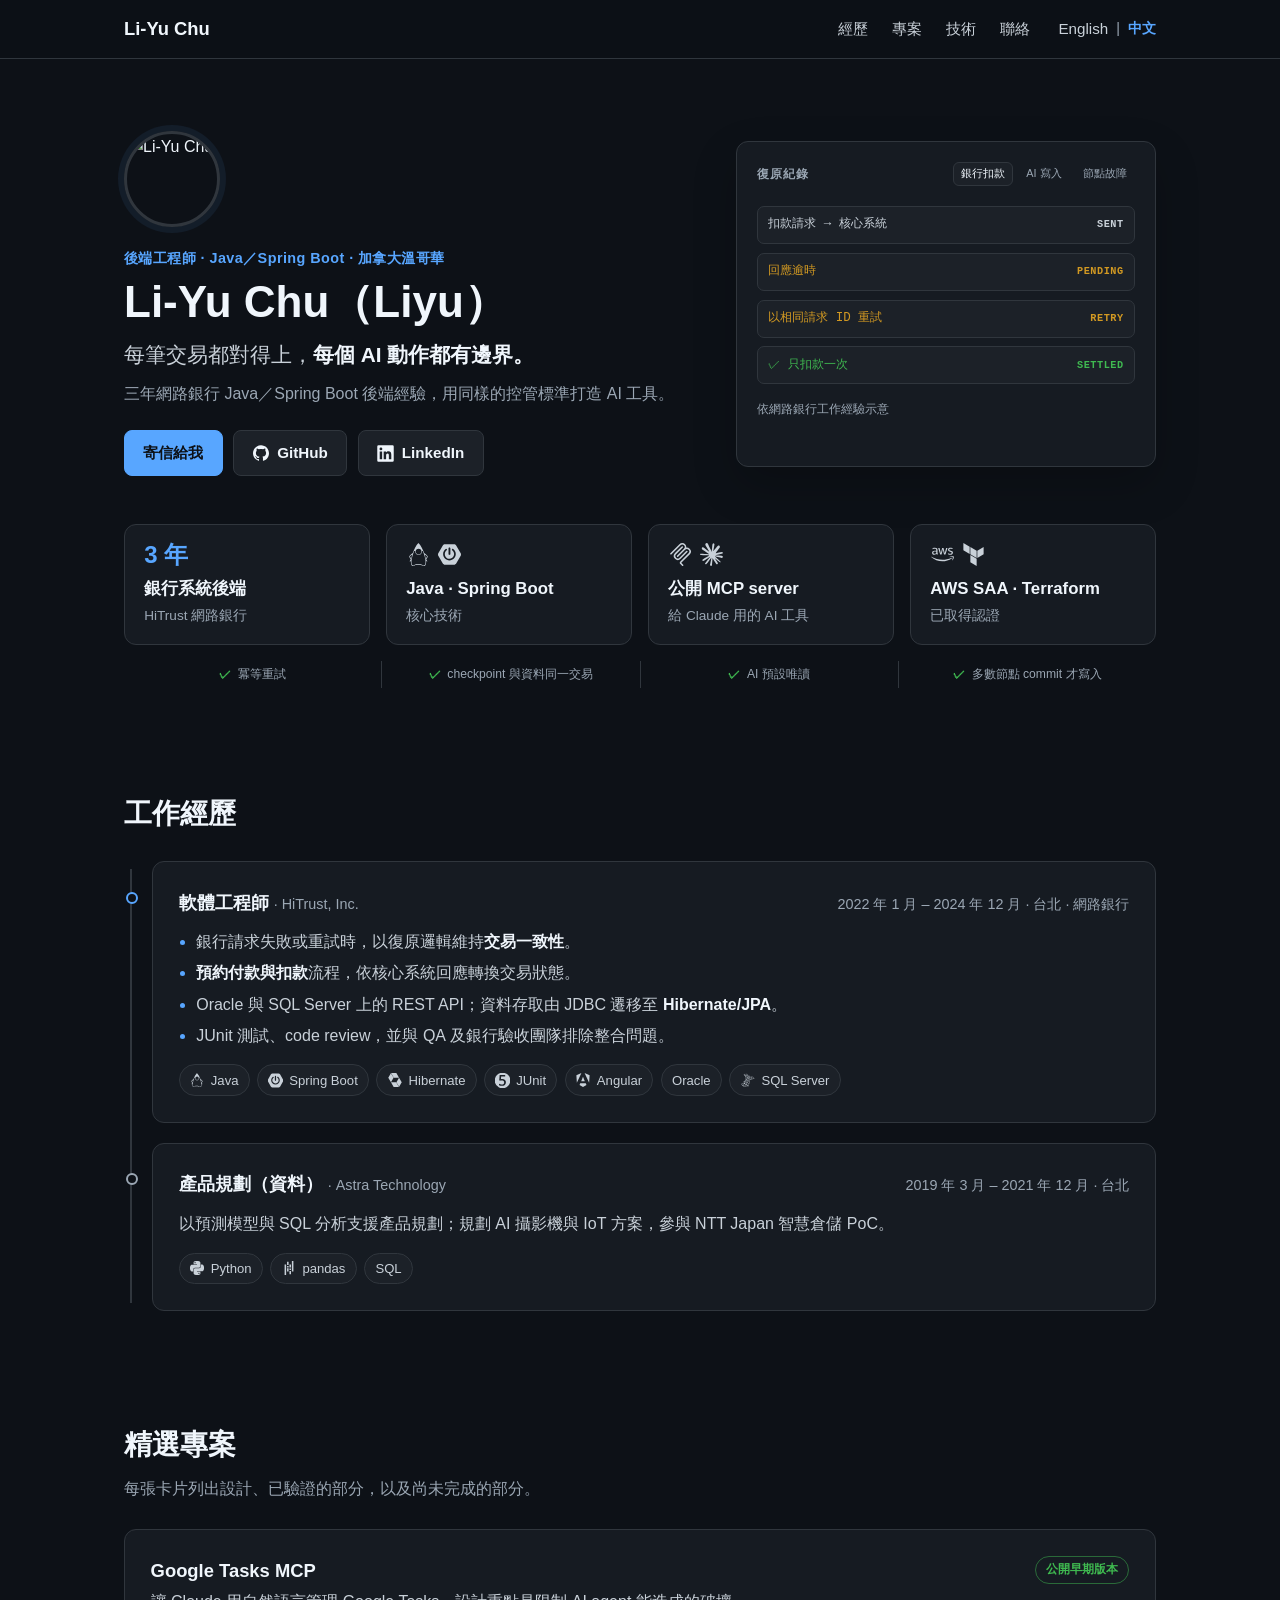
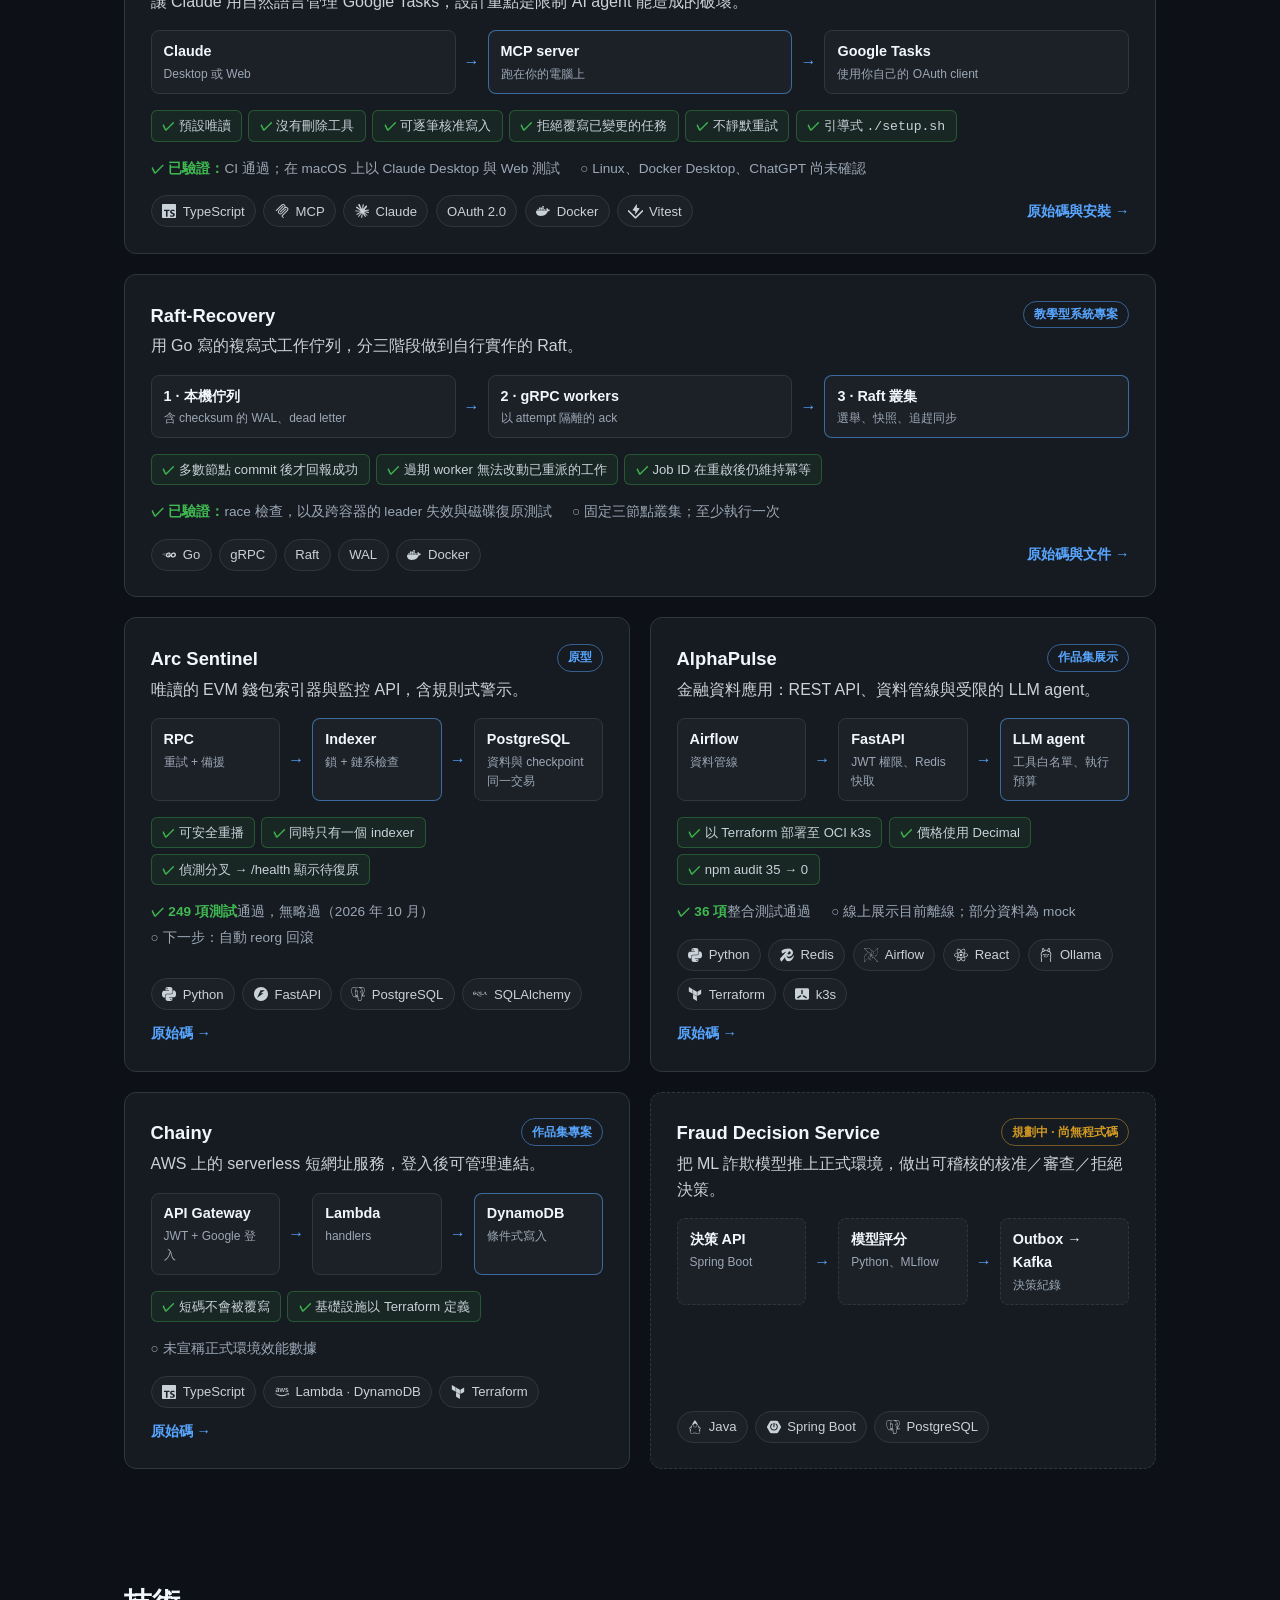
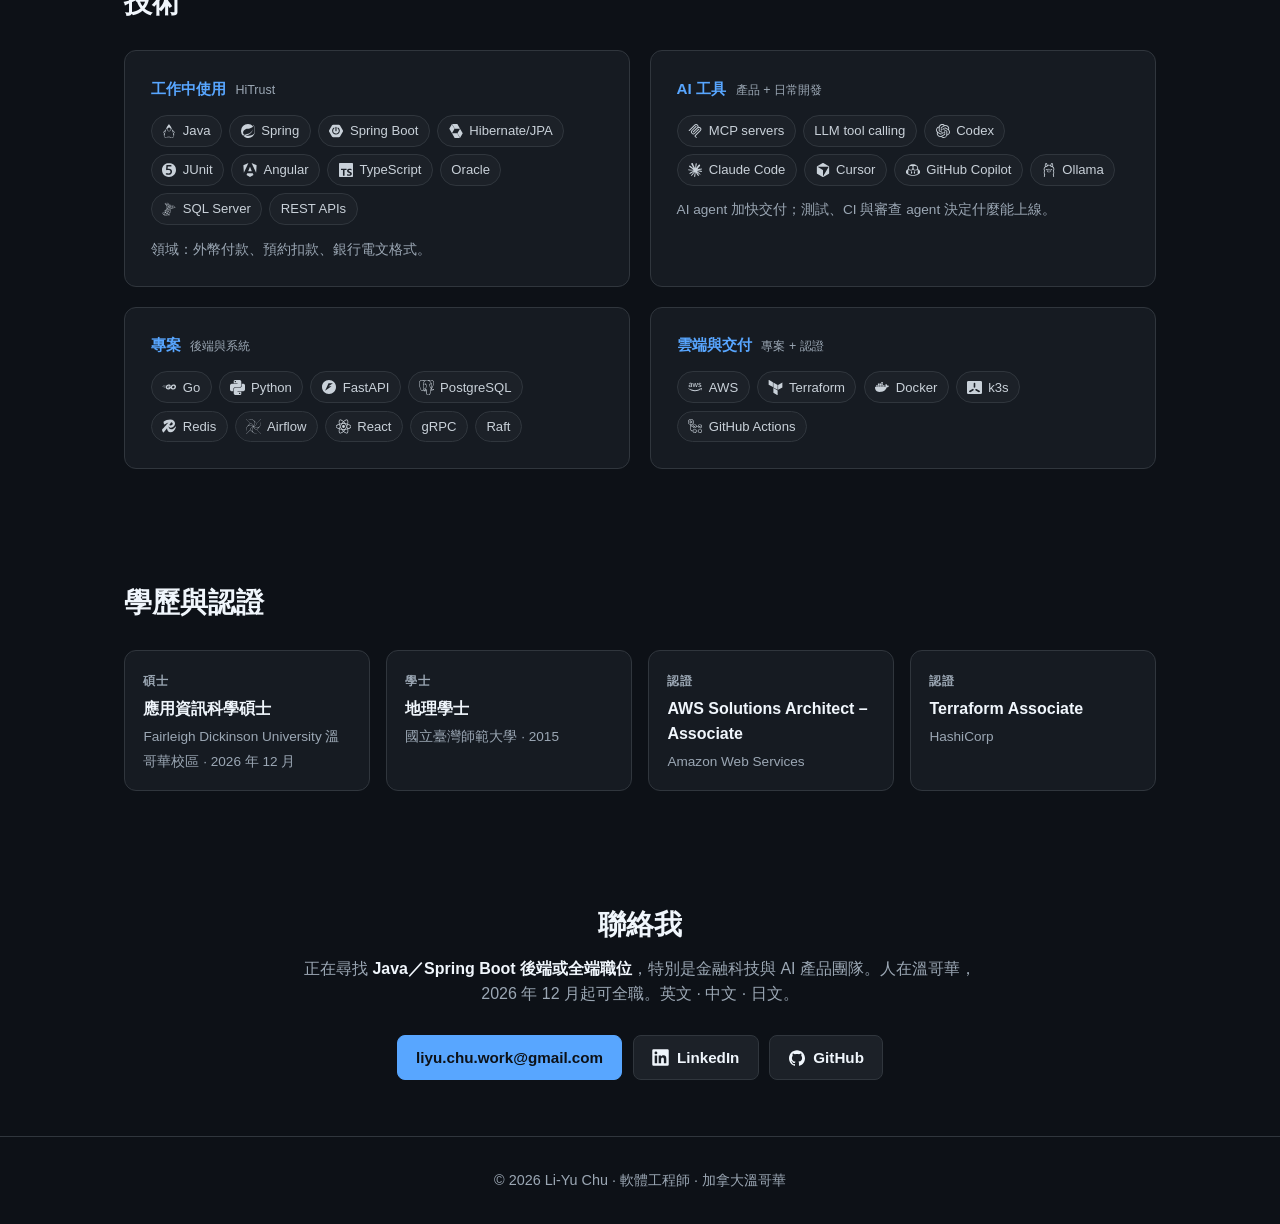
==== commit d61d0f13: "feat: implement transaction log hero Implements docs/hero-visual-spec.md. Committed by Claude becaus" ====
--- a/website/index-zh.html
+++ b/website/index-zh.html
@@ -18,6 +18,7 @@
   <meta property="og:locale" content="zh_TW" />
   <meta property="og:image" content="https://luichu.dev/assets/images/profile/avatar.jpg" />
   <link rel="stylesheet" href="assets/css/site.css" />
+  <script src="assets/js/hero.js" defer></script>
   <script type="application/ld+json">
 {
   "@context": "https://schema.org",
@@ -62,23 +63,74 @@
     <section class="hero">
       <div class="container">
         <div class="hero-grid">
-          <img src="assets/images/profile/avatar.jpg" alt="Li-Yu Chu" class="profile-image" width="168" height="168" fetchpriority="high">
-          <div>
+          <div class="hero-copy">
+            <img src="assets/images/profile/avatar.jpg" alt="Li-Yu Chu" class="profile-image" width="96" height="96" fetchpriority="high">
             <p class="eyebrow">後端工程師 · Java／Spring Boot · 加拿大溫哥華</p>
             <h1>Li-Yu Chu（Liyu）</h1>
-            <p class="headline">我用 Java 與 Spring Boot 打造<strong>可靠的後端系統</strong>，也做讓人能安全使用的 <strong>AI 工具</strong>。</p>
+            <p class="headline">每筆交易都對得上，<strong>每個 AI 動作都有邊界。</strong></p>
+            <p class="lead">三年網路銀行 Java／Spring Boot 後端經驗，用同樣的控管標準打造 AI 工具。</p>
             <div class="cta-buttons">
               <a href="mailto:liyu.chu.work@gmail.com" class="btn btn-primary">寄信給我</a>
               <a href="https://github.com/ChuLiYu" class="btn"><span class="ico i-github" aria-hidden="true"></span>GitHub</a>
               <a href="https://linkedin.com/in/chuliyu" class="btn"><span class="ico i-linkedin" aria-hidden="true"></span>LinkedIn</a>
             </div>
           </div>
+          <article class="recovery-card" data-recovery-card aria-label="復原紀錄">
+            <div class="recovery-card-head">
+              <p class="recovery-label">復原紀錄</p>
+              <div class="recovery-tabs" aria-label="復原情境">
+                <button type="button" aria-pressed="true" data-scenario-button="0">銀行扣款</button>
+                <button type="button" aria-pressed="false" data-scenario-button="1">AI 寫入</button>
+                <button type="button" aria-pressed="false" data-scenario-button="2">節點故障</button>
+              </div>
+            </div>
+            <div class="recovery-content" data-recovery-content>
+              <div class="recovery-lines">
+                <div class="recovery-line"><span>扣款請求 → 核心系統</span><span class="recovery-state">SENT</span></div>
+                <div class="recovery-line is-amber"><span>回應逾時</span><span class="recovery-state">PENDING</span></div>
+                <div class="recovery-line is-amber"><span>以相同請求 ID 重試</span><span class="recovery-state">RETRY</span></div>
+                <div class="recovery-line is-green"><span>✓ 只扣款一次</span><span class="recovery-state">SETTLED</span></div>
+              </div>
+              <p class="recovery-source">依網路銀行工作經驗示意</p>
+            </div>
+            <template data-recovery-scenario="0">
+              <div class="recovery-lines">
+                <div class="recovery-line"><span>扣款請求 → 核心系統</span><span class="recovery-state">SENT</span></div>
+                <div class="recovery-line is-amber"><span>回應逾時</span><span class="recovery-state">PENDING</span></div>
+                <div class="recovery-line is-amber"><span>以相同請求 ID 重試</span><span class="recovery-state">RETRY</span></div>
+                <div class="recovery-line is-green"><span>✓ 只扣款一次</span><span class="recovery-state">SETTLED</span></div>
+              </div>
+              <p class="recovery-source">依網路銀行工作經驗示意</p>
+            </template>
+            <template data-recovery-scenario="1">
+              <div class="recovery-lines">
+                <div class="recovery-line"><span>Claude：將「繳房租」標為完成</span><span class="recovery-state">REQUEST</span></div>
+                <div class="recovery-line is-amber"><span>任務在讀取後已被修改</span><span class="recovery-state">CONFLICT</span></div>
+                <div class="recovery-line is-green"><span>✓ 拒絕寫入，未覆蓋任何資料</span><span class="recovery-state">SAFE</span></div>
+              </div>
+              <p class="recovery-source"><a href="https://github.com/ChuLiYu/google-tasks-mcp">Google Tasks MCP</a></p>
+            </template>
+            <template data-recovery-scenario="2">
+              <div class="recovery-lines">
+                <div class="recovery-line is-amber"><span>leader node-1 無回應</span><span class="recovery-state">DOWN</span></div>
+                <div class="recovery-line is-amber"><span>node-2 當選 leader</span><span class="recovery-state">ELECTION</span></div>
+                <div class="recovery-line is-green"><span>✓ 已提交的工作完整保留</span><span class="recovery-state">COMMITTED</span></div>
+              </div>
+              <p class="recovery-source"><a href="https://github.com/ChuLiYu/raft-recovery">Raft-Recovery</a></p>
+            </template>
+          </article>
         </div>
         <div class="facts">
           <div class="fact"><div class="fact-icons"><span class="fact-big">3 年</span></div><span class="fact-value">銀行系統後端</span><span class="fact-label">HiTrust 網路銀行</span></div>
           <div class="fact"><div class="fact-icons"><span class="ico i-java"></span><span class="ico i-springboot"></span></div><span class="fact-value">Java · Spring Boot</span><span class="fact-label">核心技術</span></div>
           <div class="fact"><div class="fact-icons"><span class="ico i-mcp"></span><span class="ico i-claude"></span></div><span class="fact-value">公開 MCP server</span><span class="fact-label">給 Claude 用的 AI 工具</span></div>
           <div class="fact"><div class="fact-icons"><span class="ico i-aws"></span><span class="ico i-terraform"></span></div><span class="fact-value">AWS SAA · Terraform</span><span class="fact-label">已取得認證</span></div>
+        </div>
+        <div class="controls-strip" aria-label="系統控管">
+          <span>冪等重試</span>
+          <span>checkpoint 與資料同一交易</span>
+          <span>AI 預設唯讀</span>
+          <span>多數節點 commit 才寫入</span>
         </div>
       </div>
     </section>
--- a/website/assets/css/site.css
+++ b/website/assets/css/site.css
@@ -90,12 +90,14 @@
 
 /* Hero */
 .hero { padding: 4.5rem 0 3rem; }
-.hero-grid { display: grid; grid-template-columns: 168px 1fr; gap: 2.5rem; align-items: center; }
-.profile-image { width: 168px; height: 168px; border-radius: 50%; object-fit: cover; border: 3px solid var(--border); box-shadow: 0 0 0 6px rgba(88, 166, 255, .08); }
+.hero-grid { display: grid; grid-template-columns: minmax(0, 1fr) minmax(340px, 420px); gap: 3rem; align-items: center; }
+.hero-copy { min-width: 0; }
+.profile-image { display: block; width: 96px; height: 96px; margin-bottom: 1.25rem; border-radius: 50%; object-fit: cover; border: 3px solid var(--border); box-shadow: 0 0 0 6px rgba(88, 166, 255, .08); }
 .eyebrow { color: var(--blue); font-weight: 600; font-size: .9rem; letter-spacing: .03em; margin-bottom: .4rem; }
 .hero h1 { font-size: 2.75rem; line-height: 1.15; margin-bottom: .75rem; }
-.headline { font-size: 1.3rem; font-weight: 500; color: var(--text-2); line-height: 1.5; margin-bottom: 1.5rem; max-width: 680px; }
+.headline { font-size: 1.3rem; font-weight: 500; color: var(--text-2); line-height: 1.5; margin-bottom: .65rem; max-width: 600px; }
 .headline strong { color: var(--text); }
+.lead { color: var(--text-3); max-width: 600px; margin-bottom: 1.5rem; }
 .cta-buttons { display: flex; gap: .65rem; flex-wrap: wrap; }
 .btn {
   display: inline-flex; align-items: center; gap: .5rem; padding: .6rem 1.15rem; border-radius: 8px; text-decoration: none;
@@ -105,6 +107,39 @@
 .btn:hover { border-color: var(--blue); color: var(--blue); }
 .btn-primary { background: var(--blue); border-color: var(--blue); color: var(--bg); }
 .btn-primary:hover { background: transparent; color: var(--blue); }
+
+.recovery-card {
+  min-width: 0; min-height: 326px; padding: 1.25rem;
+  background: var(--bg-card); border: 1px solid var(--border); border-radius: var(--radius);
+  box-shadow: 0 18px 45px rgba(0, 0, 0, .2);
+}
+.recovery-card-head { display: flex; align-items: center; justify-content: space-between; gap: .75rem; margin-bottom: 1.25rem; }
+.recovery-label { flex: none; color: var(--text-3); font-size: .72rem; font-weight: 700; letter-spacing: .08em; text-transform: uppercase; }
+.recovery-tabs { display: none; align-items: center; justify-content: flex-end; gap: .3rem; }
+.js .recovery-tabs { display: flex; }
+.recovery-tabs button {
+  min-width: 0; padding: .28rem .45rem; border: 1px solid transparent; border-radius: 6px;
+  color: var(--text-3); background: transparent; font: inherit; font-size: .68rem; line-height: 1.25; cursor: pointer;
+}
+.recovery-tabs button:hover { color: var(--text); border-color: var(--border); }
+.recovery-tabs button[aria-pressed="true"] { color: var(--text); background: var(--bg-raised); border-color: var(--border); }
+.recovery-tabs button:focus-visible { outline: 2px solid var(--blue); outline-offset: 2px; }
+.recovery-content { font-family: ui-monospace, SFMono-Regular, Menlo, monospace; }
+.recovery-lines { display: grid; gap: .55rem; }
+.recovery-line {
+  display: grid; grid-template-columns: minmax(0, 1fr) auto; align-items: baseline; gap: .75rem;
+  padding: .58rem .65rem; color: var(--text-2); background: var(--bg-raised); border: 1px solid var(--border); border-radius: 7px;
+  font-size: .78rem; line-height: 1.4;
+}
+.recovery-line > :first-child { min-width: 0; overflow-wrap: anywhere; }
+.recovery-line.is-amber { color: var(--amber); }
+.recovery-line.is-green { color: var(--green); }
+.recovery-state { font-size: .64rem; font-weight: 700; letter-spacing: .05em; }
+.recovery-content.is-animating .recovery-line { opacity: 0; transform: translateY(4px); transition: opacity .22s ease, transform .22s ease; }
+.recovery-content.is-animating .recovery-line.is-visible { opacity: 1; transform: translateY(0); }
+.recovery-source { min-height: 1.2em; margin-top: 1rem; color: var(--text-3); font-family: -apple-system, BlinkMacSystemFont, 'Segoe UI', Roboto, 'Noto Sans TC', 'PingFang TC', sans-serif; font-size: .72rem; }
+.recovery-source a { color: var(--text-3); text-underline-offset: 2px; }
+.recovery-source a:hover { color: var(--blue); }
 
 .facts { display: grid; grid-template-columns: repeat(4, 1fr); gap: 1rem; margin-top: 3rem; }
 .fact { background: var(--bg-card); border: 1px solid var(--border); border-radius: var(--radius); padding: 1.1rem 1.2rem; }
@@ -112,6 +147,10 @@
 .fact-big { font-size: 1.5rem; font-weight: 700; line-height: 1; color: var(--blue); }
 .fact-value { display: block; font-weight: 700; font-size: 1.05rem; color: var(--text); }
 .fact-label { display: block; color: var(--text-3); font-size: .85rem; margin-top: .1rem; }
+.controls-strip { display: flex; align-items: stretch; margin-top: 1rem; color: var(--text-3); font-size: .76rem; }
+.controls-strip span { flex: 1 1 0; min-width: 0; padding: .25rem .9rem; text-align: center; }
+.controls-strip span + span { border-left: 1px solid var(--border); }
+.controls-strip span::before { content: '✓'; margin-right: .4rem; color: var(--green); font-weight: 700; }
 
 /* Sections */
 .section { padding: 3.5rem 0; scroll-margin-top: 4.5rem; }
@@ -211,6 +250,8 @@
 .footer { border-top: 1px solid var(--border); padding: 2rem 0; text-align: center; color: var(--text-3); font-size: .9rem; }
 
 @media (max-width: 860px) {
+  .hero-grid { grid-template-columns: 1fr; gap: 2rem; }
+  .recovery-card { width: 100%; }
   .facts, .creds { grid-template-columns: repeat(2, 1fr); }
   .projects-grid, .stack-grid { grid-template-columns: 1fr; }
 }
@@ -218,13 +259,23 @@
   .header { position: static; }
   .section { scroll-margin-top: 0; }
   .hero { padding-top: 2.5rem; }
-  .hero-grid { grid-template-columns: 1fr; gap: 1.25rem; }
-  .profile-image { width: 104px; height: 104px; }
+  .hero-grid { gap: 1.5rem; }
   .hero h1 { font-size: 2rem; }
   .headline { font-size: 1.1rem; }
+  .recovery-card { min-height: 0; padding: 1rem; }
+  .recovery-card-head { align-items: flex-start; flex-direction: column; }
+  .recovery-tabs, .js .recovery-tabs { width: 100%; justify-content: stretch; }
+  .recovery-tabs button { flex: 1 1 0; }
+  .controls-strip { flex-wrap: wrap; }
+  .controls-strip span { flex-basis: 50%; padding: .4rem .6rem; }
+  .controls-strip span:nth-child(odd) { border-left: 0; }
   .nav-links { gap: .9rem; }
   .flow { flex-direction: column; }
   .arrow { transform: rotate(90deg); }
   .node { min-width: 0; }
 }
-@media (prefers-reduced-motion: reduce) { html { scroll-behavior: auto; } * { transition: none !important; } }
+@media (prefers-reduced-motion: reduce) {
+  html { scroll-behavior: auto; }
+  * { transition: none !important; }
+  .recovery-content.is-animating .recovery-line { opacity: 1; transform: none; }
+}
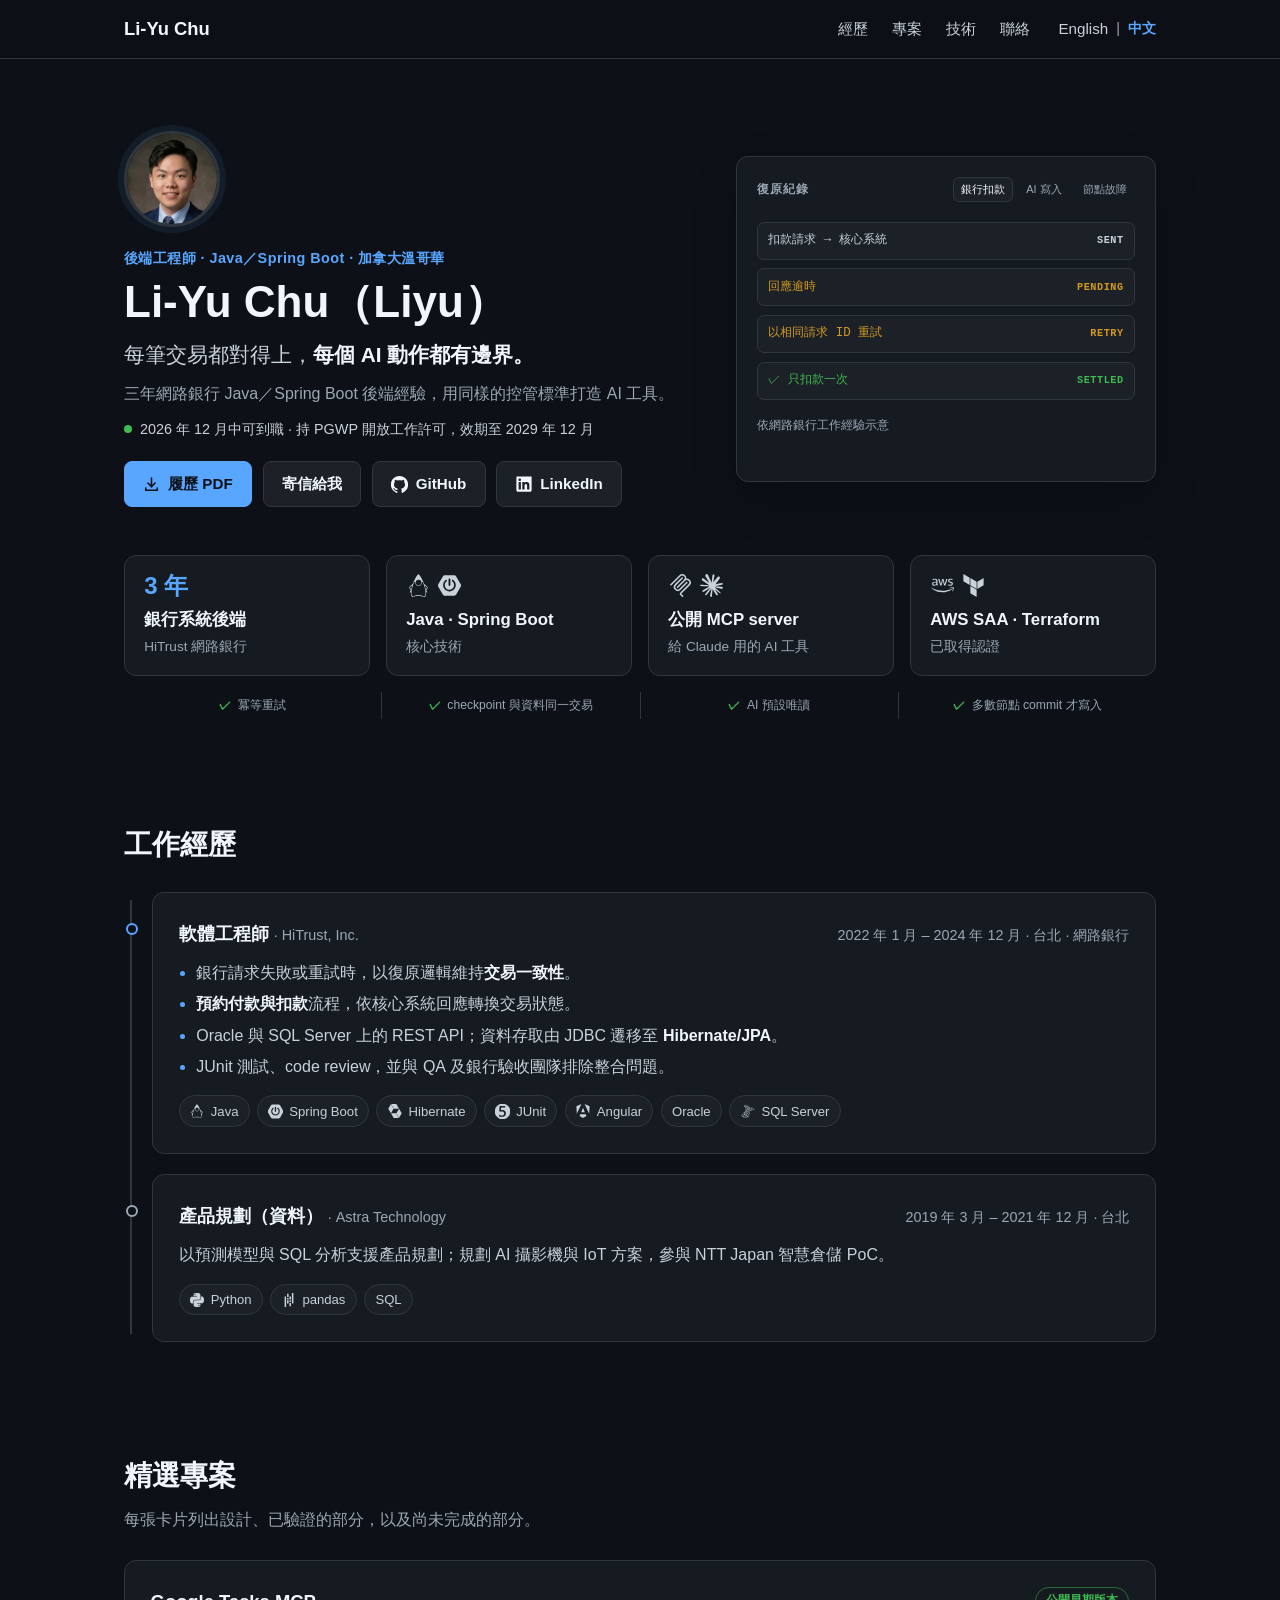
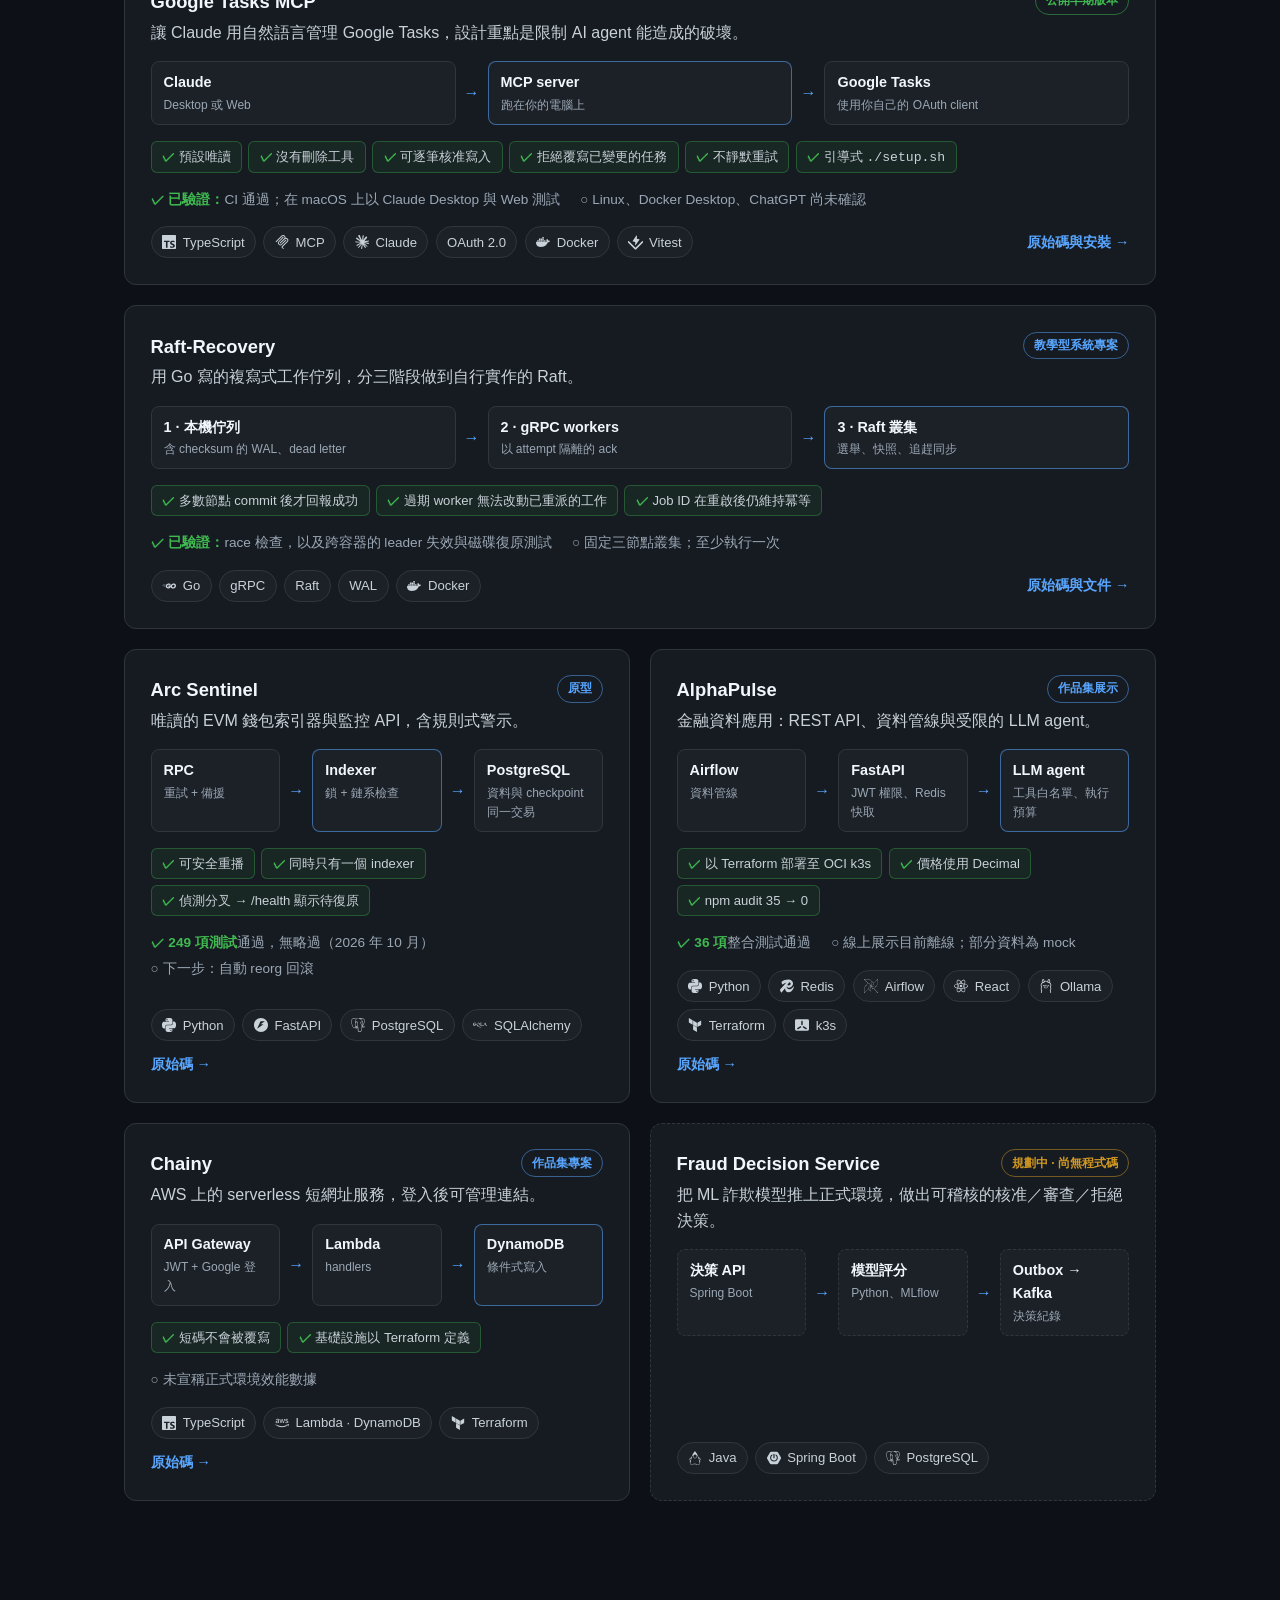
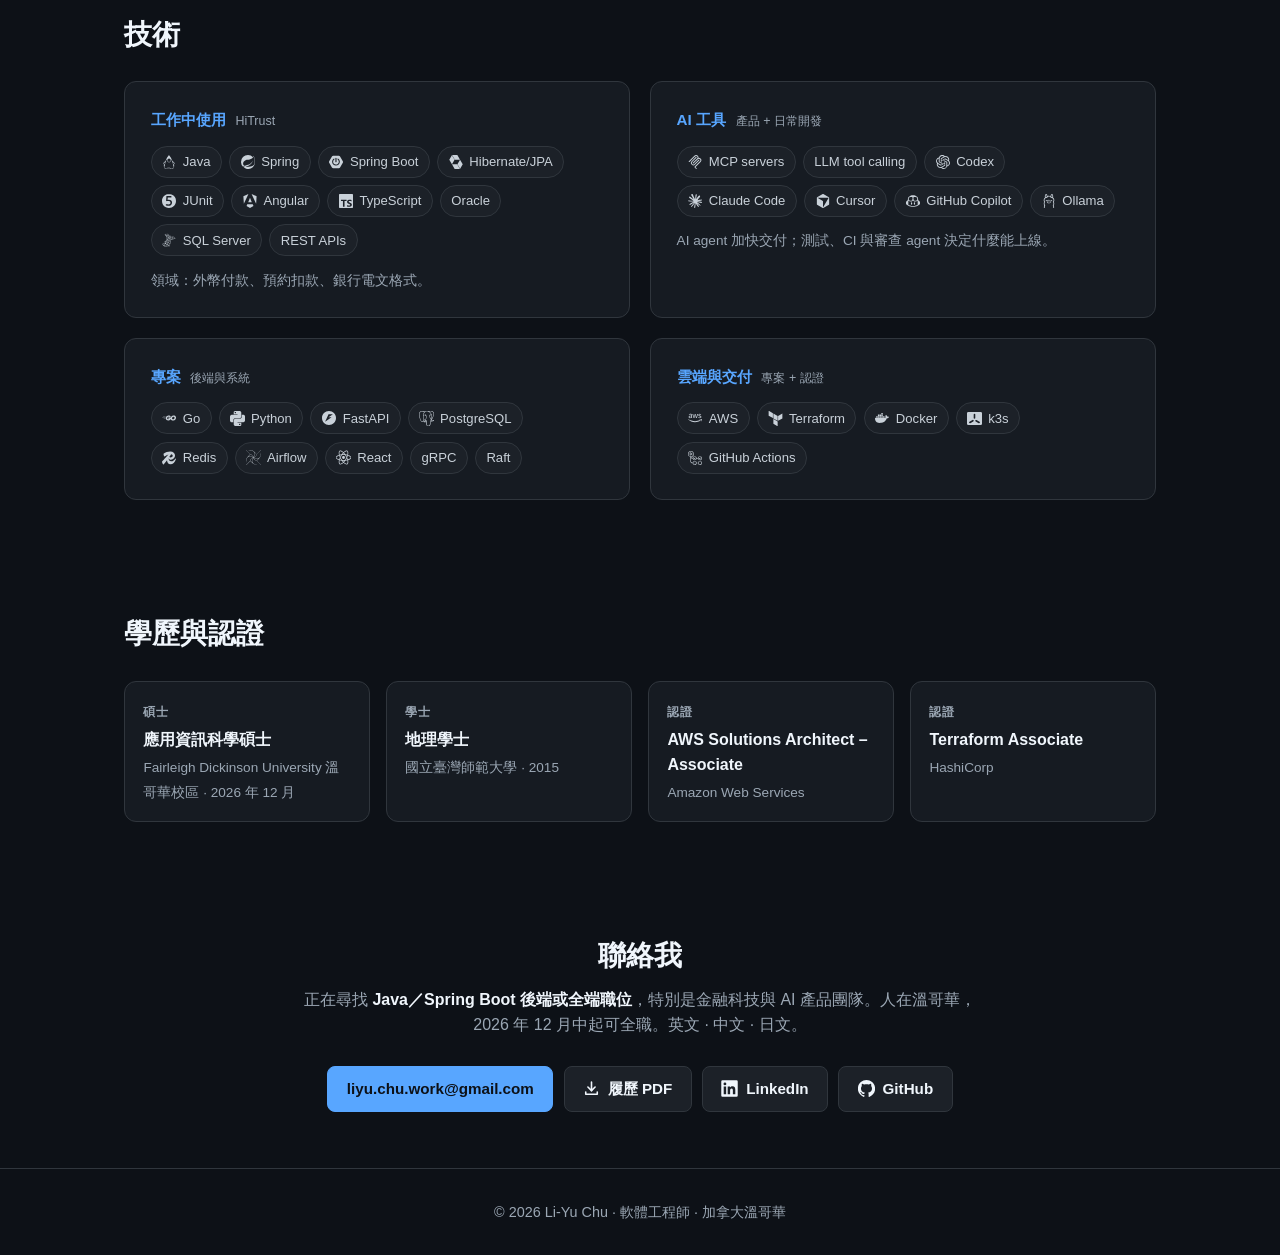
==== commit 7a6d34b2: "Add résumé download and availability line - One-page résumé PDF (no phone number) under assets/resum" ====
--- a/website/index-zh.html
+++ b/website/index-zh.html
@@ -69,8 +69,10 @@
             <h1>Li-Yu Chu（Liyu）</h1>
             <p class="headline">每筆交易都對得上，<strong>每個 AI 動作都有邊界。</strong></p>
             <p class="lead">三年網路銀行 Java／Spring Boot 後端經驗，用同樣的控管標準打造 AI 工具。</p>
+            <p class="availability"><span class="dot" aria-hidden="true"></span>2026 年 12 月中可到職 · 持 PGWP 開放工作許可，效期至 2029 年 12 月</p>
             <div class="cta-buttons">
-              <a href="mailto:liyu.chu.work@gmail.com" class="btn btn-primary">寄信給我</a>
+              <a href="assets/resume/LiYu_Chu_Resume.pdf" class="btn btn-primary" target="_blank" rel="noopener"><span class="ico i-download" aria-hidden="true"></span>履歷 PDF</a>
+              <a href="mailto:liyu.chu.work@gmail.com" class="btn">寄信給我</a>
               <a href="https://github.com/ChuLiYu" class="btn"><span class="ico i-github" aria-hidden="true"></span>GitHub</a>
               <a href="https://linkedin.com/in/chuliyu" class="btn"><span class="ico i-linkedin" aria-hidden="true"></span>LinkedIn</a>
             </div>
@@ -440,9 +442,10 @@
     <section id="contact" class="section contact">
       <div class="container">
         <h2 class="section-title">聯絡我</h2>
-        <p class="section-intro">正在尋找 <strong>Java／Spring Boot 後端或全端職位</strong>，特別是金融科技與 AI 產品團隊。人在溫哥華，2026 年 12 月起可全職。英文 · 中文 · 日文。</p>
+        <p class="section-intro">正在尋找 <strong>Java／Spring Boot 後端或全端職位</strong>，特別是金融科技與 AI 產品團隊。人在溫哥華，2026 年 12 月中起可全職。英文 · 中文 · 日文。</p>
         <div class="cta-buttons">
           <a href="mailto:liyu.chu.work@gmail.com" class="btn btn-primary">liyu.chu.work@gmail.com</a>
+          <a href="assets/resume/LiYu_Chu_Resume.pdf" class="btn" target="_blank" rel="noopener"><span class="ico i-download" aria-hidden="true"></span>履歷 PDF</a>
           <a href="https://linkedin.com/in/chuliyu" class="btn"><span class="ico i-linkedin" aria-hidden="true"></span>LinkedIn</a>
           <a href="https://github.com/ChuLiYu" class="btn"><span class="ico i-github" aria-hidden="true"></span>GitHub</a>
         </div>
--- a/website/assets/css/site.css
+++ b/website/assets/css/site.css
@@ -71,6 +71,7 @@
 .i-mcp { --i: url(../icons/mcp.svg); --c: #f0f6fc; }
 .i-github { --i: url(../icons/github.svg); --c: #f0f6fc; }
 .i-linkedin { --i: url(../icons/linkedin.svg); --c: #0a66c2; }
+.i-download { --i: url(../icons/download.svg); }
 
 /* Header */
 .header {
@@ -98,6 +99,8 @@
 .headline { font-size: 1.3rem; font-weight: 500; color: var(--text-2); line-height: 1.5; margin-bottom: .65rem; max-width: 600px; }
 .headline strong { color: var(--text); }
 .lead { color: var(--text-3); max-width: 600px; margin-bottom: 1.5rem; }
+.availability { color: var(--text-2); font-size: .9rem; margin: -.75rem 0 1.25rem; }
+.availability .dot { display: inline-block; width: .5rem; height: .5rem; margin-right: .5rem; border-radius: 50%; background: var(--green); vertical-align: .08em; }
 .cta-buttons { display: flex; gap: .65rem; flex-wrap: wrap; }
 .btn {
   display: inline-flex; align-items: center; gap: .5rem; padding: .6rem 1.15rem; border-radius: 8px; text-decoration: none;
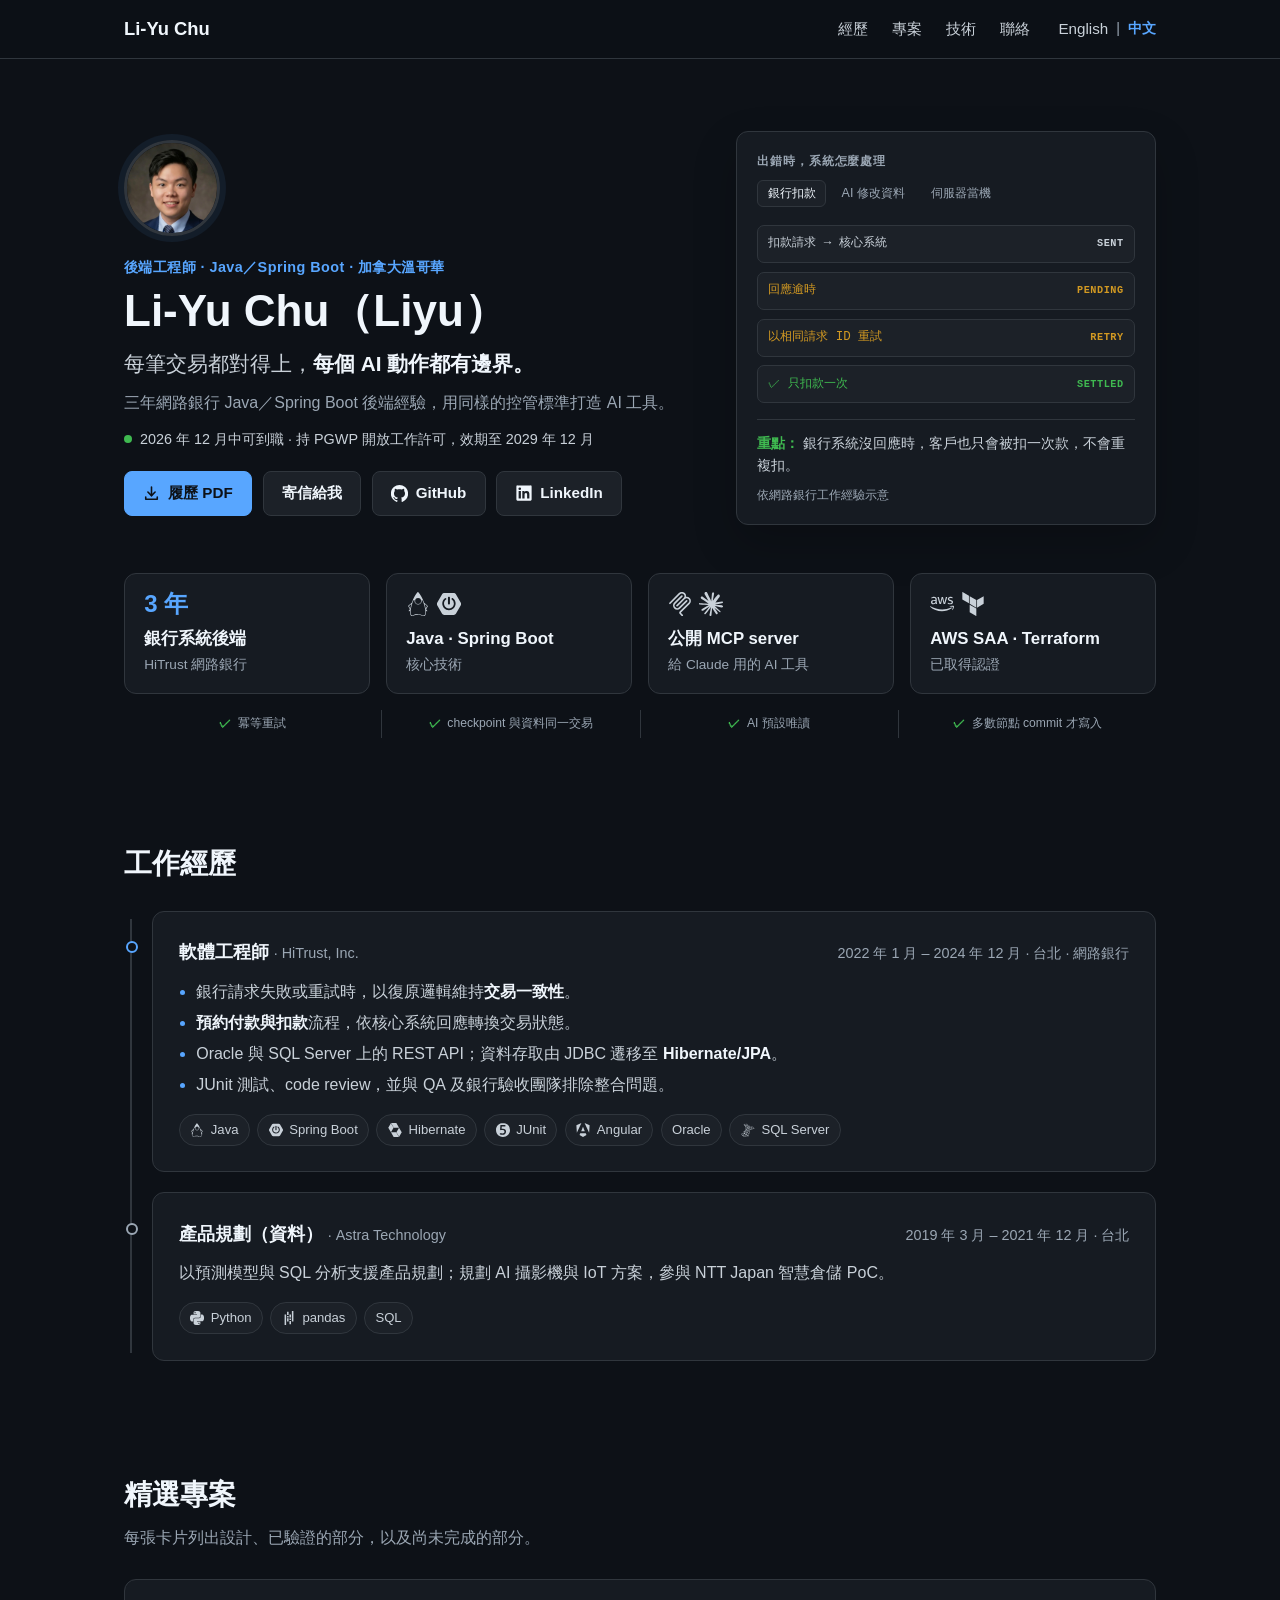
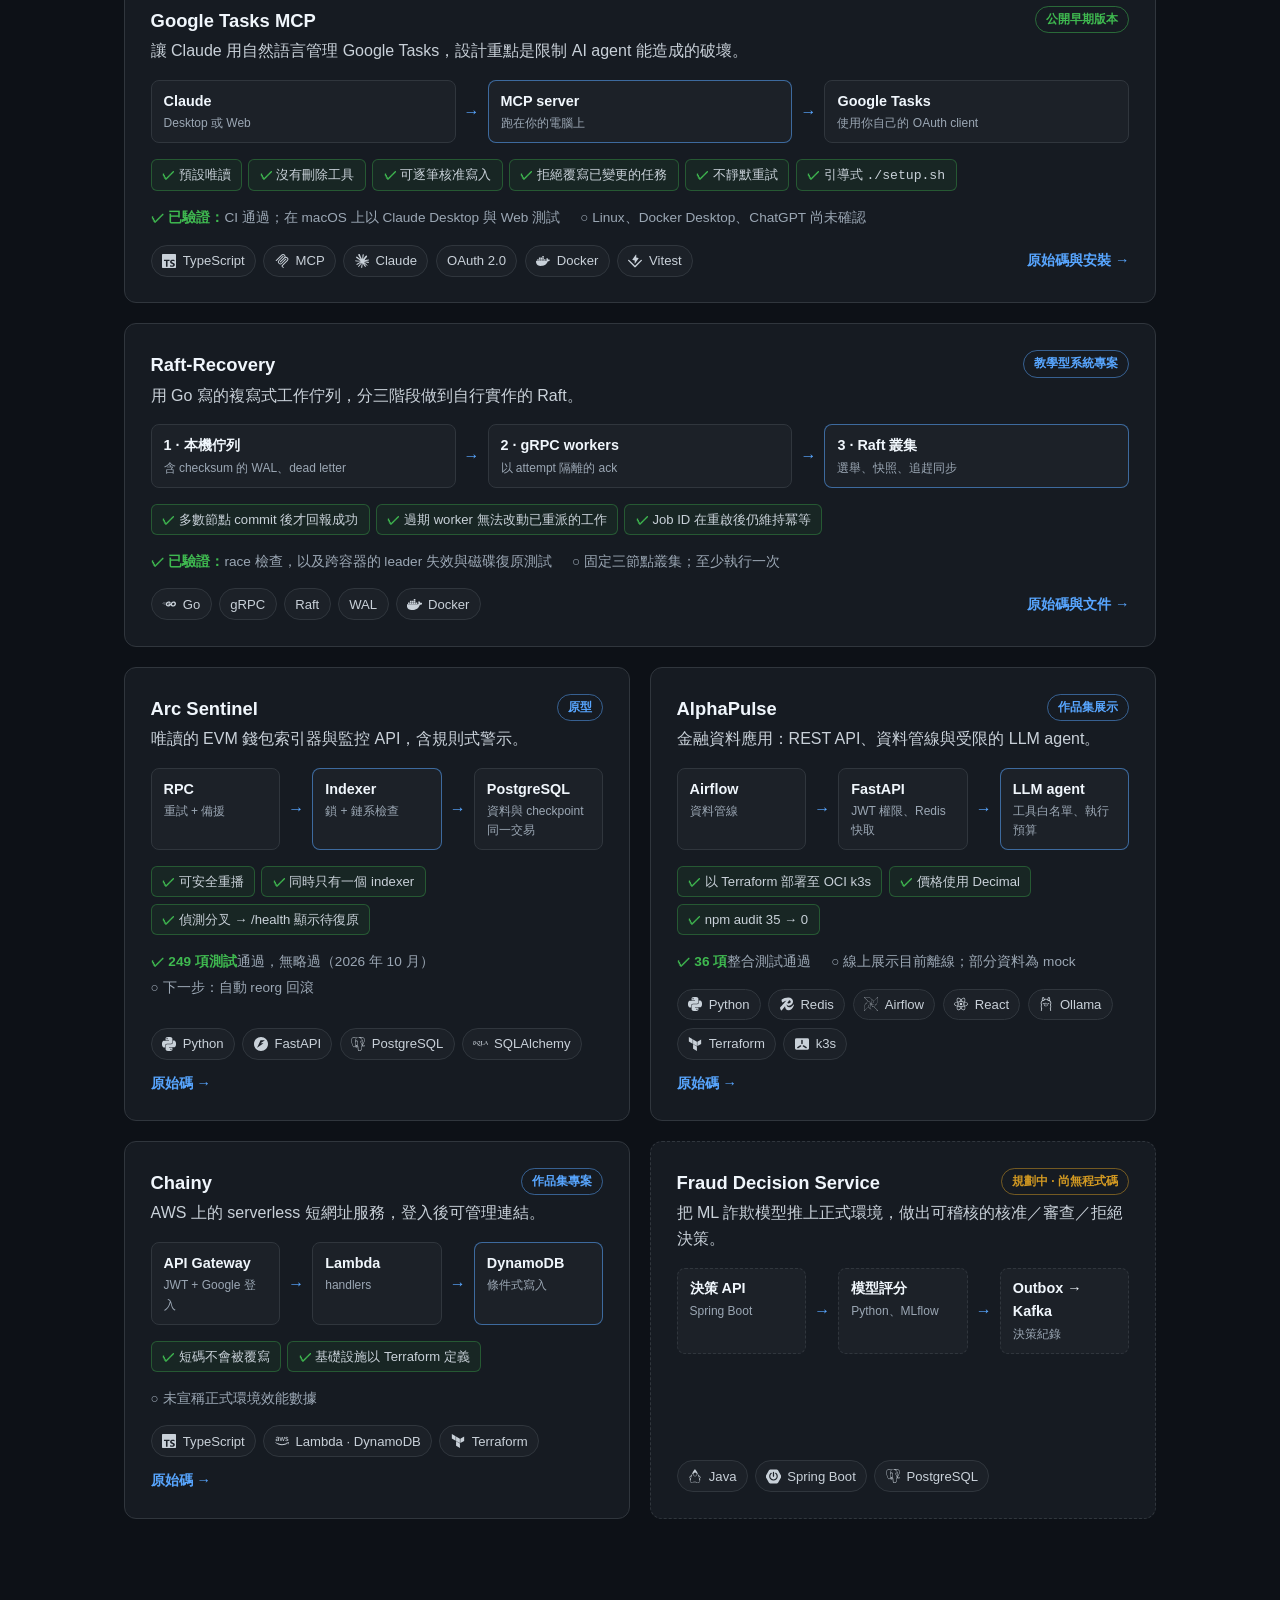
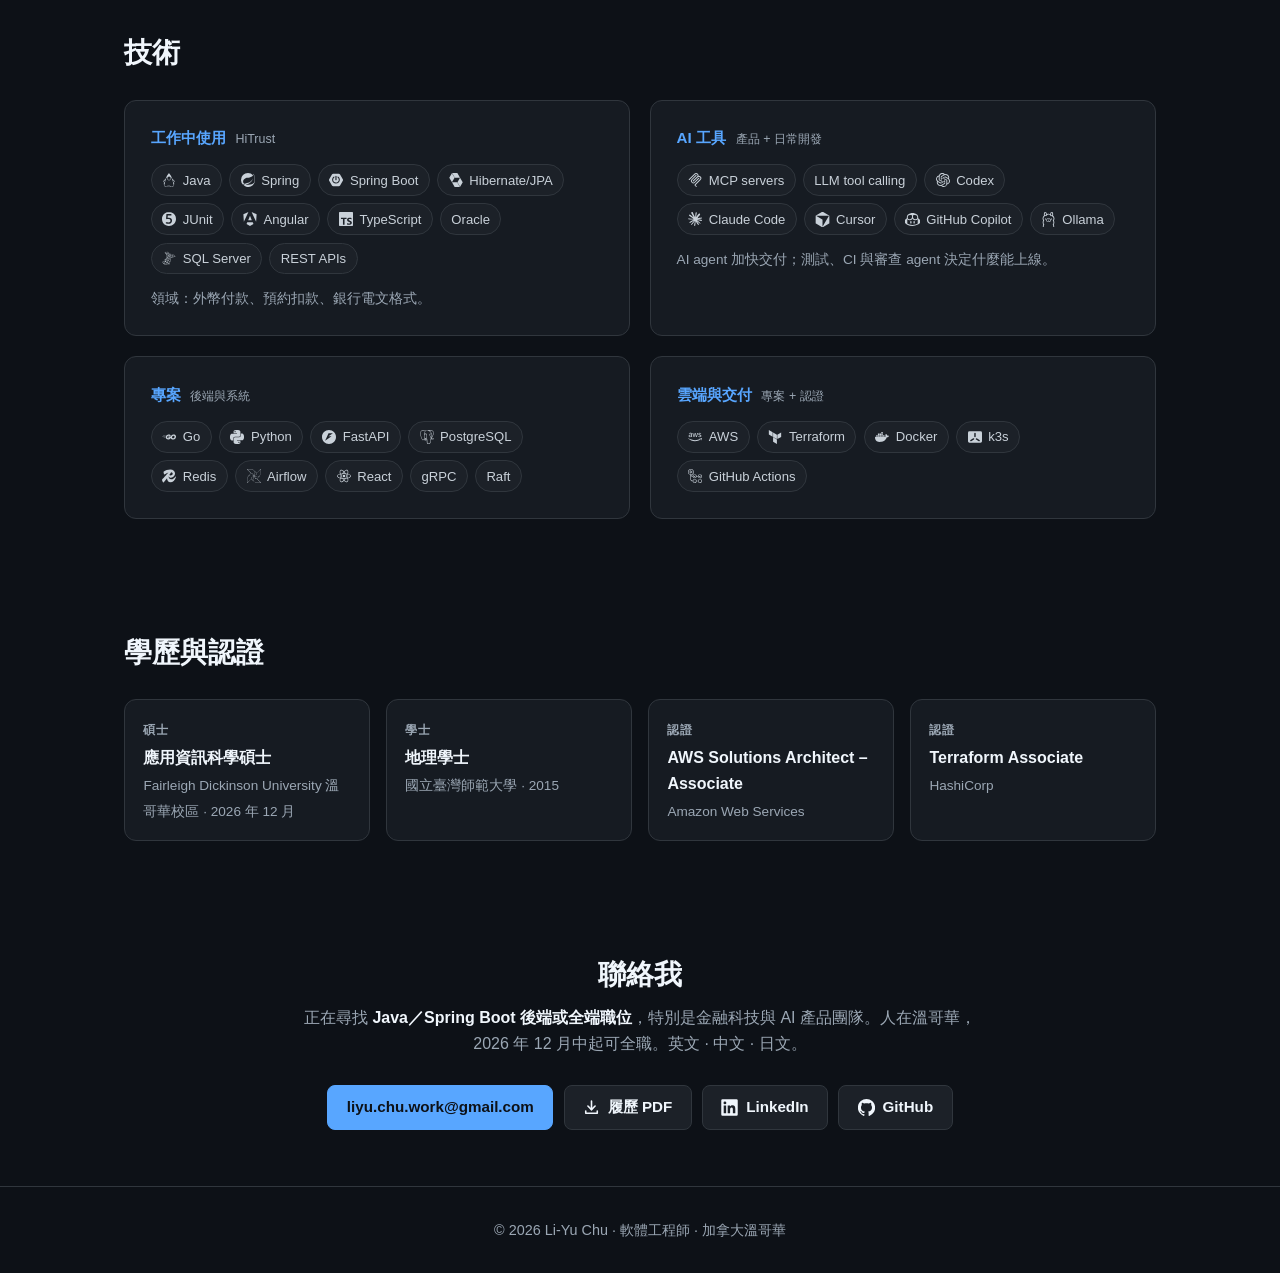
==== commit 354be158: "Plain-language hero card, favicon and share previews - Card retitled "When something fails" with pla" ====
--- a/website/index-zh.html
+++ b/website/index-zh.html
@@ -3,8 +3,8 @@
 <head>
   <meta charset="utf-8" />
   <meta name="viewport" content="width=device-width,initial-scale=1" />
-  <title>Li-Yu Chu | Java／Spring Boot 後端工程師 — 銀行系統、可靠系統與 AI 工具</title>
-  <meta name="description" content="居住於加拿大溫哥華的後端工程師，具三年以 Java 與 Spring Boot 開發網路銀行軟體的經驗。實際推出 AI 工具（包含公開的 Claude MCP server），並以 Go、Python、TypeScript 打造可靠系統。" />
+  <title>Li-Yu Chu | 溫哥華 Java／Spring Boot 後端工程師</title>
+  <meta name="description" content="人在溫哥華的後端工程師，三年以 Java 與 Spring Boot 開發網路銀行系統，用同樣的控管標準打造 AI 工具與分散式系統。2026 年 12 月中可到職。" />
   <meta name="keywords" content="Li-Yu Chu, Liyu, Software Engineer, Backend Engineer, Java Developer, Fintech, Java, Spring Boot, AI tools, LLM, Claude, Go, Python, TypeScript, PostgreSQL, Raft, MCP, AWS, Terraform" />
   <meta name="author" content="Li-Yu Chu" />
   <link rel="canonical" href="https://luichu.dev/index-zh.html" />
@@ -13,10 +13,17 @@
   <link rel="alternate" hreflang="x-default" href="https://luichu.dev/" />
   <meta property="og:type" content="profile" />
   <meta property="og:url" content="https://luichu.dev/index-zh.html" />
-  <meta property="og:title" content="Li-Yu Chu | Java／Spring Boot 後端工程師 — 銀行系統、可靠系統與 AI 工具" />
-  <meta property="og:description" content="三年網路銀行軟體開發經驗（Java、Spring Boot）。實際推出 AI 工具，例如公開的 Claude MCP server，並以 Go、Python、TypeScript 打造可靠系統。" />
+  <meta property="og:title" content="Li-Yu Chu — 每筆交易都對得上，每個 AI 動作都有邊界。" />
+  <meta property="og:description" content="三年網路銀行 Java／Spring Boot 後端經驗，用同樣的控管標準打造 AI 工具。人在溫哥華，2026 年 12 月中可到職。" />
   <meta property="og:locale" content="zh_TW" />
-  <meta property="og:image" content="https://luichu.dev/assets/images/profile/avatar.jpg" />
+  <meta property="og:image" content="https://luichu.dev/assets/images/og-zh.png" />
+  <meta property="og:image:width" content="1200" />
+  <meta property="og:image:height" content="630" />
+  <meta property="og:image:alt" content="Li-Yu Chu，後端工程師：每筆交易都對得上，每個 AI 動作都有邊界。" />
+  <meta name="twitter:card" content="summary_large_image" />
+  <link rel="icon" href="/favicon.svg" type="image/svg+xml" />
+  <link rel="icon" href="/favicon-32.png" sizes="32x32" type="image/png" />
+  <link rel="apple-touch-icon" href="/apple-touch-icon.png" />
   <link rel="stylesheet" href="assets/css/site.css" />
   <script src="assets/js/hero.js" defer></script>
   <script type="application/ld+json">
@@ -77,13 +84,13 @@
               <a href="https://linkedin.com/in/chuliyu" class="btn"><span class="ico i-linkedin" aria-hidden="true"></span>LinkedIn</a>
             </div>
           </div>
-          <article class="recovery-card" data-recovery-card aria-label="復原紀錄">
+          <article class="recovery-card" data-recovery-card aria-label="出錯時，系統怎麼處理">
             <div class="recovery-card-head">
-              <p class="recovery-label">復原紀錄</p>
-              <div class="recovery-tabs" aria-label="復原情境">
+              <p class="recovery-label">出錯時，系統怎麼處理</p>
+              <div class="recovery-tabs" aria-label="出錯情境">
                 <button type="button" aria-pressed="true" data-scenario-button="0">銀行扣款</button>
-                <button type="button" aria-pressed="false" data-scenario-button="1">AI 寫入</button>
-                <button type="button" aria-pressed="false" data-scenario-button="2">節點故障</button>
+                <button type="button" aria-pressed="false" data-scenario-button="1">AI 修改資料</button>
+                <button type="button" aria-pressed="false" data-scenario-button="2">伺服器當機</button>
               </div>
             </div>
             <div class="recovery-content" data-recovery-content>
@@ -93,6 +100,7 @@
                 <div class="recovery-line is-amber"><span>以相同請求 ID 重試</span><span class="recovery-state">RETRY</span></div>
                 <div class="recovery-line is-green"><span>✓ 只扣款一次</span><span class="recovery-state">SETTLED</span></div>
               </div>
+              <p class="recovery-outcome"><b>重點：</b> 銀行系統沒回應時，客戶也只會被扣一次款，不會重複扣。</p>
               <p class="recovery-source">依網路銀行工作經驗示意</p>
             </div>
             <template data-recovery-scenario="0">
@@ -102,6 +110,7 @@
                 <div class="recovery-line is-amber"><span>以相同請求 ID 重試</span><span class="recovery-state">RETRY</span></div>
                 <div class="recovery-line is-green"><span>✓ 只扣款一次</span><span class="recovery-state">SETTLED</span></div>
               </div>
+              <p class="recovery-outcome"><b>重點：</b> 銀行系統沒回應時，客戶也只會被扣一次款，不會重複扣。</p>
               <p class="recovery-source">依網路銀行工作經驗示意</p>
             </template>
             <template data-recovery-scenario="1">
@@ -110,6 +119,7 @@
                 <div class="recovery-line is-amber"><span>任務在讀取後已被修改</span><span class="recovery-state">CONFLICT</span></div>
                 <div class="recovery-line is-green"><span>✓ 拒絕寫入，未覆蓋任何資料</span><span class="recovery-state">SAFE</span></div>
               </div>
+              <p class="recovery-outcome"><b>重點：</b> 你剛改過的資料，AI 不會拿舊版本蓋掉。</p>
               <p class="recovery-source"><a href="https://github.com/ChuLiYu/google-tasks-mcp">Google Tasks MCP</a></p>
             </template>
             <template data-recovery-scenario="2">
@@ -118,6 +128,7 @@
                 <div class="recovery-line is-amber"><span>node-2 當選 leader</span><span class="recovery-state">ELECTION</span></div>
                 <div class="recovery-line is-green"><span>✓ 已提交的工作完整保留</span><span class="recovery-state">COMMITTED</span></div>
               </div>
+              <p class="recovery-outcome"><b>重點：</b> 一台伺服器掛掉，已完成的工作也不會遺失。</p>
               <p class="recovery-source"><a href="https://github.com/ChuLiYu/raft-recovery">Raft-Recovery</a></p>
             </template>
           </article>
--- a/website/assets/css/site.css
+++ b/website/assets/css/site.css
@@ -116,13 +116,13 @@
   background: var(--bg-card); border: 1px solid var(--border); border-radius: var(--radius);
   box-shadow: 0 18px 45px rgba(0, 0, 0, .2);
 }
-.recovery-card-head { display: flex; align-items: center; justify-content: space-between; gap: .75rem; margin-bottom: 1.25rem; }
+.recovery-card-head { display: flex; flex-direction: column; align-items: flex-start; gap: .6rem; margin-bottom: 1.1rem; }
 .recovery-label { flex: none; color: var(--text-3); font-size: .72rem; font-weight: 700; letter-spacing: .08em; text-transform: uppercase; }
-.recovery-tabs { display: none; align-items: center; justify-content: flex-end; gap: .3rem; }
+.recovery-tabs { display: none; align-items: center; justify-content: flex-start; gap: .3rem; flex-wrap: wrap; }
 .js .recovery-tabs { display: flex; }
 .recovery-tabs button {
-  min-width: 0; padding: .28rem .45rem; border: 1px solid transparent; border-radius: 6px;
-  color: var(--text-3); background: transparent; font: inherit; font-size: .68rem; line-height: 1.25; cursor: pointer;
+  min-width: 0; padding: .3rem .6rem; border: 1px solid transparent; border-radius: 6px;
+  color: var(--text-3); background: transparent; font: inherit; font-size: .78rem; line-height: 1.25; cursor: pointer; white-space: nowrap;
 }
 .recovery-tabs button:hover { color: var(--text); border-color: var(--border); }
 .recovery-tabs button[aria-pressed="true"] { color: var(--text); background: var(--bg-raised); border-color: var(--border); }
@@ -140,7 +140,9 @@
 .recovery-state { font-size: .64rem; font-weight: 700; letter-spacing: .05em; }
 .recovery-content.is-animating .recovery-line { opacity: 0; transform: translateY(4px); transition: opacity .22s ease, transform .22s ease; }
 .recovery-content.is-animating .recovery-line.is-visible { opacity: 1; transform: translateY(0); }
-.recovery-source { min-height: 1.2em; margin-top: 1rem; color: var(--text-3); font-family: -apple-system, BlinkMacSystemFont, 'Segoe UI', Roboto, 'Noto Sans TC', 'PingFang TC', sans-serif; font-size: .72rem; }
+.recovery-outcome { margin-top: 1rem; padding-top: .8rem; border-top: 1px solid var(--border); color: var(--text-2); font-family: -apple-system, BlinkMacSystemFont, 'Segoe UI', Roboto, 'Noto Sans TC', 'PingFang TC', sans-serif; font-size: .9rem; line-height: 1.5; }
+.recovery-outcome b { color: var(--green); font-weight: 600; }
+.recovery-source { min-height: 1.2em; margin-top: .6rem; color: var(--text-3); font-family: -apple-system, BlinkMacSystemFont, 'Segoe UI', Roboto, 'Noto Sans TC', 'PingFang TC', sans-serif; font-size: .72rem; }
 .recovery-source a { color: var(--text-3); text-underline-offset: 2px; }
 .recovery-source a:hover { color: var(--blue); }
 
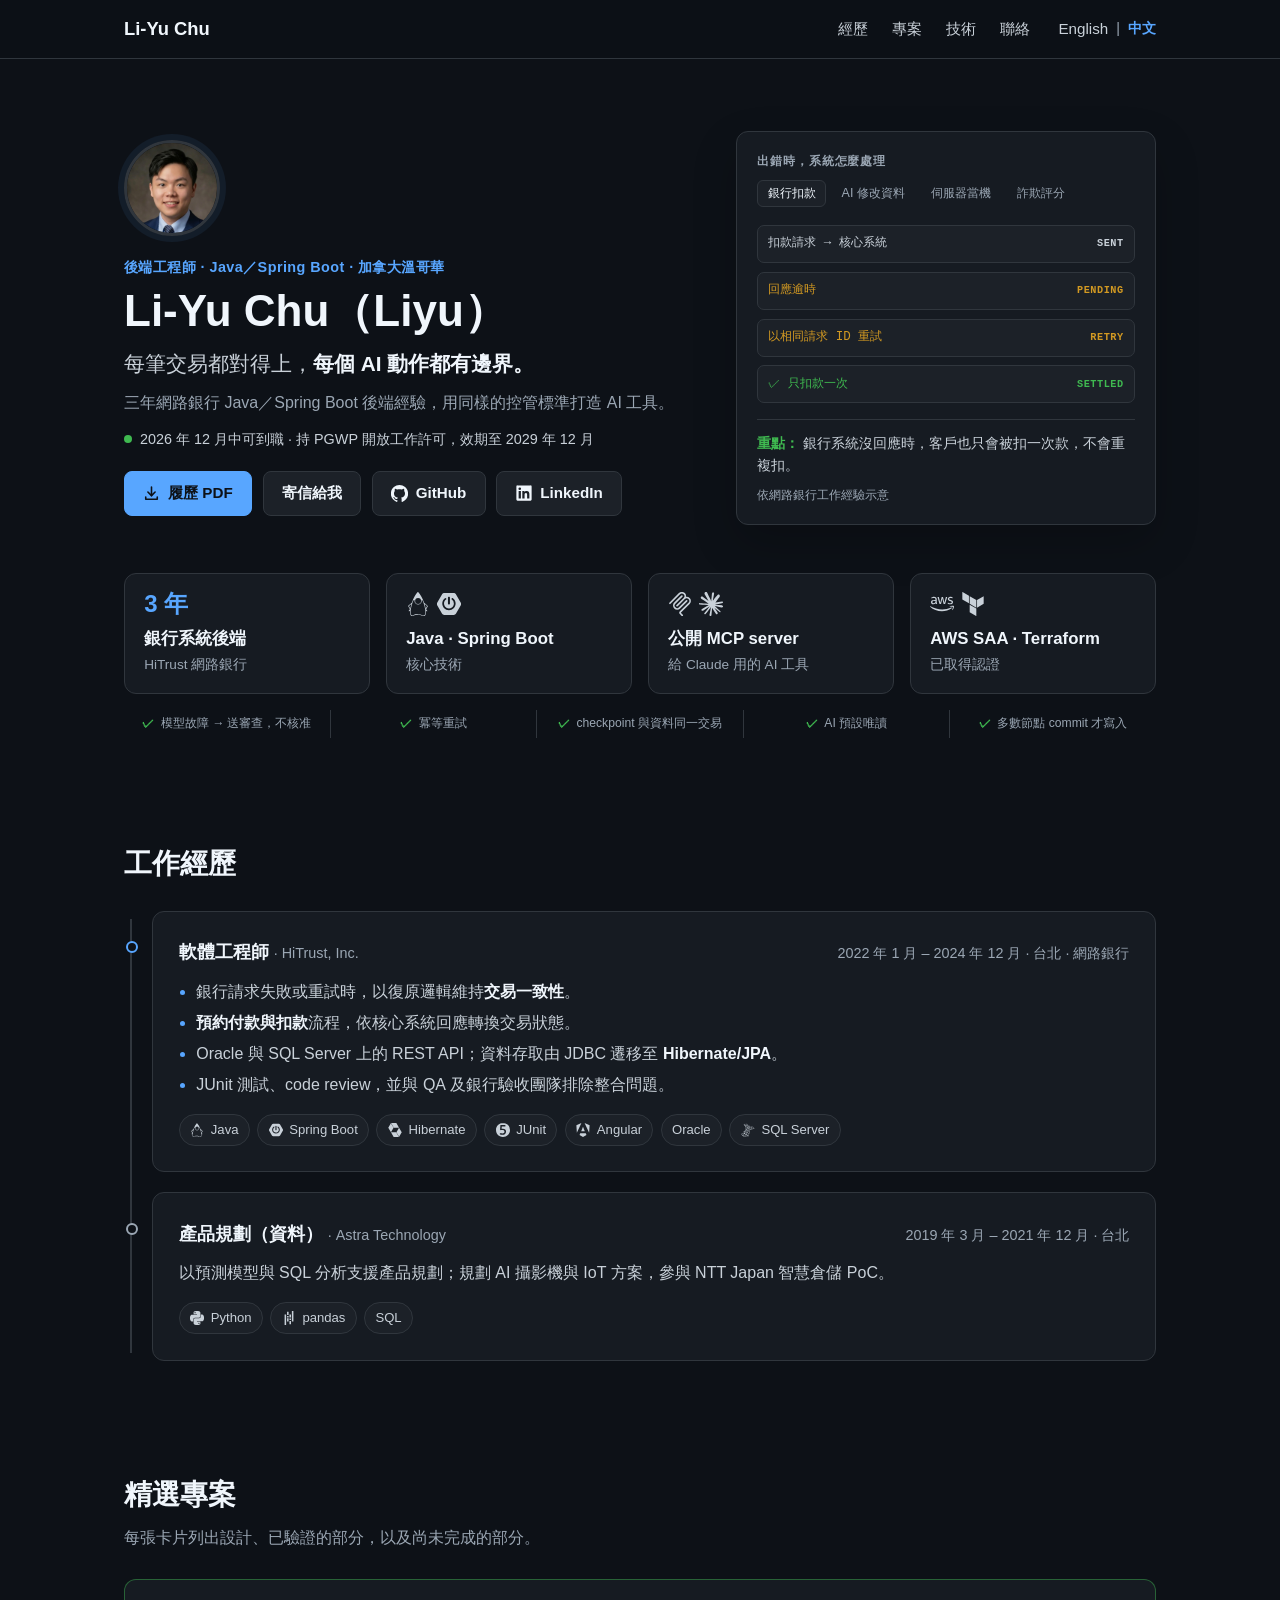
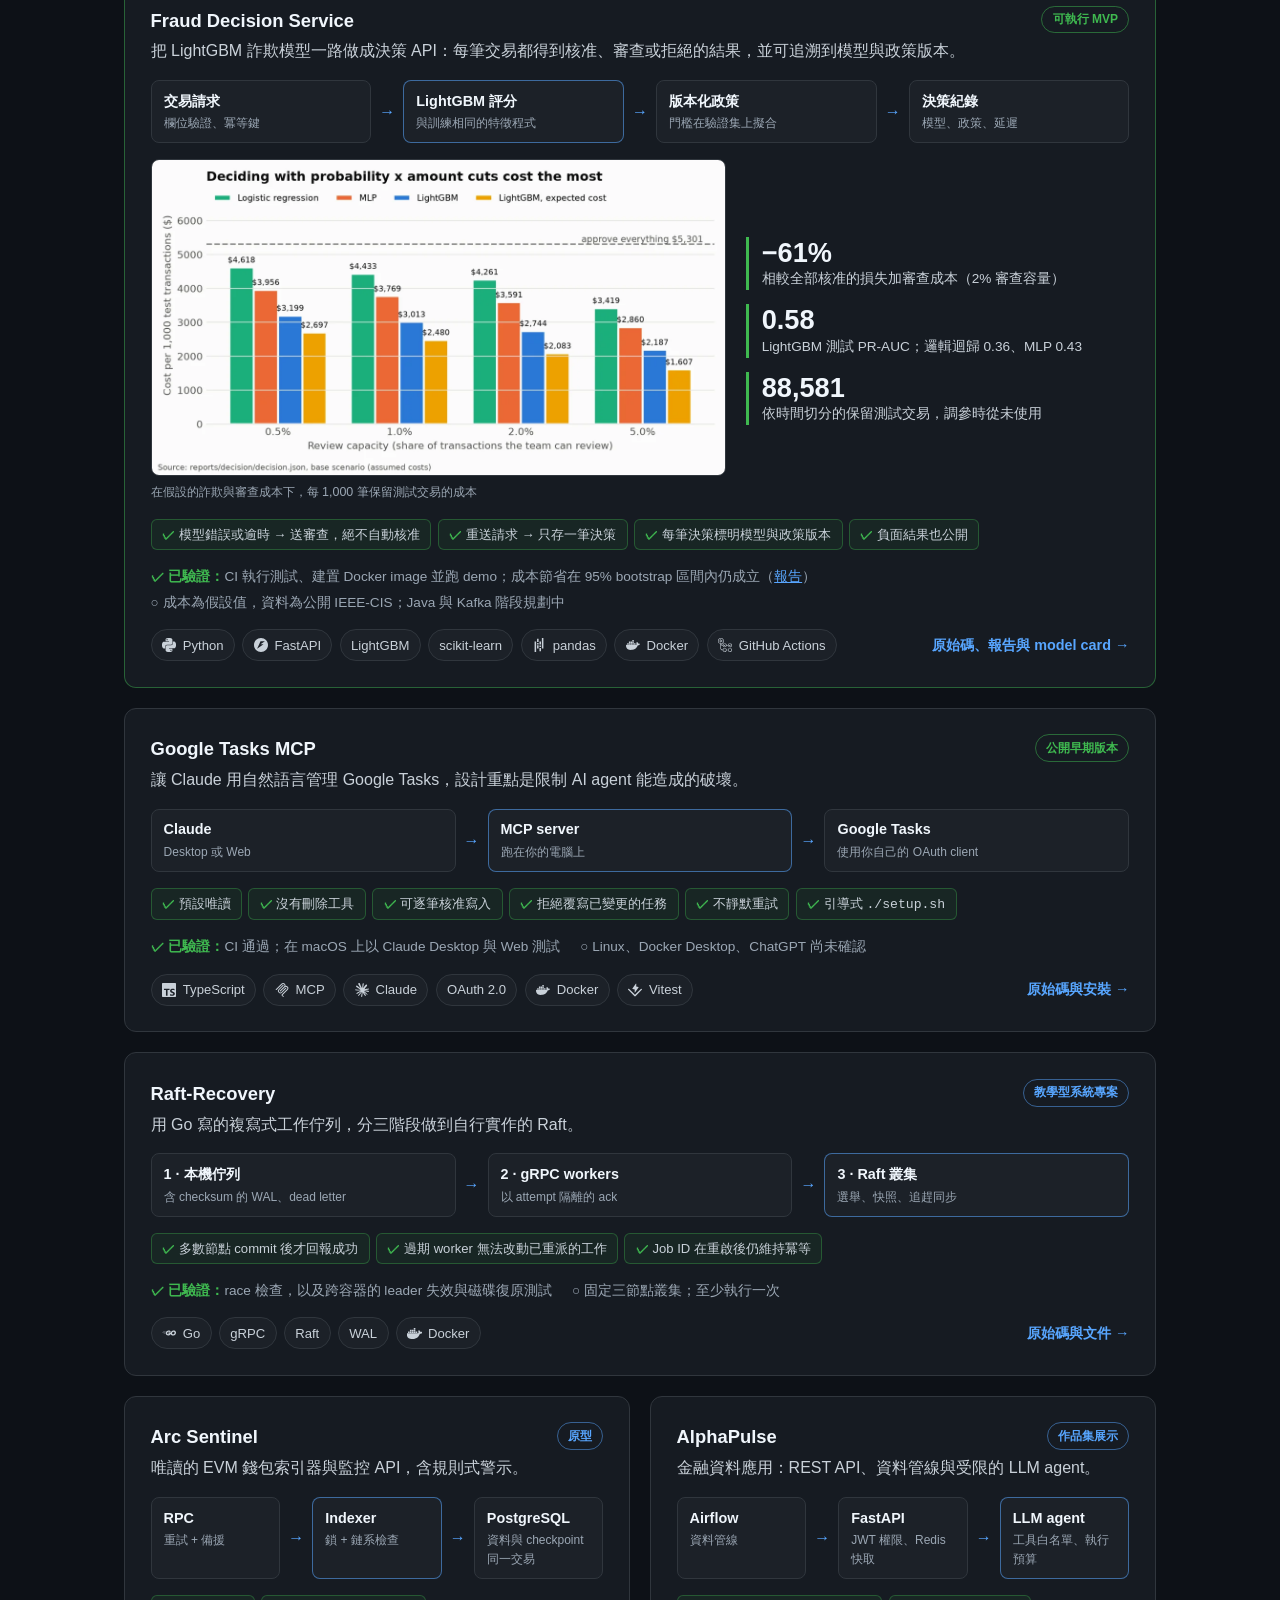
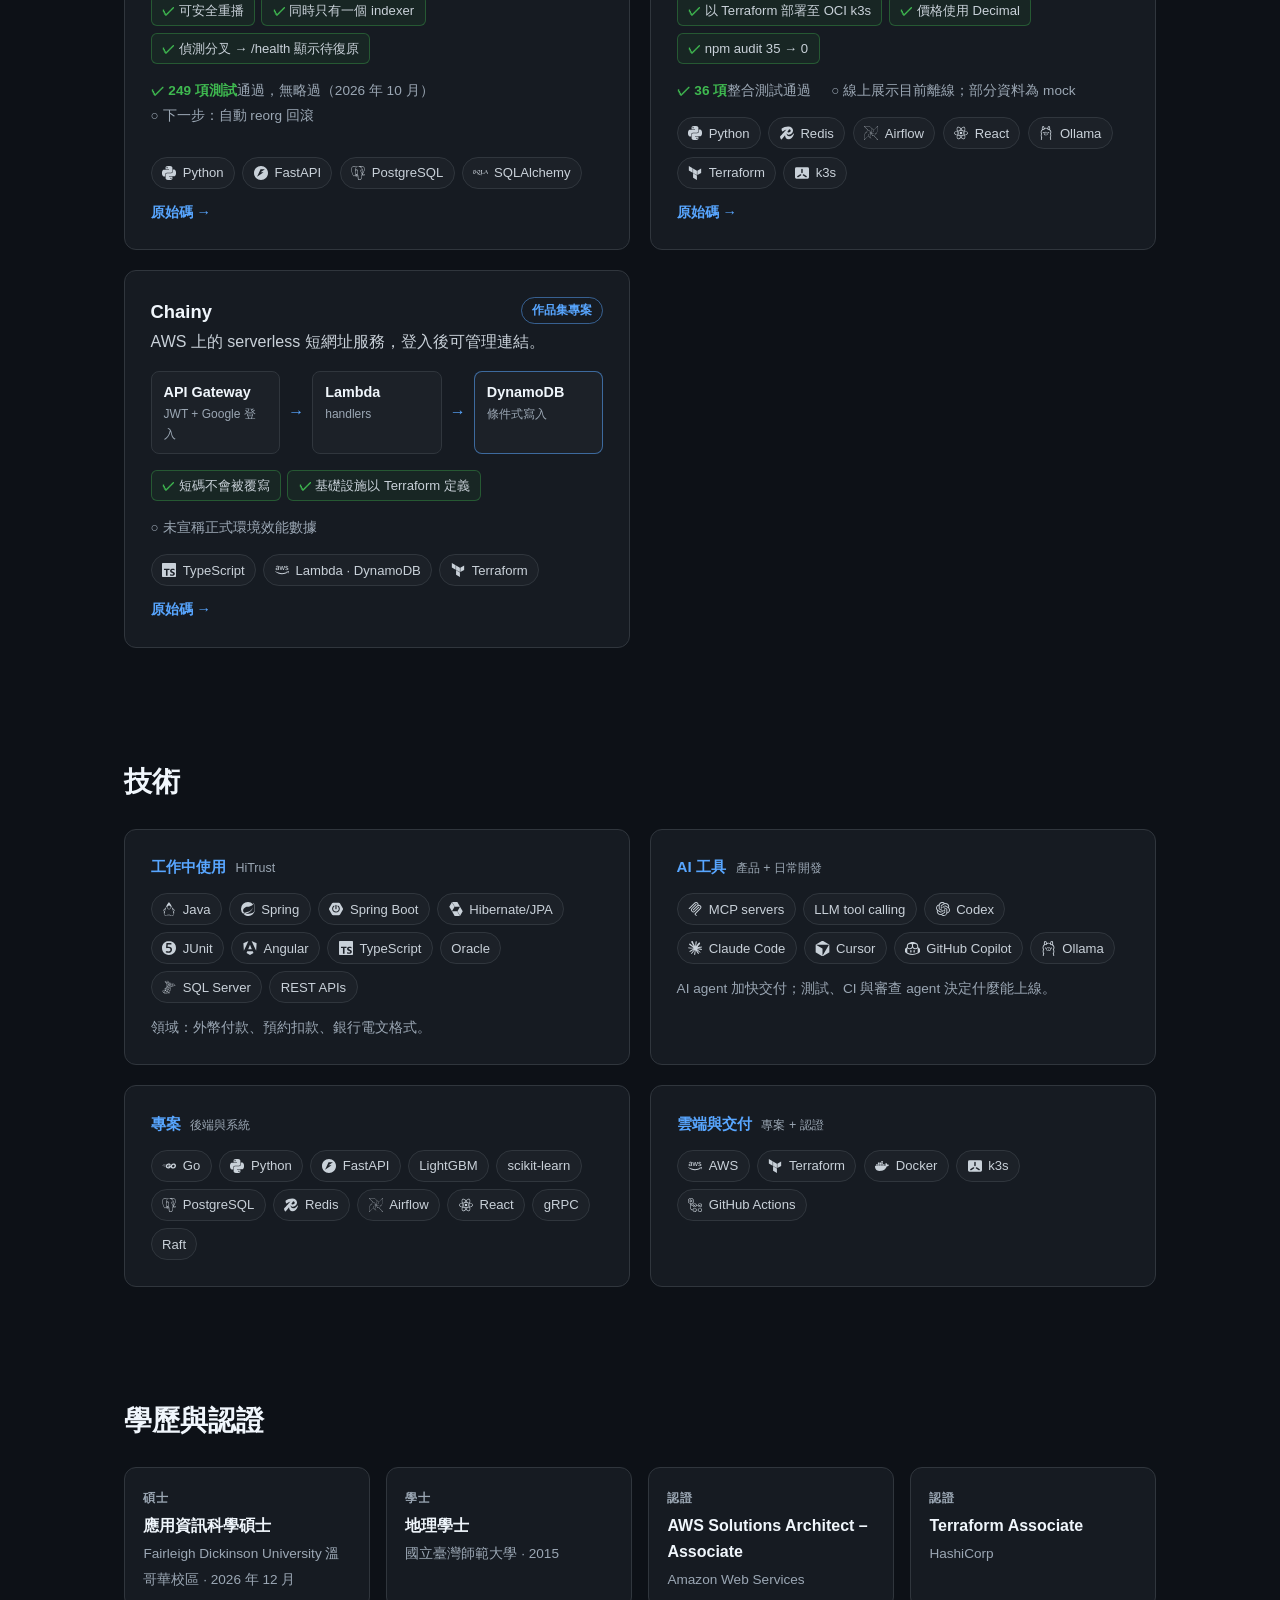
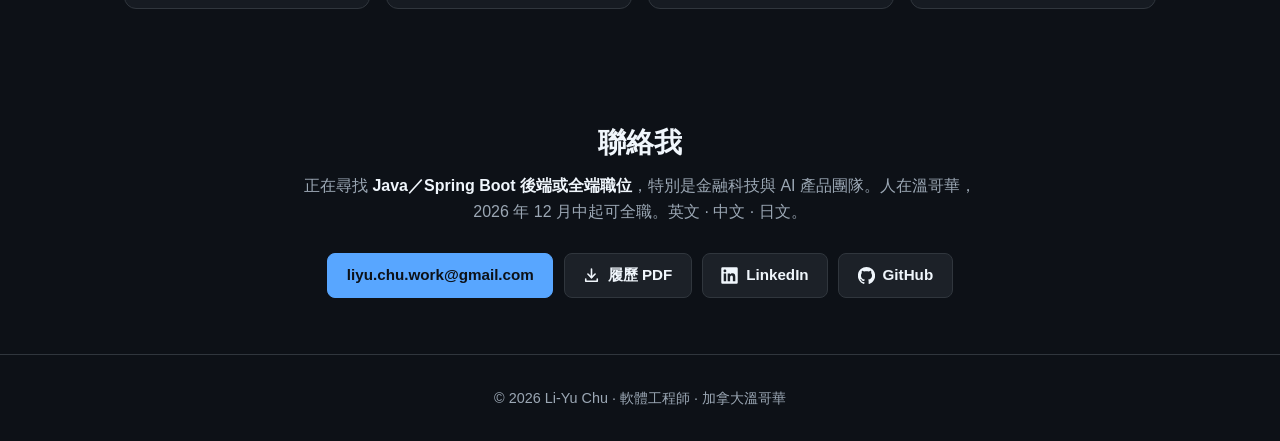
==== commit b5d43c8e: "Feature Fraud Decision Service as the lead project The project is now a runnable MVP, so replace the" ====
--- a/website/index-zh.html
+++ b/website/index-zh.html
@@ -5,7 +5,7 @@
   <meta name="viewport" content="width=device-width,initial-scale=1" />
   <title>Li-Yu Chu | 溫哥華 Java／Spring Boot 後端工程師</title>
   <meta name="description" content="人在溫哥華的後端工程師，三年以 Java 與 Spring Boot 開發網路銀行系統，用同樣的控管標準打造 AI 工具與分散式系統。2026 年 12 月中可到職。" />
-  <meta name="keywords" content="Li-Yu Chu, Liyu, Software Engineer, Backend Engineer, Java Developer, Fintech, Java, Spring Boot, AI tools, LLM, Claude, Go, Python, TypeScript, PostgreSQL, Raft, MCP, AWS, Terraform" />
+  <meta name="keywords" content="Li-Yu Chu, Liyu, Software Engineer, Backend Engineer, Java Developer, Fintech, Java, Spring Boot, AI tools, LLM, Claude, Go, Python, TypeScript, PostgreSQL, Raft, MCP, AWS, Terraform, Fraud detection, Machine learning, LightGBM" />
   <meta name="author" content="Li-Yu Chu" />
   <link rel="canonical" href="https://luichu.dev/index-zh.html" />
   <link rel="alternate" hreflang="en" href="https://luichu.dev/" />
@@ -39,7 +39,7 @@
     "https://github.com/ChuLiYu",
     "https://linkedin.com/in/chuliyu"
   ],
-  "knowsAbout": ["Java", "Spring Boot", "Hibernate", "SQL", "Banking applications", "Large language model tools", "Claude", "Go", "Python", "TypeScript", "PostgreSQL", "Distributed systems", "Model Context Protocol", "AWS", "Terraform"]
+  "knowsAbout": ["Java", "Spring Boot", "Hibernate", "SQL", "Banking applications", "Large language model tools", "Claude", "Go", "Python", "TypeScript", "PostgreSQL", "Distributed systems", "Model Context Protocol", "AWS", "Terraform", "Fraud detection", "Machine learning in production", "LightGBM"]
 }
   </script>
 </head>
@@ -91,6 +91,7 @@
                 <button type="button" aria-pressed="true" data-scenario-button="0">銀行扣款</button>
                 <button type="button" aria-pressed="false" data-scenario-button="1">AI 修改資料</button>
                 <button type="button" aria-pressed="false" data-scenario-button="2">伺服器當機</button>
+                <button type="button" aria-pressed="false" data-scenario-button="3">詐欺評分</button>
               </div>
             </div>
             <div class="recovery-content" data-recovery-content>
@@ -131,6 +132,15 @@
               <p class="recovery-outcome"><b>重點：</b> 一台伺服器掛掉，已完成的工作也不會遺失。</p>
               <p class="recovery-source"><a href="https://github.com/ChuLiYu/raft-recovery">Raft-Recovery</a></p>
             </template>
+            <template data-recovery-scenario="3">
+              <div class="recovery-lines">
+                <div class="recovery-line"><span>評分 $950.00 刷卡交易</span><span class="recovery-state">SCORING</span></div>
+                <div class="recovery-line is-amber"><span>詐欺模型逾時</span><span class="recovery-state">TIMEOUT</span></div>
+                <div class="recovery-line is-green"><span>✓ 送人工審查，不自動核准</span><span class="recovery-state">REVIEW</span></div>
+              </div>
+              <p class="recovery-outcome"><b>為什麼重要：</b>模型故障時，未經檢查的付款也不會被放行。</p>
+              <p class="recovery-source"><a href="https://github.com/ChuLiYu/fraud-decision-service">Fraud Decision Service</a></p>
+            </template>
           </article>
         </div>
         <div class="facts">
@@ -140,6 +150,7 @@
           <div class="fact"><div class="fact-icons"><span class="ico i-aws"></span><span class="ico i-terraform"></span></div><span class="fact-value">AWS SAA · Terraform</span><span class="fact-label">已取得認證</span></div>
         </div>
         <div class="controls-strip" aria-label="系統控管">
+          <span>模型故障 → 送審查，不核准</span>
           <span>冪等重試</span>
           <span>checkpoint 與資料同一交易</span>
           <span>AI 預設唯讀</span>
@@ -194,6 +205,52 @@
         <h2 class="section-title">精選專案</h2>
         <p class="section-intro">每張卡片列出設計、已驗證的部分，以及尚未完成的部分。</p>
         <div class="projects-grid">
+
+          <article class="card project-card wide featured">
+            <div>
+              <div class="project-top">
+                <h3 class="project-title"><a href="https://github.com/ChuLiYu/fraud-decision-service">Fraud Decision Service</a></h3>
+                <span class="status status-release">可執行 MVP</span>
+              </div>
+              <p class="project-tagline">把 LightGBM 詐欺模型一路做成決策 API：每筆交易都得到核准、審查或拒絕的結果，並可追溯到模型與政策版本。</p>
+            </div>
+            <div class="flow" role="list" aria-label="架構">
+              <div class="node" role="listitem">交易請求<small>欄位驗證、冪等鍵</small></div><span class="arrow" aria-hidden="true"></span>
+              <div class="node key" role="listitem">LightGBM 評分<small>與訓練相同的特徵程式</small></div><span class="arrow" aria-hidden="true"></span>
+              <div class="node" role="listitem">版本化政策<small>門檻在驗證集上擬合</small></div><span class="arrow" aria-hidden="true"></span>
+              <div class="node" role="listitem">決策紀錄<small>模型、政策、延遲</small></div>
+            </div>
+            <div class="project-result">
+              <figure class="project-figure">
+                <a href="https://github.com/ChuLiYu/fraud-decision-service/blob/main/ml/reports/decision/decision.md"><img src="assets/images/projects/fraud-decision-cost.webp" alt="長條圖：不同審查容量下每 1,000 筆測試交易的成本。以 LightGBM 機率乘金額決策在每種容量都最低，2% 容量時為 $2,083，全部核准為 $5,301。" width="1200" height="660" loading="lazy"></a>
+                <figcaption>在假設的詐欺與審查成本下，每 1,000 筆保留測試交易的成本</figcaption>
+              </figure>
+              <div class="metrics">
+                <div class="metric"><span class="metric-value">−61%</span><span class="metric-label">相較全部核准的損失加審查成本（2% 審查容量）</span></div>
+                <div class="metric"><span class="metric-value">0.58</span><span class="metric-label">LightGBM 測試 PR-AUC；邏輯迴歸 0.36、MLP 0.43</span></div>
+                <div class="metric"><span class="metric-value">88,581</span><span class="metric-label">依時間切分的保留測試交易，調參時從未使用</span></div>
+              </div>
+            </div>
+            <ul class="guards" aria-label="保證">
+              <li>模型錯誤或逾時 → 送審查，絕不自動核准</li>
+              <li>重送請求 → 只存一筆決策</li>
+              <li>每筆決策標明模型與政策版本</li>
+              <li>負面結果也公開</li>
+            </ul>
+            <p class="proof"><span><b>✓ 已驗證：</b>CI 執行測試、建置 Docker image 並跑 demo；成本節省在 95% bootstrap 區間內仍成立（<a href="https://github.com/ChuLiYu/fraud-decision-service/blob/main/ml/reports/decision/decision.md">報告</a>）</span><span class="limit">成本為假設值，資料為公開 IEEE-CIS；Java 與 Kafka 階段規劃中</span></p>
+            <div class="project-foot">
+              <div class="techs">
+                <span class="tech"><span class="ico i-python"></span>Python</span>
+                <span class="tech"><span class="ico i-fastapi"></span>FastAPI</span>
+                <span class="tech">LightGBM</span>
+                <span class="tech">scikit-learn</span>
+                <span class="tech"><span class="ico i-pandas"></span>pandas</span>
+                <span class="tech"><span class="ico i-docker"></span>Docker</span>
+                <span class="tech"><span class="ico i-githubactions"></span>GitHub Actions</span>
+              </div>
+              <a class="project-link" href="https://github.com/ChuLiYu/fraud-decision-service">原始碼、報告與 model card →</a>
+            </div>
+          </article>
 
           <article class="card project-card wide">
             <div>
@@ -352,27 +409,6 @@
             </div>
           </article>
 
-          <article class="card project-card building">
-            <div>
-              <div class="project-top">
-                <h3 class="project-title"><a href="https://github.com/ChuLiYu/fraud-decision-service">Fraud Decision Service</a></h3>
-                <span class="status status-plan">規劃中 · 尚無程式碼</span>
-              </div>
-              <p class="project-tagline">把 ML 詐欺模型推上正式環境，做出可稽核的核准／審查／拒絕決策。</p>
-            </div>
-            <div class="flow" role="list" aria-label="規劃架構">
-              <div class="node planned" role="listitem">決策 API<small>Spring Boot</small></div><span class="arrow" aria-hidden="true"></span>
-              <div class="node planned" role="listitem">模型評分<small>Python、MLflow</small></div><span class="arrow" aria-hidden="true"></span>
-              <div class="node planned" role="listitem">Outbox → Kafka<small>決策紀錄</small></div>
-            </div>
-            <div class="project-foot">
-              <div class="techs">
-                <span class="tech"><span class="ico i-java"></span>Java</span>
-                <span class="tech"><span class="ico i-springboot"></span>Spring Boot</span>
-                <span class="tech"><span class="ico i-postgresql"></span>PostgreSQL</span>
-              </div>
-            </div>
-          </article>
         </div>
       </div>
     </section>
@@ -416,6 +452,8 @@
               <span class="tech"><span class="ico i-go"></span>Go</span>
               <span class="tech"><span class="ico i-python"></span>Python</span>
               <span class="tech"><span class="ico i-fastapi"></span>FastAPI</span>
+              <span class="tech">LightGBM</span>
+              <span class="tech">scikit-learn</span>
               <span class="tech"><span class="ico i-postgresql"></span>PostgreSQL</span>
               <span class="tech"><span class="ico i-redis"></span>Redis</span>
               <span class="tech"><span class="ico i-airflow"></span>Airflow</span>
--- a/website/assets/css/site.css
+++ b/website/assets/css/site.css
@@ -233,6 +233,19 @@
 .project-link:hover { text-decoration: underline; }
 .building { border-style: dashed; }
 
+/* Featured project: result figure + headline metrics */
+.project-card.featured { border-color: rgba(63, 185, 80, .45); }
+.project-result { display: grid; grid-template-columns: 3fr 2fr; gap: 1.25rem; align-items: center; }
+.project-figure img { display: block; width: 100%; height: auto; border-radius: 8px; border: 1px solid var(--border); }
+.project-figure figcaption { font-size: .78rem; color: var(--text-3); margin-top: .4rem; }
+.metrics { display: flex; flex-direction: column; gap: .9rem; }
+.metric { display: flex; flex-direction: column; border-left: 3px solid var(--green); padding-left: .8rem; }
+.metric-value { font-size: 1.7rem; font-weight: 700; color: var(--text); line-height: 1.15; }
+.metric-label { font-size: .85rem; color: var(--text-2); }
+@media (max-width: 760px) {
+  .project-result { grid-template-columns: 1fr; }
+}
+
 /* Stack */
 .stack-grid { display: grid; grid-template-columns: repeat(2, 1fr); gap: 1.25rem; }
 .stack-group h3 { font-size: .95rem; color: var(--blue); margin-bottom: .85rem; }
